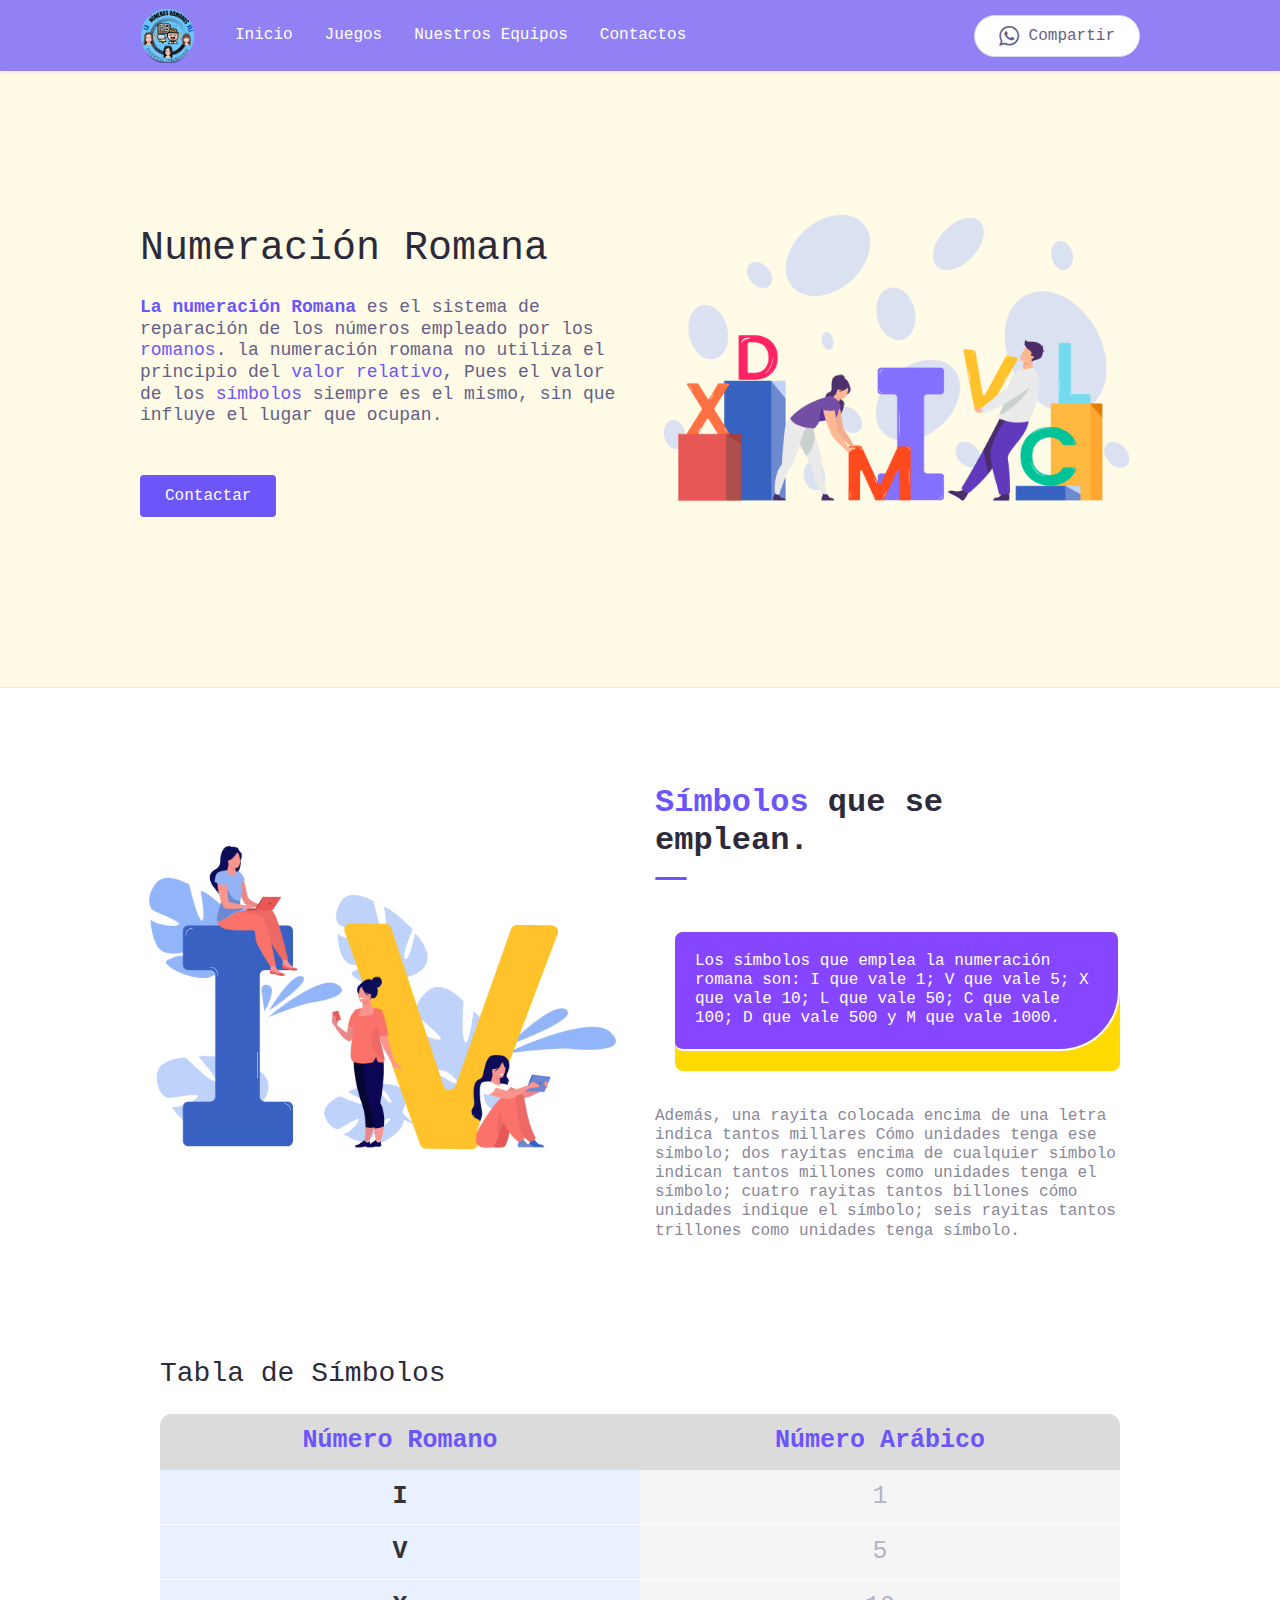
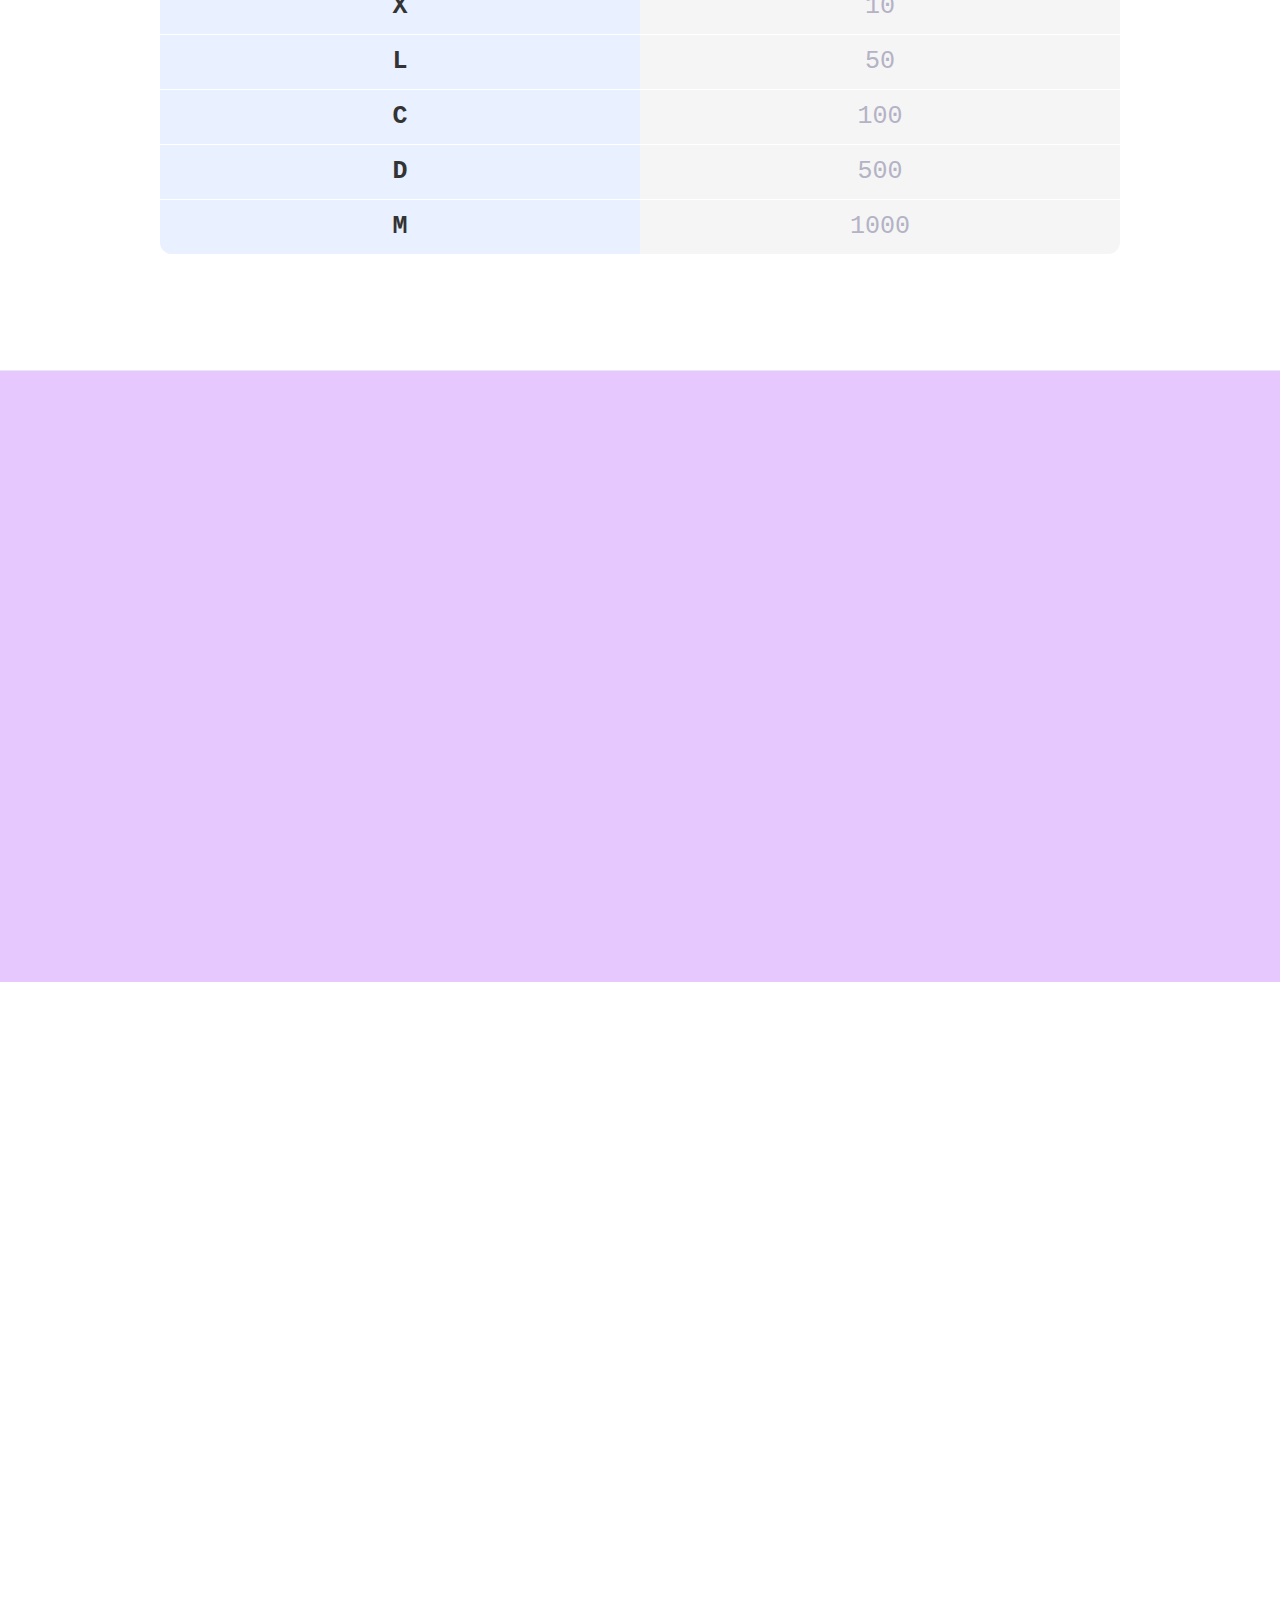
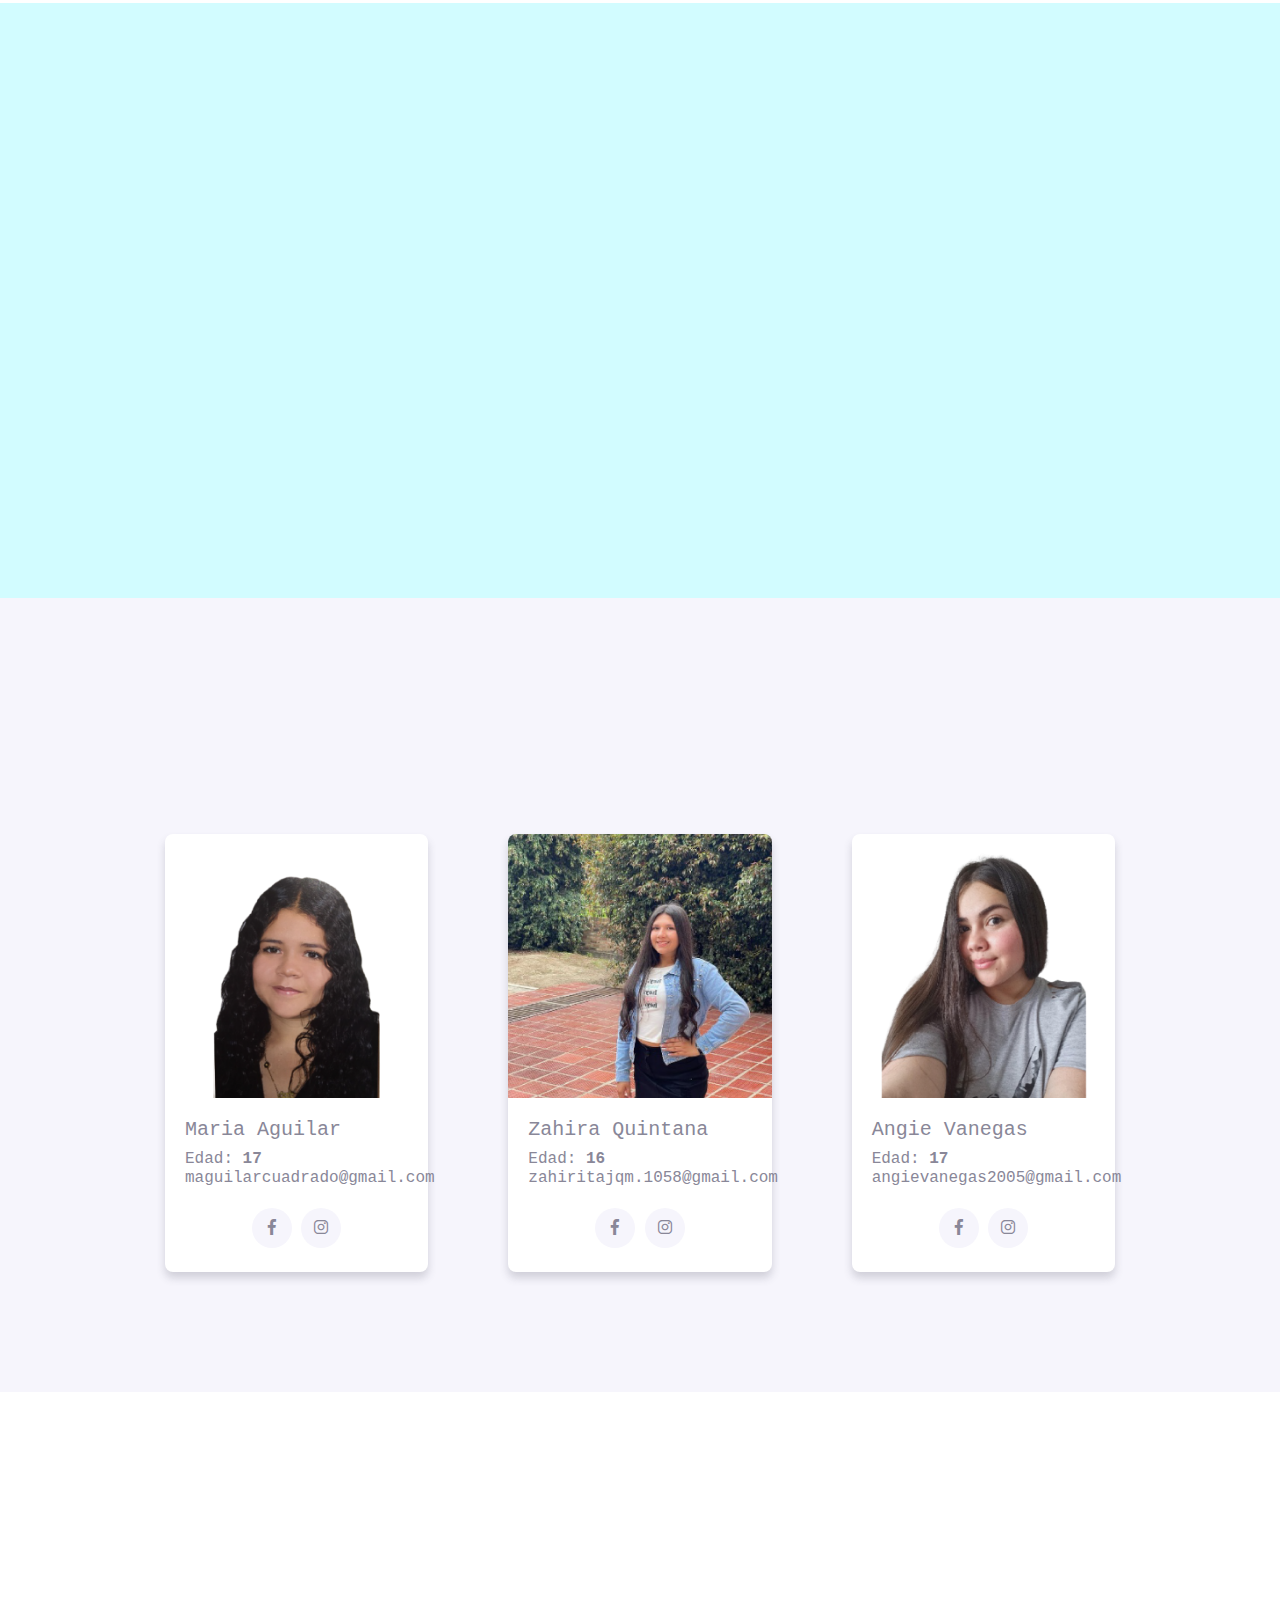
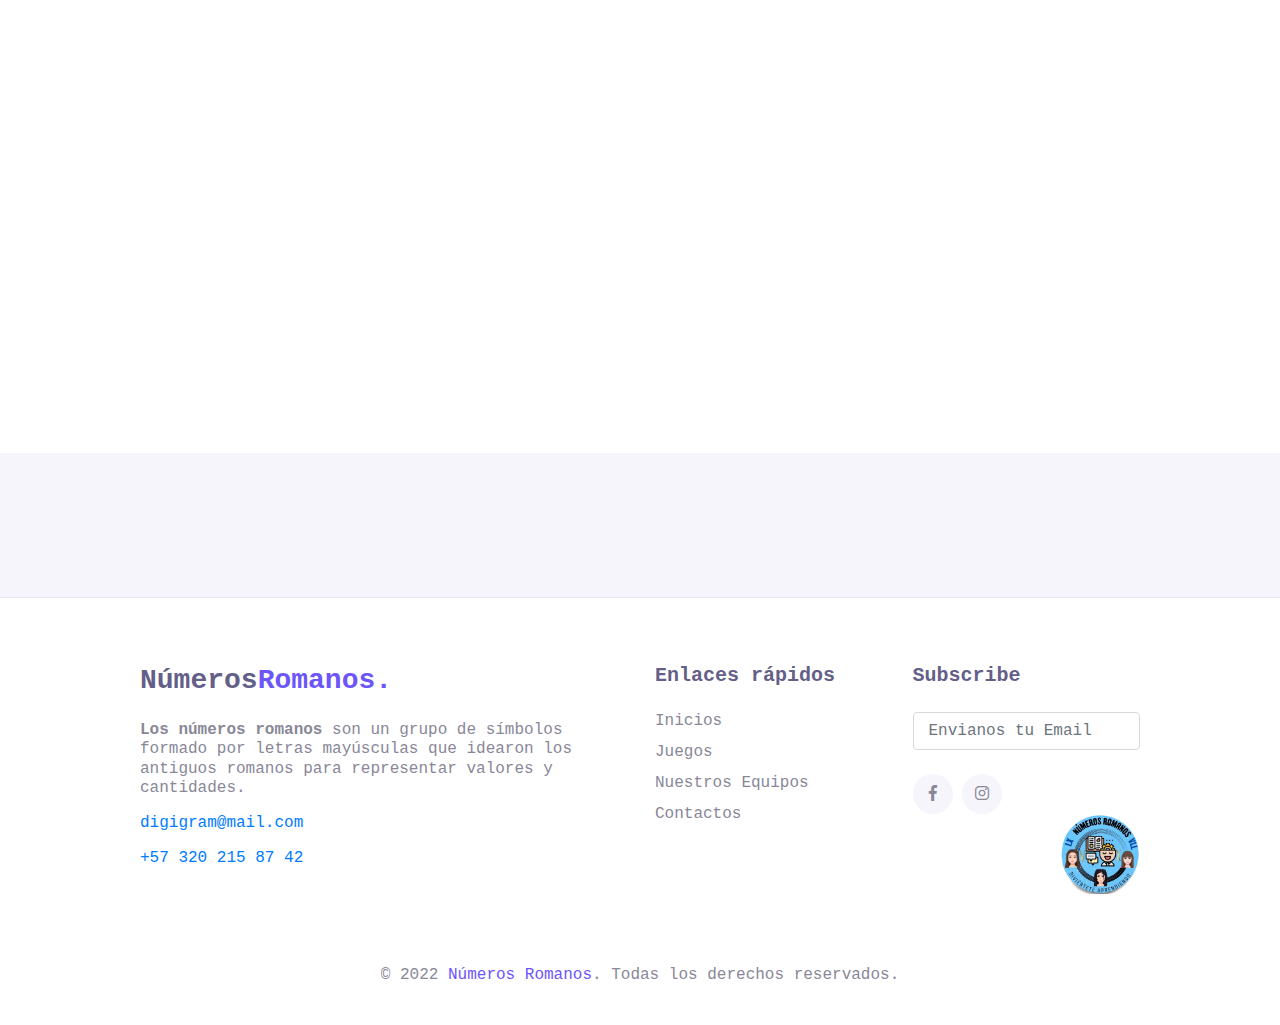
==== index.html @ 985fba4b "arreglos" ====
<!DOCTYPE html>
<html lang="en">

<head>
  <meta charset="UTF-8">
  <meta name="viewport" content="width=device-width, initial-scale=1.0">

  <meta http-equiv="X-UA-Compatible" content="IE=edge">

  <meta name="copyright" content="MACode ID, https://macodeid.com">

  <title>Números Romanos.</title>

  <link rel="stylesheet" href="assets/vendor/animate/animate.css">
  <link rel="stylesheet" href="assets/css/bootstrap.css">
  <link rel="stylesheet" href="css/main.css">
  <link rel="stylesheet" href="assets/css/maicons.css">
  <link rel="stylesheet" href="assets/vendor/owl-carousel/css/owl.carousel.css">
  <link rel="stylesheet" href="assets/css/theme.css">
  <link rel="stylesheet" href="icons/icofont/icofont.min.css">
  <link rel="shortcut icon" href="img/favicon.png" style="background-color: bisque;">
</head>

<body class="text-code" style="background-color: #fffbe7;">

  <!-- Back to top button -->
  <div class="back-to-top"></div>
  <header>
    <nav class="navbar navbar-expand-lg navbar-light shadow-sm">
      <div class="container">
        <!-- <a href="index.html" class="navbar-brand">Números <span class="text-white">Romanos.</span></a> -->
        <a href="index.html" class="img-log">
          <img src="img/logoWeb.png" alt="">
        </a>

        <button class="navbar-toggler" data-toggle="collapse" data-target="#navbarContent" aria-controls="navbarContent"
          aria-expanded="false" aria-label="Toggle navigation">
          <span class="navbar-toggler-icon"></span>
        </button>

        <div class="navbar-collapse collapse" id="navbarContent">
          <ul class="navbar-nav ml-lg-4 pt-3 pt-lg-0">
            <li class="nav-item">
              <a href="index.html" class="nav-link">Inicio</a>
            </li>
            <li class="nav-item">
              <a href="page-juegos.html" class="nav-link">Juegos</a>
            </li>
            <li class="nav-item">
              <a href="index.html#about" class="nav-link">Nuestros Equipos</a>
            </li>
            <li class="nav-item">
              <a href="index.html#contact" class="nav-link">Contactos</a>
            </li>
          </ul>
          <div class="ml-auto">
            <a href="#" class="btn btn-outline rounded-pill ruta" target="_blank"><i class="icofont-brand-whatsapp"
                style="font-size: 20px;"></i>&nbsp;Compartir</a>
          </div>
        </div>
      </div>
    </nav>
  </header>

  <div class="page-banner home-banner" style="background-color: #fffbe7;">
    <div class="container h-100">
      <div class="row align-items-center h-100">
        <div class="col-lg-6 py-3 wow fadeInUp">
          <h1 class="mb-4">Numeración Romana</h1>
          <p class="text-lg mb-5"><a href="#" class="b">La numeración Romana</a> es el sistema de reparación de los
            números empleado por los <a class="tooltip-bottom" data-toggle="tooltip" data-container=".tooltip-bottom" data-placement="bottom" href="https://www.caracteristicas.co/civilizacion-romana/#ixzz7amB4SBYA" title="La civilización romana surgió en el año 753 a.C. como una comunidad pequeña cerca del paso comercial del río Tíber (de la actual Italia). Roma se convirtió en una de las potencias imperiales más exitosas de la historia.

            El gobierno romano se caracterizó por un fuerte espíritu militar, lo que justifica su incesante actividad bélica. Sin embargo, logró convertirse en potencia por su capacidad estratégica para establecer alianzas.s">romanos</a>. la numeración romana no utiliza el principio del <a
              href="#">valor relativo</a>, Pues el valor de
            los <a href="https://es.wikipedia.org/wiki/S%C3%ADmbolo" class="tooltip-bottom" data-toggle="tooltip" data-container=".tooltip-bottom" data-placement="bottom" title="Un símbolo es la representación perceptible de una idea, con rasgos asociados por una convención socialmente aceptada. Es un signo sin semejanza ni contigüidad, que solamente posee un vínculo convencional entre su significante y su denotado, además de una clase intencional para su designado." target="_blank">símbolos</a> siempre es el mismo,
            sin que influye el lugar que ocupan.</p>

          <a href="https://api.whatsapp.com/send?phone=34695685920&text=hola,%0AEn que te podemos ayudar?"
            class="btn btn-primary">Contactar</a>

        </div>
        <div class="col-lg-6 py-3 wow zoomIn">
          <div class="img-place">
            <img src="img/numeros-romanos.png" alt="">
          </div>
        </div>
      </div>
    </div>
  </div>

  <style>
.tooltip-bottom .tooltip-inner {
   color: #333;
   background-color: #fff;
   border: 1px solid #ededed;
   opacity: 1;
   min-width: 300px;
   text-align: left;
   padding: 20px;
   border-radius: 8px;
}
.tooltip-bottom .tooltip.bs-tooltip-top .arrow:before {
   border-top-color: #333;
}
.tooltip-bottom .tooltip.bs-tooltip-right .arrow:before {
   border-right-color: #333;
}
.tooltip-bottom .tooltip.bs-tooltip-bottom .arrow:before {
   border-bottom-color: #333;
}
.tooltip-bottom .tooltip.bs-tooltip-left .arrow:before {
   border-left-color: #333;
}
  </style>

  <main>
    <div class="page-section" style="border-top: 1px solid #e9e8f5; border-bottom: 1px solid #e9e8f5;">
      <div class="container">
        <div class="row mb-6">
          <div class="col-lg-6 py-3 wow zoomIn">
            <div class="img-place text-center">
              <img src="img/numeros-romanos-2.png" alt="">
            </div>
          </div>
          <div class="col-lg-6 py-3 wow fadeInRight">
            <h2 class="title-section"><span class="marked">Símbolos</span> que se emplean.</h2>
            <div class="divider"></div>

            <div class=" mb-3" style="padding-top: 20px; padding: 20px;">
              <div
                style="background-color: rgb(255, 217, 0); padding-right: 0px; padding-bottom: 20px; border-radius: 8px;">
                <div
                  style="background-color: rgb(134, 70, 255); padding: 20px; border-bottom-right-radius: 60px; border-top-right-radius: 8px; border-top-left-radius: 8px; border-bottom-left-radius: 8px; color: #fff; border-bottom: 2px solid #fff; border-right: 2px solid #fff;">
                  Los símbolos que emplea la numeración romana son: I que vale 1; V que vale 5; X que vale 10; L que
                  vale 50; C que vale 100; D que vale 500 y M que vale 1000.
                </div>
              </div>
              <!--  <div class="" style="position: absolute; top: 0px; z-index: 1000; left: 0px;">
                d
              </div> -->
            </div>

            <p class="">Además, una rayita colocada encima de una letra indica tantos millares Cómo unidades tenga ese
              símbolo; dos rayitas encima de cualquier símbolo indican tantos millones como unidades tenga el símbolo;
              cuatro rayitas tantos billones cómo unidades indique el símbolo; seis rayitas tantos trillones como
              unidades tenga símbolo.</p>
            <!-- 
            <a href="#" class="btn btn-primary">More Details</a>
            <a href="#" class="btn btn-outline border ml-2">Success Stories</a> -->
          </div>
        </div>
        <div class="card-body">
          <div class="mb-4">
            <h3>Tabla de Símbolos</h3>
          </div>

          <table class="table text-center" id="table-index" style="border-radius: 12px; background-color: #f5f5f5;">
            <thead class="thead-dark">
              <tr>
                <th scope="col" style="width: 50%; border-top-left-radius: 12px;">Número Romano</th>
                <th scope="col" style="width: 50%; border-top-right-radius: 12px;">Número Arábico</th>

              </tr>
            </thead>
            <tbody class="tbody">
              <tr>
                <th scope="row">I</th>
                <td>1</td>
              </tr>
              <tr>
                <th scope="row">V</th>
                <td>5</td>
              </tr>
              <tr>
                <th scope="row">X</th>
                <td>10</td>
              </tr>
              <tr>
                <th scope="row">L</th>
                <td>50</td>
              </tr>
              <tr>
                <th scope="row">C</th>
                <td>100</td>
              </tr>
              <tr>
                <th scope="row">D</th>
                <td>500</td>
              </tr>
              <tr>
                <th scope="row" style="border-bottom-left-radius: 12px;">M</th>
                <td style="border-bottom-right-radius: 12px;">1000</td>
              </tr>
            </tbody>
          </table>
        </div>
      </div> <!-- .container -->
    </div> <!-- .page-section -->

    <div class="page-section" style="background-color: #e6c8ff;" id="Usos">
      <div class="container">
        <div class="row">
          <div class="col-lg-6 py-3 wow fadeInLeft">
            <h2 class="title-section">Uso de los <span class="marked">números Romanos</span> en la actualidad</h2>
            <div class="divider"></div>
            <p class="text-lg">La numeración romana fue desplazada completamente por la arábiga desde finales de la
              Edad Media. Los números romanos solo perviven hoy en los siguientes contextos de uso: </p>
            <p> a)* En monumentos o placas conmemorativas para indicar los años.</p>
            <p>b)* En algunas publicaciones periódicas, para señalar el año al que corresponde cada ejemplar desde que
              comenzó su edición. <a href="#Usos" onclick="vermas(mas)" id="mas">... [leer
                más]</a></p>
            <div id="desplegar" style="display: none;">
              <p> c) Para indicar los siglos; en este uso se posponen siempre al sustantivo: siglo XXI. No deben usarse
                con este fin los números arábigos.</p>
              <p>d)* Para indicar las dinastías en ciertas culturas: los faraones de la XVIII dinastía.</p>
              <p>
                e) En las series de papas, emperadores y reyes de igual nombre, y siempre pospuestos a este: Juan
                XXXIII,
                Napoleón III, Felipe IV.</p>
              <p> f)* En la denominación de congresos, campeonatos, certámenes, festivales, etc., y siempre antepuestos
                al
                nombre correspondiente: IV Congreso Iberoamericano de Bioética, XIII Muestra de Cine Independiente.</p>
              <p>
                g)* En la numeración de volúmenes, tomos, anexos, partes, libros, capítulos o cualquier otra división de
                una obra, así como en la numeración de actos, cuadros o escenas en las piezas teatrales: tomo III, libro
                II, capítulo IV, escena VIII.</p>
              <p>h) Para numerar las páginas de las secciones preliminares de una obra (prólogo, introducción, etc.),
                con
                el fin de distinguirlas del cuerpo central. No se deben usar los números romanos en su forma minúscula
                (es
                un arcaísmo ortográfico).</p>
              <p>
                i)* Para indicar el mes en la expresión abreviada de las fechas: 12-IX-1978. <a href="#Usos"
                   id="menos" onclick="vermenos(mas)">...
                  [leer menos]</a></p>
            </div>


            <style>
              #Usos .btn {
                padding: 0px;
              }
            </style>





            <script>
              function vermas(id) {
                document.getElementById("desplegar").style.display = "block";
                id.style.display = "none";

              }

              function vermenos(id) {
                document.getElementById("desplegar").style.display = "none";
                id.style.display = "inline";
              }
            </script>



            <!--  <a href="https://www.estandarte.com/noticias/idioma-espanol/numeros-romanos-normas-de-uso-y-reglas-basicas_4207.html"
              target="_blank" class="btn btn-primary">More Details</a> -->
          </div>
          <div class="col-lg-6 py-3 wow zoomIn">
            <div class="img-place text-center">
              <img src="img/numeros-romanos-3.png" alt="">
            </div>
          </div>
        </div>
      </div> <!-- .container -->
    </div> <!-- .page-section -->

    <div class="page-section">
      <div class="container">
        <div class="text-center wow fadeInUp">
          <div class="subhead">Sección Videos</div>
          <h2 class="title-section">Números <span class="marked">Romanos</span></h2>
          <div class="divider mx-auto"></div>
        </div>

        <div class="row mt-5 text-center">
          <div class="col-lg-6 py-3 wow fadeInUp">
            <div class=" mx-auto mt-4" id="guia-responsive">
              <div class="embed-responsive embed-responsive-16by9">
                <iframe width="560" height="315" src="https://www.youtube.com/embed/XZXtRqghAxI" frameborder="0"
                  allow="accelerometer; autoplay; clipboard-write; encrypted-media; gyroscope; picture-in-picture"
                  allowfullscreen></iframe>
              </div>
            </div>
          </div>
          <div class="col-lg-6 py-3 wow fadeInUp">
            <div class=" mx-auto mt-4" id="guia-responsive">
              <div class="embed-responsive embed-responsive-16by9">
                <iframe width="560" height="315" src="https://www.youtube.com/embed/_ihVnbX2Xzo" frameborder="0"
                  allow="accelerometer; autoplay; clipboard-write; encrypted-media; gyroscope; picture-in-picture"
                  allowfullscreen></iframe>
              </div>
            </div>
          </div>
        </div>
      </div> <!-- .container -->
    </div> <!-- .page-section -->

    <div class="page-section" style="background-color: #d2fcff;">
      <div class="container">
        <div class="row">
          <div class="col-lg-6 py-3 wow fadeInLeft">
            <h2 class="title-section">Diviértete <span class="marked">Jugando</span></h2>
            <div class="divider"></div>
            <p class="text-lg">En esta seccion te invitamos a jugar cuatro juegos sobre los numeros Romanos.</p>
            <p class="text-lg">"Jugar le da la oportunidad al niño de practicar lo que está aprendiendo".</p>
            <p>Fred Rogers.</p>
            <a href="page-juegos.html" class="btn btn-primary">Ir a Jugar</a>
          </div>
          <div class="col-lg-6 py-3 wow zoomIn">
            <div class="img-place text-center">
              <img src="img/juegos.png" alt="">
            </div>
          </div>
        </div>
      </div> <!-- .container -->
    </div> <!-- .page-section -->


    <div class="page-section bg-light" id="about">
      <div class="container">
        <div class="text-center wow fadeInUp">
          <div class="subhead">Nuestros Equipos</div>
          <h2 class="title-section">Equipo de <span class="marked">Trabajo</span></h2>
          <div class="divider mx-auto"></div>
        </div>
        <div class="row">
          <div class="col-md-4 card-body-about">
            <div class="card-about">
              <div class="img-about">
                <img src="img/integrante-1.png" alt="">
              </div>
              <div class="car-body-text">
                <h5>Maria Aguilar
                </h5>
                <span>Edad: <span class="b">17</span></span><br>
                <span>maguilarcuadrado@gmail.com</span>
              </div>

              <div class="icons-social">
                <div class="sosmed-button mb-4">
                  <a href="https://www.facebook.com/profile.php?id=100046054604835
                  "><span class="mai-logo-facebook-f"></span></a>
                  <a href="https://instagram.com/maguilar222_?igshid=YmMyMTA2M2Y=
                  "><span class="mai-logo-instagram"></span></a>
                </div>
              </div>
            </div>
          </div>
          <div class="col-md-4 card-body-about">
            <div class="card-about">
              <div class="img-about">
                <img src="img/integrante-2.png" alt="">
              </div>
              <div class="car-body-text">
                <h5>Zahira Quintana
                </h5>
                <span>Edad: <span class="b">16</span></span><br>
                <span>zahiritajqm.1058@gmail.com</span>
              </div>

              <div class="icons-social">
                <div class="sosmed-button mb-4">
                  <a href="https://www.facebook.com/zahirajohana.quintanamolano"><span
                      class="mai-logo-facebook-f"></span></a>
                  <a href="https://www.instagram.com/invites/contact/?i=10tyqsv61g78s&utm_content=1o0vdqd"><span
                      class="mai-logo-instagram"></span></a>
                </div>
              </div>
            </div>
          </div>
          <div class="col-md-4 card-body-about">
            <div class="card-about">
              <div class="img-about">
                <img src="img/integrante-3.png" alt="">
              </div>
              <div class="car-body-text">
                <h5>Angie Vanegas</h5>
                <span>Edad: <span class="b">17</span></span><br>
                <span>angievanegas2005@gmail.com</span>
              </div>

              <div class="icons-social">
                <div class="sosmed-button mb-4">
                  <a href="https://www.facebook.com/angie.lorena.3367
                  "><span class="mai-logo-facebook-f"></span></a>
                  <a href="https://www.instagram.com/invites/contact/?i=61l46j0h8n92&utm_content=i8kgbxu
                  "><span class="mai-logo-instagram"></span></a>
                </div>
              </div>
            </div>
          </div>
        </div>
      </div> <!-- .container -->
    </div> <!-- .page-section -->


    <div class="page-section contactos" id="contact">
      <div class="container">
        <div class="row align-items-center">
          <div class="col-lg-6 py-3 wow fadeInUp">
            <h2 class="title-section">Ponerse en Contacto</h2>
            <div class="divider"></div>
            <p>Para mayor información te invitamos a que te pongas en contacto con nosotros.</p>

            <ul class="contact-list">
              <li>
                <div class="icon"><span class="mai-mail"></span></div>
                <div class="content"><a href="#">maguilarcuadrado@gmail.com</a></div>
              </li>
              <li>
                <div class="icon"><span class="mai-phone-portrait"></span></div>
                <div class="content"><a href="#">+57 320 215 87 42</a></div>
              </li>
            </ul>
          </div>
          <div class="col-lg-6 py-3 wow fadeInUp">
            <div class="subhead">CONTÁCTENOS</div>
            <h2 class="title-section">Escríbanos</h2>
            <div class="divider"></div>

            <form action="#">
              <div class="py-2">
                <input type="text" class="form-control name1" placeholder="Nombre">
              </div>
              <div class="py-2">
                <input type="text" class="form-control movil" placeholder="Numero movil">
              </div>
              <div class="py-2">
                <textarea rows="6" class="form-control messaje" placeholder="Mensaje"></textarea>
              </div>
              <a href="#" target="_blank" class="btn btn-primary rounded-pill enviarMensaje mt-4">Enviar Mensaje</a>
            </form>
          </div>
        </div>
      </div> <!-- .container -->
    </div> <!-- .page-section -->

    <script>
      let enviarMensaje = document.querySelector(".enviarMensaje");
      let name1 = document.querySelector(".name1");
      let messaje = document.querySelector(".messaje");

      enviarMensaje.addEventListener("click", () => {
        console.log("ffcdssg");
        enviarMensaje.href = `https://api.whatsapp.com/send?phone=34695685920&text=hola ` + name1.value + `.%0A` + messaje.value + ``;
      });
    </script>

    <div class="page-section client-section">
    </div> <!-- .page-section -->
  </main>

  <footer class="page-footer">
    <div class="container">
      <div class="row justify-content-center mb-5">
        <div class="col-lg-6 py-3">
          <h3>Números<span class="text-primary">Romanos.</span></h3>
          <p><span class="b">Los números romanos</span> son un grupo de símbolos formado por letras mayúsculas que
            idearon los antiguos romanos para representar valores y cantidades.</p>

          <div>
            <p style="color: #007bff;">digigram@mail.com</p>
            <p style="color: #007bff;">+57 320 215 87 42</p>
          </div>
        </div>
        <div class="col-lg-3 py-3">
          <h5>Enlaces rápidos</h5>
          <ul class="footer-menu">
            <li><a href="index.html">Inicios</a></li>
            <li><a href="page-juegos.html">Juegos</a></li>
            <li><a href="index.html#about">Nuestros Equipos</a></li>
            <li><a href="index.html#contact">Contactos</a></li>
          </ul>
        </div>

        <div class="col-lg-3 py-3">
          <h5>Subscribe</h5>
          <form action="#">
            <input type="text" class="form-control" placeholder="Envianos tu Email">
          </form>

          <div class="sosmed-button mt-4">
            <a href="https://www.facebook.com/profile.php?id=100083688257696" target="_blank"><span class="mai-logo-facebook-f"></span></a>
            <a href="https://instagram.com/numerosromanos_6?igshid=YmMyMTA2M2Y=" target="_blank"><span class="mai-logo-instagram"></span></a>
          </div>
          <div class="text-right img-logo">
            <img src="img/logoWeb.png" alt="">
          </div>
        </div>
      </div>

      <div class="row">
        <div class="col-sm-12 text-center py-2">
          <p id="copyright">&copy; 2022 <span class="text-primary">Números Romanos</span>. Todas los derechos
            reservados.</p>
        </div>
      </div>
    </div> <!-- .container -->
  </footer> <!-- .page-footer -->


  <script src="assets/js/jquery-3.5.1.min.js"></script>

  <script src="assets/js/bootstrap.bundle.min.js"></script>

  <script src="assets/vendor/wow/wow.min.js"></script>

  <script src="assets/vendor/owl-carousel/js/owl.carousel.min.js"></script>

  <script src="assets/vendor/waypoints/jquery.waypoints.min.js"></script>

  <script src="assets/vendor/animateNumber/jquery.animateNumber.min.js"></script>

  <script src="assets/js/google-maps.js"></script>

  <script src="assets/js/theme.js"></script>


</body>

</html>
<script>
  let ruta = document.querySelector(".ruta");
  ruta.href = `http://web.whatsapp.com/send?text=${window.location.href}`
</script>


<style>
  .page-banner {
    border: 0px;
  }

  .page-section {
    padding-top: 80px;
  }

  @media (min-width: 1200px) {
    .container {
      max-width: 1030px;
    }
  }

  .card-body-about {
    padding: 40px;
  }

  .card-about {
    background-color: #fff;
    border-radius: 8px;
    color: #898798;
    transition: .8s;
    box-shadow: 0 6px 8px rgba(59, 61, 80, 0.2);

  }

  .card-about:hover {

    transform: scale(1.1);
    transition: .5s;

  }

  .img-about img {
    width: 100%;
    height: auto;
    border-top-left-radius: 8px;
    border-top-right-radius: 8px;
  }

  .car-body-text {
    padding: 20px;
  }

  .icons-social {
    display: flex;
    justify-content: center;
  }

  .sosmed-button {
    margin-top: 0px;
  }

  .table th {
    border-top: 0px;
  }

  #table-index th {
    font-size: 25px;
  }

  #table-index td {
    font-size: 25px;
    font-weight: 400;
    color: #B4B2C5;
  }

  .tbody th {
    border-top: 1px solid #fff;
    background-color: #e9f0ff;
    color: #333;
  }

  .tbody td {
    border-top: 1px solid #fff;
  }
</style>
---- css/main.css ----
/* Tamaño de la imagen logo */

.img-log img {
    width: 55px;
    height: auto;
}

/* tamaño de los textos p */

.p1 {
    font-size: 22px;
}

.p11 {
    font-size: 20px;
}

/* estilos para mayor y menor que */

/* tamaño del logo */

.img-logo img {
    width: 80px;
    transition: .8s;
}

.foto-page-juegos {
    background-color: #F6F5FC;
    /* padding-top: 50px;
    padding-bottom: 50px; */
}

.img-logo img:hover {
    transform: scale(1.2);
    transition: .5s;
}

/* end tamaño del logo */

.evento-mayor {
    cursor: pointer;
    transition: .05s;
}

.content-respuesta-padre-mayor {
    padding: 20px;
    border-radius: 8px;

}

.content-respuesta-padre-mayor:hover {
    opacity: .9;
}


.content-respuesta-text-mayor {
    display: flex;
    padding: 15px 20px;
    align-items: center;
    position: relative;
    color: #333333;
}

.evento-mayor :active {
    transform: scale(0.95);
    transition: .05s;
}

.simbolo-mayor {
    position: absolute;
    color: #6C55F9;
    border-radius: 50%;
    background-color: #fff;
    width: 56px;
    height: 56px;
    display: flex;
    justify-content: center;
    align-items: center;
    margin-bottom: 0px;
    font-size: 2rem;
}

.respuesta-mayor {
    width: 100%;
    justify-content: center;
    font-size: 3rem;
    font-weight: 700;
}

.textRespuesta {
    color: #333333;
    font-weight: 600;
}

.iconMayorCorrecta {
    font-size: 100px;
    color: #00940c;
}

.iconMayorIncorrecta {
    font-size: 100px;
    color: #cc0000;
}

/* end estilos para mayor y menor que */

/* estilos para Kahoot que */
#Kahoot .evento-kahoot {
    cursor: pointer;
    transition: .05s;
}

#Kahoot .content-respuesta-padre-kahoot {
    padding: 0px;
    border-radius: 8px;
    height: 88px;
    display: flex;
    align-items: center;

}

#Kahoot .content-respuesta-padre-kahoot:hover {
    opacity: .9;
}

#Kahoot .content-respuesta-text-kahoot {
    padding: 20px 10px;
    position: relative;
    color: #333333;
    display: flex;
    align-items: center;
}

#Kahoot .evento-kahoot :active {
    transform: scale(0.95);
    transition: .05s;
}

#Kahoot .simbolo-kahoot {
    position: absolute;
    color: #6C55F9;
    display: flex;
    justify-content: center;
    align-items: center;
    margin-bottom: 0px;
    font-size: 2rem;
}

#Kahoot .simbolo-kahoot img {
    width: 56px;
    height: auto;
}

#Kahoot .respuesta-kahoot {
    width: 100%;
    margin-left: 80px;
    font-size: 1.25rem;
    font-weight: 700;
}

#Kahoot .textRespuesta {
    color: #333333;
    font-weight: 600;
}

#Kahoot .iconMayorCorrecta {
    font-size: 100px;
    color: #00940c;
}

#Kahoot .iconMayorIncorrecta {
    font-size: 100px;
    color: #cc0000;
}


/* end estilos para mayor y menor que */


/* tamaño de las cajas del juego de cajas */
.content-caja {
    padding: 20px;
}


.img-caja img {
    max-width: 100%;
    height: auto;

}

.box-img-modal img {
    width: 240px;
    height: auto;
}

.img-caja {
    transition: 1s;
    cursor: pointer;
}

.img-caja:hover {
    color: #6C55F9;
    transform: scale(1.2);
    transition: .5s;
}

.img-caja .caja-black {
    display: block;
    transition: 1s;
}

.img-caja .caja {
    display: none;
    transition: 1s;
}

.img-caja:hover .caja-black {
    display: none;
    transition: .5s;
}

.img-caja:hover .caja {
    display: block;
    transition: .5s;
}

#juego .col-md-3 {
    padding-right: 0px;
    padding-left: 0px;
}

#juego .page-banner {
    height: auto;
}

.padding-caja {
    padding: 40px 160px 50px 160px;
}

@media(max-width: 768px) {
    .padding-caja {
        padding: 20px
    }
}


.numCaja {
    position: absolute;
    display: flex;
    justify-content: center;
    top: 50%;
    left: 50%;
    transform: translate(-50%, -50%);
    width: 100%;
    font-weight: 800;
}

.numCaja-open {
    position: absolute;
    display: flex;
    justify-content: center;
    top: 73%;
    left: 50%;
    transform: translate(-50%, -50%);
    width: 100%;
    font-weight: 800;
}

.numCaja-number {
    position: absolute;
    display: flex;
    justify-content: center;
    left: 50%;
    top: 40px;
    transform: translate(-50%, -50%);
    width: 100%;
    font-weight: 800;
    color: #333333;
    font-weight: 600;
}


.dropdown-menu .dropdown-item:hover {
    background-color: #e6e6e6;
}

.btn-line {
    color: #645F88;
}

input[type="color"] {
    width: 70px;
    height: 40px;
    border-radius: 0.25rem;
    overflow: hidden;
    border: 1px solid rgb(70, 70, 70, 00);
    padding: 5px;
    cursor: pointer;
    background-color: #fff;
}

input[type="color"]::-webkit-color-swatch {
    border: none;
    border-radius: 10%;
    padding: 0;
}

/*menu de opciones parte superior y de la parte inferior del contenedor del juego*/

.menu-options {
    background-color: #ededed;
    padding: 10px;
    border-top-left-radius: 12px;
    border-top-right-radius: 12px;
    z-index: 100;
    position: absolute;
    width: 100%;
}


.menu-footer {
    position: absolute;
    bottom: 0px;
    width: 100%;
    right: 0px;
    left: auto;
    padding: 10px;
    color: #333333;
}

.menu-footer i {
    color: #333333;
}


.btn-menu {
    border: 0px;
    background-color: transparent;
    padding: 0px;
    margin: 0px;
}


.btn-menu:focus,
.btn-menu.focus {
    outline: 0;
    box-shadow: 0 0 0 0rem transparent;
}

.option-dropdown-item:focus,
.option-dropdown-item.focus {
    outline: 0;
    box-shadow: 0 0 0 0rem transparent;
}

.btn-menu i:hover {
    border-bottom: 3px solid #6C55F9;
}

.btn-menu-desabled {
    cursor: none;
    pointer-events: none;
}

/* tamaño de los iconos del footer Juego*/
.iconsFooterGame {
    font-size: 30px;
    color: #645F88;
}


/*texto stylo code*/

.text-code {
    Font-family: Consolas, monaco, monospace;
    line-height: 1.2;

}


.inputUser.form-control {
    width: 200px;
    background-color: transparent;
    border: 1px solid #645F88;
    border-color: #645F88;
}

/*activacion de contenedores*/
.active {
    display: none;
}

/*style para la pantalla completa*/
/* .pantalla-completa {
    overflow-y: scroll;
    overflow-x: hidden;
  }

  .menus-fixed {
    position: fixed;
    width: 100%;
  } */


/* Error name */
.controlForm small {
    width: 100%;
    color: #cc0000;
    display: none;
    align-items: center;
    font-weight: 400;
    position: relative;
}

.controlForm.error small {
    display: block;
}

.controlForm small::before {
    font-family: IcoFont;
    content: "\ef1a";
    font-size: 18px;
    right: 8px;
    margin-top: -3px;
    margin-right: 5px;
}

.errorInput {
    border: 1px solid #cc0000;
}

/* fondo opaco */

.opaco {
    position: absolute;
    width: 100%;
    min-height: 100%;
    top: initial;
    background-color: rgba(0, 0, 0, 0.5);
    z-index: 80;
    transition: all 0.4s ease;
    border-top-left-radius: 20px;
    border-top-right-radius: 20px;
    border-bottom-left-radius: 12px;
    border-bottom-right-radius: 12px;
}

.modal-shoppingCart {
    position: fixed;
    top: 0;
    left: 0;
    right: 0;
    bottom: 0;
    display: flex;
    align-items: center;
    justify-content: center;
    padding: 1rem;
    /* 
    visibility: hidden;
    opacity: 0; */
    z-index: 100;
    transition: .2s ease-in-out;

}


.opacity-modal {
    position: absolute;
    width: 100%;
    min-height: 100%;
    top: initial;
    background-color: rgba(0, 0, 0, 0.5);
    z-index: 100;
    transition: all 0.4s ease;
    border-top-left-radius: 20px;
    border-top-right-radius: 20px;
    border-bottom-left-radius: 12px;
    border-bottom-right-radius: 12px;
    /* 
    visibility: hidden;
    opacity: 0; */
    transition: .3s ease-in-out;
    pointer-events: auto;
}

.modal-shoppingCart.is-visible,
.opacity-modal.is-visible {
    visibility: visible;
    opacity: 1;

}

.modal-dialog {
    z-index: 10000;
    overflow: auto;
    transform: scale(1);
    transition: .3s ease-in-out;
    min-width: 900px;
    min-height: 400px;
}

.modal-dialog.is-visible-dialog {
    transform: scale(1);
    transition: .3s ease-in-out;
}

/* stylos de respuestas de los modelos */
.option-modal-padre {
    width: 100%;
    /* height: 100%; */
    display: flex;
    justify-content: center;
    align-items: center;
}

.modal-shoppingCart.agrandar-modal {
    transform: scale(1.4);
}

.option-modal-hijo {
    width: 240px;
    height: 100px;
    background-color: #FFCD76;
    border-radius: 12px;
    display: flex;
    justify-content: center;
    align-items: center;
    border: 0px solid transparent;
}

.option-modal-letra {
    padding: 10px 20px;
    background-color: #fff;
    border-radius: 6px;
    color: #6C55F9;
    font-weight: 600;
    font-size: 25px;
}

.option-modal-respuesta {
    padding: 10px 40px;
    background-color: #fff;
    border-radius: 6px;
    color: #333333;
    font-weight: 500;
    font-size: 25px;
}

/* stylo para bloquear la caja ya seleccionada */

.img-caja.desabledd {
    cursor: none;
    pointer-events: none;
    filter: grayscale(1);
}

.icon-actualizar i {
    font-size: 60px;
}

.posicion-icono-juego {
    position: absolute;
    top: 0px;
    right: 0px;
    padding-top: 25px;
    padding-right: 25px;

}

.posicion-icono-juego.color-danger {
    color: #cc0000;
}

.posicion-icono-juego.color-success {
    color: #00940c;
}

.posicion-icono-juego i {
    font-size: 25px;
}
---- assets/css/maicons.css ----
@font-face {
  font-family: 'maicons';
  src:  url('../fonts/maicons.eot?c9nlkl');
  src:  url('../fonts/maicons.eot?c9nlkl#iefix') format('embedded-opentype'),
    url('../fonts/maicons.ttf?c9nlkl') format('truetype'),
    url('../fonts/maicons.woff?c9nlkl') format('woff'),
    url('../fonts/maicons.svg?c9nlkl#maicons') format('svg');
  font-weight: normal;
  font-style: normal;
  font-display: block;
}

[class^="mai-"], [class*=" mai-"] {
  /* use !important to prevent issues with browser extensions that change fonts */
  font-family: 'maicons' !important;
  speak: none;
  font-style: normal;
  font-weight: normal;
  font-variant: normal;
  text-transform: none;
  line-height: 1;

  /* Better Font Rendering =========== */
  -webkit-font-smoothing: antialiased;
  -moz-osx-font-smoothing: grayscale;
}

.mai-add:before {
  content: "\e900";
}
.mai-add-circle:before {
  content: "\e901";
}
.mai-add-circle-outline:before {
  content: "\e902";
}
.mai-airplane:before {
  content: "\e903";
}
.mai-airplane-outline:before {
  content: "\e904";
}
.mai-alarm:before {
  content: "\e905";
}
.mai-alarm-outline:before {
  content: "\e906";
}
.mai-albums:before {
  content: "\e907";
}
.mai-albums-outline:before {
  content: "\e908";
}
.mai-alert:before {
  content: "\e909";
}
.mai-alert-circle:before {
  content: "\e90a";
}
.mai-alert-circle-outline:before {
  content: "\e90b";
}
.mai-analytics:before {
  content: "\e90c";
}
.mai-analytics-outline:before {
  content: "\e90d";
}
.mai-aperture:before {
  content: "\e90e";
}
.mai-aperture-outline:before {
  content: "\e90f";
}
.mai-apps:before {
  content: "\e910";
}
.mai-apps-outline:before {
  content: "\e911";
}
.mai-archive:before {
  content: "\e912";
}
.mai-archive-outline:before {
  content: "\e913";
}
.mai-arrow-back:before {
  content: "\e914";
}
.mai-arrow-back-circle:before {
  content: "\e915";
}
.mai-arrow-back-circle-outline:before {
  content: "\e916";
}
.mai-arrow-down:before {
  content: "\e917";
}
.mai-arrow-down-circle:before {
  content: "\e918";
}
.mai-arrow-down-circle-outline:before {
  content: "\e919";
}
.mai-arrow-forward:before {
  content: "\e91a";
}
.mai-arrow-forward-circle:before {
  content: "\e91b";
}
.mai-arrow-forward-circle-outline:before {
  content: "\e91c";
}
.mai-arrow-redo:before {
  content: "\e91d";
}
.mai-arrow-redo-circle:before {
  content: "\e91e";
}
.mai-arrow-redo-circle-outline:before {
  content: "\e91f";
}
.mai-arrow-redo-outline:before {
  content: "\e920";
}
.mai-arrow-undo:before {
  content: "\e921";
}
.mai-arrow-undo-circle:before {
  content: "\e922";
}
.mai-arrow-undo-circle-outline:before {
  content: "\e923";
}
.mai-arrow-undo-outline:before {
  content: "\e924";
}
.mai-arrow-up:before {
  content: "\e925";
}
.mai-arrow-up-circle:before {
  content: "\e926";
}
.mai-arrow-up-circle-outline:before {
  content: "\e927";
}
.mai-at:before {
  content: "\e928";
}
.mai-at-circle:before {
  content: "\e929";
}
.mai-at-circle-outline:before {
  content: "\e92a";
}
.mai-attach:before {
  content: "\e92b";
}
.mai-attach-outline:before {
  content: "\e92c";
}
.mai-backspace:before {
  content: "\e92d";
}
.mai-backspace-outline:before {
  content: "\e92e";
}
.mai-bandage:before {
  content: "\e92f";
}
.mai-bandage-outline:before {
  content: "\e930";
}
.mai-bar-chart:before {
  content: "\e932";
}
.mai-bar-chart-outline:before {
  content: "\e933";
}
.mai-barbell:before {
  content: "\e931";
}
.mai-barcode:before {
  content: "\e934";
}
.mai-barcode-outline:before {
  content: "\e935";
}
.mai-baseball:before {
  content: "\e936";
}
.mai-baseball-outline:before {
  content: "\e937";
}
.mai-basket:before {
  content: "\e938";
}
.mai-basket-outline:before {
  content: "\e93b";
}
.mai-basketball:before {
  content: "\e939";
}
.mai-basketball-outline:before {
  content: "\e93a";
}
.mai-battery-charging:before {
  content: "\e93c";
}
.mai-battery-dead:before {
  content: "\e93d";
}
.mai-battery-full:before {
  content: "\e93e";
}
.mai-battery-half:before {
  content: "\e93f";
}
.mai-beaker:before {
  content: "\e940";
}
.mai-beaker-outline:before {
  content: "\e941";
}
.mai-bed:before {
  content: "\e942";
}
.mai-bed-outline:before {
  content: "\e943";
}
.mai-beer:before {
  content: "\e944";
}
.mai-beer-outline:before {
  content: "\e945";
}
.mai-bicycle:before {
  content: "\e946";
}
.mai-bluetooth:before {
  content: "\e947";
}
.mai-boat:before {
  content: "\e948";
}
.mai-boat-outline:before {
  content: "\e949";
}
.mai-body:before {
  content: "\e94a";
}
.mai-body-outline:before {
  content: "\e94b";
}
.mai-bonfire:before {
  content: "\e94c";
}
.mai-bonfire-outline:before {
  content: "\e94d";
}
.mai-book:before {
  content: "\e94e";
}
.mai-book-outline:before {
  content: "\e953";
}
.mai-bookmark:before {
  content: "\e94f";
}
.mai-bookmark-outline:before {
  content: "\e950";
}
.mai-bookmarks:before {
  content: "\e951";
}
.mai-bookmarks-outline:before {
  content: "\e952";
}
.mai-briefcase:before {
  content: "\e954";
}
.mai-briefcase-outline:before {
  content: "\e955";
}
.mai-browsers:before {
  content: "\e956";
}
.mai-browsers-outline:before {
  content: "\e957";
}
.mai-brush:before {
  content: "\e958";
}
.mai-brush-outline:before {
  content: "\e959";
}
.mai-bug:before {
  content: "\e95a";
}
.mai-bug-outline:before {
  content: "\e95b";
}
.mai-build:before {
  content: "\e95c";
}
.mai-build-outline:before {
  content: "\e95d";
}
.mai-bulb:before {
  content: "\e95e";
}
.mai-bulb-outline:before {
  content: "\e95f";
}
.mai-bus:before {
  content: "\e960";
}
.mai-bus-outline:before {
  content: "\e963";
}
.mai-business:before {
  content: "\e961";
}
.mai-business-outline:before {
  content: "\e962";
}
.mai-cafe:before {
  content: "\e964";
}
.mai-cafe-outline:before {
  content: "\e965";
}
.mai-calculator:before {
  content: "\e966";
}
.mai-calculator-outline:before {
  content: "\e967";
}
.mai-calendar:before {
  content: "\e968";
}
.mai-calendar-outline:before {
  content: "\e969";
}
.mai-call:before {
  content: "\e96a";
}
.mai-call-outline:before {
  content: "\e96b";
}
.mai-camera:before {
  content: "\e96c";
}
.mai-camera-outline:before {
  content: "\e96d";
}
.mai-camera-reverse:before {
  content: "\e96e";
}
.mai-camera-reverse-outline:before {
  content: "\e96f";
}
.mai-car:before {
  content: "\e970";
}
.mai-car-outline:before {
  content: "\e97f";
}
.mai-car-sport:before {
  content: "\e980";
}
.mai-car-sport-outline:before {
  content: "\e981";
}
.mai-card:before {
  content: "\e971";
}
.mai-card-outline:before {
  content: "\e972";
}
.mai-caret-back:before {
  content: "\e973";
}
.mai-caret-back-circle:before {
  content: "\e974";
}
.mai-caret-back-circle-outline:before {
  content: "\e975";
}
.mai-caret-down:before {
  content: "\e976";
}
.mai-caret-down-circle:before {
  content: "\e977";
}
.mai-caret-down-circle-outline:before {
  content: "\e978";
}
.mai-caret-forward:before {
  content: "\e979";
}
.mai-caret-forward-circle:before {
  content: "\e97a";
}
.mai-caret-forward-circle-outline:before {
  content: "\e97b";
}
.mai-caret-up:before {
  content: "\e97c";
}
.mai-caret-up-circle:before {
  content: "\e97d";
}
.mai-caret-up-circle-outline:before {
  content: "\e97e";
}
.mai-cart:before {
  content: "\e982";
}
.mai-cart-outline:before {
  content: "\e983";
}
.mai-cash:before {
  content: "\e984";
}
.mai-cash-outline:before {
  content: "\e985";
}
.mai-chatbox:before {
  content: "\e986";
}
.mai-chatbox-ellipses:before {
  content: "\e987";
}
.mai-chatbox-ellipses-outline:before {
  content: "\e988";
}
.mai-chatbox-outline:before {
  content: "\e989";
}
.mai-chatbubble:before {
  content: "\e98a";
}
.mai-chatbubble-ellipses:before {
  content: "\e98b";
}
.mai-chatbubble-ellipses-outline:before {
  content: "\e98c";
}
.mai-chatbubble-outline:before {
  content: "\e98d";
}
.mai-chatbubbles:before {
  content: "\e98e";
}
.mai-chatbubbles-outline:before {
  content: "\e98f";
}
.mai-checkbox:before {
  content: "\e990";
}
.mai-checkbox-outline:before {
  content: "\e991";
}
.mai-checkmark:before {
  content: "\e992";
}
.mai-checkmark-circle:before {
  content: "\e993";
}
.mai-checkmark-circle-outline:before {
  content: "\e994";
}
.mai-checkmark-done:before {
  content: "\e995";
}
.mai-checkmark-done-circle:before {
  content: "\e996";
}
.mai-checkmark-done-circle-outline:before {
  content: "\e997";
}
.mai-chevron-back:before {
  content: "\e998";
}
.mai-chevron-back-circle:before {
  content: "\e999";
}
.mai-chevron-back-circle-outline:before {
  content: "\e99a";
}
.mai-chevron-down:before {
  content: "\e99b";
}
.mai-chevron-down-circle:before {
  content: "\e99c";
}
.mai-chevron-down-circle-outline:before {
  content: "\e99d";
}
.mai-chevron-forward:before {
  content: "\e99e";
}
.mai-chevron-forward-circle:before {
  content: "\e99f";
}
.mai-chevron-forward-circle-outline:before {
  content: "\e9a0";
}
.mai-chevron-up:before {
  content: "\e9a1";
}
.mai-chevron-up-circle:before {
  content: "\e9a2";
}
.mai-chevron-up-circle-outline:before {
  content: "\e9a3";
}
.mai-clipboard:before {
  content: "\e9a4";
}
.mai-clipboard-outline:before {
  content: "\e9a5";
}
.mai-close:before {
  content: "\e9a6";
}
.mai-close-circle:before {
  content: "\e9a7";
}
.mai-close-circle-outline:before {
  content: "\e9a8";
}
.mai-cloud:before {
  content: "\e9a9";
}
.mai-cloud-circle:before {
  content: "\e9aa";
}
.mai-cloud-circle-outline:before {
  content: "\e9ab";
}
.mai-cloud-done:before {
  content: "\e9ac";
}
.mai-cloud-done-outline:before {
  content: "\e9ad";
}
.mai-cloud-download:before {
  content: "\e9ae";
}
.mai-cloud-download-outline:before {
  content: "\e9af";
}
.mai-cloud-offline:before {
  content: "\e9b0";
}
.mai-cloud-offline-outline:before {
  content: "\e9b1";
}
.mai-cloud-outline:before {
  content: "\e9b2";
}
.mai-cloud-upload:before {
  content: "\e9b3";
}
.mai-cloud-upload-outline:before {
  content: "\e9b4";
}
.mai-cloudy:before {
  content: "\e9b5";
}
.mai-cloudy-night:before {
  content: "\e9b6";
}
.mai-cloudy-night-outline:before {
  content: "\e9b7";
}
.mai-cloudy-outline:before {
  content: "\e9b8";
}
.mai-code:before {
  content: "\e9b9";
}
.mai-code-download:before {
  content: "\e9ba";
}
.mai-code-slash:before {
  content: "\e9bb";
}
.mai-code-working:before {
  content: "\e9bc";
}
.mai-cog:before {
  content: "\e9bd";
}
.mai-color-fill:before {
  content: "\e9be";
}
.mai-color-fill-outline:before {
  content: "\e9bf";
}
.mai-color-filter:before {
  content: "\e9c0";
}
.mai-color-filter-outline:before {
  content: "\e9c1";
}
.mai-color-palette:before {
  content: "\e9c2";
}
.mai-color-palette-outline:before {
  content: "\e9c3";
}
.mai-color-wand:before {
  content: "\e9c4";
}
.mai-color-wand-outline:before {
  content: "\e9c5";
}
.mai-compass:before {
  content: "\e9c6";
}
.mai-compass-outline:before {
  content: "\e9c7";
}
.mai-construct:before {
  content: "\e9c8";
}
.mai-construct-outline:before {
  content: "\e9c9";
}
.mai-contract:before {
  content: "\e9ca";
}
.mai-contrast:before {
  content: "\e9cb";
}
.mai-copy:before {
  content: "\e9cc";
}
.mai-copy-outline:before {
  content: "\e9cd";
}
.mai-create:before {
  content: "\e9ce";
}
.mai-create-outline:before {
  content: "\e9cf";
}
.mai-crop:before {
  content: "\e9d0";
}
.mai-cube:before {
  content: "\e9d1";
}
.mai-cube-outline:before {
  content: "\e9d2";
}
.mai-cut:before {
  content: "\e9d3";
}
.mai-desktop:before {
  content: "\e9d4";
}
.mai-desktop-outline:before {
  content: "\e9d5";
}
.mai-disc:before {
  content: "\e9d6";
}
.mai-disc-outline:before {
  content: "\e9d7";
}
.mai-document:before {
  content: "\e9d8";
}
.mai-document-outline:before {
  content: "\e9d9";
}
.mai-document-text:before {
  content: "\e9dc";
}
.mai-document-text-outline:before {
  content: "\e9dd";
}
.mai-documents:before {
  content: "\e9da";
}
.mai-documents-outline:before {
  content: "\e9db";
}
.mai-download:before {
  content: "\e9de";
}
.mai-download-outline:before {
  content: "\e9df";
}
.mai-duplicate:before {
  content: "\e9e0";
}
.mai-duplicate-outline:before {
  content: "\e9e1";
}
.mai-ear:before {
  content: "\e9e2";
}
.mai-ear-outline:before {
  content: "\e9e3";
}
.mai-earth:before {
  content: "\e9e4";
}
.mai-earth-outline:before {
  content: "\e9e5";
}
.mai-easel:before {
  content: "\e9e6";
}
.mai-easel-outline:before {
  content: "\e9e7";
}
.mai-egg:before {
  content: "\e9e8";
}
.mai-egg-outline:before {
  content: "\e9e9";
}
.mai-ellipse:before {
  content: "\e9ea";
}
.mai-ellipse-outline:before {
  content: "\e9eb";
}
.mai-ellipsis-horizontal:before {
  content: "\e9ec";
}
.mai-ellipsis-horizontal-circle:before {
  content: "\e9ed";
}
.mai-ellipsis-vertical:before {
  content: "\e9ee";
}
.mai-ellipsis-vertical-circle:before {
  content: "\e9ef";
}
.mai-enter:before {
  content: "\e9f0";
}
.mai-enter-outline:before {
  content: "\e9f1";
}
.mai-exit:before {
  content: "\e9f2";
}
.mai-exit-outline:before {
  content: "\e9f3";
}
.mai-expand:before {
  content: "\e9f4";
}
.mai-eye:before {
  content: "\e9f5";
}
.mai-eye-off:before {
  content: "\e9f8";
}
.mai-eye-off-outline:before {
  content: "\e9f9";
}
.mai-eye-outline:before {
  content: "\e9fa";
}
.mai-eyedrop:before {
  content: "\e9f6";
}
.mai-eyedrop-outline:before {
  content: "\e9f7";
}
.mai-fast-food:before {
  content: "\e9fb";
}
.mai-fast-food-outline:before {
  content: "\e9fc";
}
.mai-female:before {
  content: "\e9fd";
}
.mai-file-tray:before {
  content: "\e9fe";
}
.mai-file-tray-full:before {
  content: "\e9ff";
}
.mai-file-tray-full-outline:before {
  content: "\ea00";
}
.mai-file-tray-outline:before {
  content: "\ea01";
}
.mai-film:before {
  content: "\ea02";
}
.mai-film-outline:before {
  content: "\ea03";
}
.mai-filter:before {
  content: "\ea04";
}
.mai-finger-print:before {
  content: "\ea05";
}
.mai-fitness:before {
  content: "\ea06";
}
.mai-fitness-outline:before {
  content: "\ea07";
}
.mai-flag:before {
  content: "\ea08";
}
.mai-flag-outline:before {
  content: "\ea09";
}
.mai-flame:before {
  content: "\ea0a";
}
.mai-flame-outline:before {
  content: "\ea0b";
}
.mai-flash:before {
  content: "\ea0c";
}
.mai-flash-off:before {
  content: "\ea0f";
}
.mai-flash-off-outline:before {
  content: "\ea10";
}
.mai-flash-outline:before {
  content: "\ea11";
}
.mai-flashlight:before {
  content: "\ea0d";
}
.mai-flashlight-outline:before {
  content: "\ea0e";
}
.mai-flask:before {
  content: "\ea12";
}
.mai-flask-outline:before {
  content: "\ea13";
}
.mai-flower:before {
  content: "\ea14";
}
.mai-flower-outline:before {
  content: "\ea15";
}
.mai-folder:before {
  content: "\ea16";
}
.mai-folder-open:before {
  content: "\ea17";
}
.mai-folder-open-outline:before {
  content: "\ea18";
}
.mai-folder-outline:before {
  content: "\ea19";
}
.mai-football:before {
  content: "\ea1a";
}
.mai-football-outline:before {
  content: "\ea1b";
}
.mai-funnel:before {
  content: "\ea1c";
}
.mai-funnel-outline:before {
  content: "\ea1d";
}
.mai-game-controller:before {
  content: "\ea1e";
}
.mai-game-controller-outline:before {
  content: "\ea1f";
}
.mai-gift:before {
  content: "\ea20";
}
.mai-gift-outline:before {
  content: "\ea21";
}
.mai-git-branch:before {
  content: "\ea22";
}
.mai-git-commit:before {
  content: "\ea23";
}
.mai-git-compare:before {
  content: "\ea24";
}
.mai-git-merge:before {
  content: "\ea25";
}
.mai-git-network:before {
  content: "\ea26";
}
.mai-git-pull-request:before {
  content: "\ea27";
}
.mai-glasses:before {
  content: "\ea28";
}
.mai-glasses-outline:before {
  content: "\ea29";
}
.mai-globe:before {
  content: "\ea2a";
}
.mai-globe-outline:before {
  content: "\ea2b";
}
.mai-golf:before {
  content: "\ea2c";
}
.mai-golf-outline:before {
  content: "\ea2d";
}
.mai-grid:before {
  content: "\ea2e";
}
.mai-grid-outline:before {
  content: "\ea2f";
}
.mai-hammer:before {
  content: "\ea30";
}
.mai-hammer-outline:before {
  content: "\ea31";
}
.mai-hand-left:before {
  content: "\ea32";
}
.mai-hand-left-outline:before {
  content: "\ea33";
}
.mai-hand-right:before {
  content: "\ea34";
}
.mai-hand-right-outline:before {
  content: "\ea35";
}
.mai-happy:before {
  content: "\ea36";
}
.mai-happy-outline:before {
  content: "\ea37";
}
.mai-hardware-chip:before {
  content: "\ea38";
}
.mai-hardware-chip-outline:before {
  content: "\ea39";
}
.mai-headset:before {
  content: "\ea3a";
}
.mai-headset-outline:before {
  content: "\ea3b";
}
.mai-heart:before {
  content: "\ea3c";
}
.mai-heart-circle:before {
  content: "\ea3d";
}
.mai-heart-circle-outline:before {
  content: "\ea3e";
}
.mai-heart-dislike:before {
  content: "\ea3f";
}
.mai-heart-dislike-circle:before {
  content: "\ea40";
}
.mai-heart-dislike-circle-outline:before {
  content: "\ea41";
}
.mai-heart-dislike-outline:before {
  content: "\ea42";
}
.mai-heart-half:before {
  content: "\ea43";
}
.mai-heart-half-outline:before {
  content: "\ea44";
}
.mai-heart-outline:before {
  content: "\ea45";
}
.mai-help:before {
  content: "\ea46";
}
.mai-help-buoy:before {
  content: "\ea47";
}
.mai-help-buoy-outline:before {
  content: "\ea48";
}
.mai-help-circle:before {
  content: "\ea49";
}
.mai-help-circle-outline:before {
  content: "\ea4a";
}
.mai-home:before {
  content: "\ea4b";
}
.mai-home-outline:before {
  content: "\ea4c";
}
.mai-hourglass:before {
  content: "\ea4d";
}
.mai-hourglass-outline:before {
  content: "\ea4e";
}
.mai-ice-cream:before {
  content: "\ea4f";
}
.mai-ice-cream-outline:before {
  content: "\ea50";
}
.mai-image:before {
  content: "\ea51";
}
.mai-image-outline:before {
  content: "\ea52";
}
.mai-images:before {
  content: "\ea53";
}
.mai-images-outline:before {
  content: "\ea54";
}
.mai-infinite:before {
  content: "\ea55";
}
.mai-information:before {
  content: "\ea56";
}
.mai-information-circle:before {
  content: "\ea57";
}
.mai-information-circle-outline:before {
  content: "\ea58";
}
.mai-journal:before {
  content: "\ea59";
}
.mai-journal-outline:before {
  content: "\ea5a";
}
.mai-key:before {
  content: "\ea5b";
}
.mai-key-outline:before {
  content: "\ea5c";
}
.mai-keypad:before {
  content: "\ea5d";
}
.mai-keypad-outline:before {
  content: "\ea5e";
}
.mai-language:before {
  content: "\ea5f";
}
.mai-laptop:before {
  content: "\ea60";
}
.mai-laptop-outline:before {
  content: "\ea61";
}
.mai-layers:before {
  content: "\ea62";
}
.mai-layers-outline:before {
  content: "\ea63";
}
.mai-leaf:before {
  content: "\ea64";
}
.mai-leaf-outline:before {
  content: "\ea65";
}
.mai-library:before {
  content: "\ea66";
}
.mai-library-outline:before {
  content: "\ea67";
}
.mai-link:before {
  content: "\ea68";
}
.mai-list:before {
  content: "\ea69";
}
.mai-list-circle:before {
  content: "\ea6a";
}
.mai-list-circle-outline:before {
  content: "\ea6b";
}
.mai-locate:before {
  content: "\ea6c";
}
.mai-location:before {
  content: "\ea6d";
}
.mai-location-outline:before {
  content: "\ea6e";
}
.mai-lock-closed:before {
  content: "\ea6f";
}
.mai-lock-closed-outline:before {
  content: "\ea70";
}
.mai-lock-open:before {
  content: "\ea71";
}
.mai-lock-open-outline:before {
  content: "\ea72";
}
.mai-log-in:before {
  content: "\ea73";
}
.mai-log-in-outline:before {
  content: "\ea74";
}
.mai-log-out:before {
  content: "\ea75";
}
.mai-log-out-outline:before {
  content: "\ea76";
}
.mai-logo-500px:before {
  content: "\ea8e";
}
.mai-logo-accessible-icon:before {
  content: "\eaef";
}
.mai-logo-accusoft:before {
  content: "\eba2";
}
.mai-logo-algolia:before {
  content: "\eba3";
}
.mai-logo-alipay:before {
  content: "\eba4";
}
.mai-logo-amazon:before {
  content: "\eba5";
}
.mai-logo-amplify:before {
  content: "\eba6";
}
.mai-logo-android:before {
  content: "\eba7";
}
.mai-logo-angular:before {
  content: "\eba8";
}
.mai-logo-apple:before {
  content: "\eba9";
}
.mai-logo-apple-appstore:before {
  content: "\ebaa";
}
.mai-logo-aws:before {
  content: "\ebab";
}
.mai-logo-behance:before {
  content: "\ebac";
}
.mai-logo-bitbucket:before {
  content: "\ebad";
}
.mai-logo-bitcoin:before {
  content: "\ebae";
}
.mai-logo-blackberry:before {
  content: "\ebaf";
}
.mai-logo-blogger:before {
  content: "\ebb0";
}
.mai-logo-buffer:before {
  content: "\ebb1";
}
.mai-logo-buysellads:before {
  content: "\ebb2";
}
.mai-logo-capacitor:before {
  content: "\ebb3";
}
.mai-logo-cc-amazon-pay:before {
  content: "\ebb4";
}
.mai-logo-cc-amex:before {
  content: "\ebb5";
}
.mai-logo-cc-apple-pay:before {
  content: "\ebb6";
}
.mai-logo-cc-diners-club:before {
  content: "\ebb7";
}
.mai-logo-cc-discover:before {
  content: "\ebb8";
}
.mai-logo-cc-jcb:before {
  content: "\ebb9";
}
.mai-logo-cc-mastercard:before {
  content: "\ebba";
}
.mai-logo-cc-paypal:before {
  content: "\ebbb";
}
.mai-logo-cc-stripe:before {
  content: "\ebbc";
}
.mai-logo-cc-visa:before {
  content: "\ebbd";
}
.mai-logo-chrome:before {
  content: "\ebbe";
}
.mai-logo-closed-captioning:before {
  content: "\ebbf";
}
.mai-logo-codepen:before {
  content: "\ebc0";
}
.mai-logo-cpanel:before {
  content: "\ebc1";
}
.mai-logo-creative-commons:before {
  content: "\ebc2";
}
.mai-logo-css3:before {
  content: "\ebc3";
}
.mai-logo-cuttlefish:before {
  content: "\ebc4";
}
.mai-logo-d-and-d:before {
  content: "\ebc5";
}
.mai-logo-dashcube:before {
  content: "\ebc6";
}
.mai-logo-designernews:before {
  content: "\ebc7";
}
.mai-logo-deviantart:before {
  content: "\ebc8";
}
.mai-logo-digg:before {
  content: "\ebc9";
}
.mai-logo-digital-ocean:before {
  content: "\ebca";
}
.mai-logo-discord:before {
  content: "\ebcb";
}
.mai-logo-discourse:before {
  content: "\ebcc";
}
.mai-logo-dochub:before {
  content: "\ebcd";
}
.mai-logo-docker:before {
  content: "\ebce";
}
.mai-logo-dribbble:before {
  content: "\ebcf";
}
.mai-logo-dropbox:before {
  content: "\ebd0";
}
.mai-logo-drupal:before {
  content: "\ebd1";
}
.mai-logo-dyalog:before {
  content: "\ebd2";
}
.mai-logo-earlybirds:before {
  content: "\ebd3";
}
.mai-logo-ebay:before {
  content: "\ebd4";
}
.mai-logo-edge:before {
  content: "\ebd5";
}
.mai-logo-electron:before {
  content: "\ebd6";
}
.mai-logo-elementor:before {
  content: "\ebd7";
}
.mai-logo-ello:before {
  content: "\ebd8";
}
.mai-logo-ember:before {
  content: "\ebd9";
}
.mai-logo-empire:before {
  content: "\ebda";
}
.mai-logo-envira:before {
  content: "\ebdb";
}
.mai-logo-erlang:before {
  content: "\ebdc";
}
.mai-logo-etsy:before {
  content: "\ebdd";
}
.mai-logo-euro:before {
  content: "\ebde";
}
.mai-logo-expeditedssl:before {
  content: "\ebdf";
}
.mai-logo-facebook:before {
  content: "\ebe0";
}
.mai-logo-facebook-f:before {
  content: "\ebe1";
}
.mai-logo-facebook-messenger:before {
  content: "\ebe2";
}
.mai-logo-firebase:before {
  content: "\ebe3";
}
.mai-logo-firefox:before {
  content: "\ebe4";
}
.mai-logo-flickr:before {
  content: "\ebe5";
}
.mai-logo-flipboard:before {
  content: "\ebe6";
}
.mai-logo-fly:before {
  content: "\ebe7";
}
.mai-logo-foursquare:before {
  content: "\ebe8";
}
.mai-logo-freebsd:before {
  content: "\ebe9";
}
.mai-logo-gg:before {
  content: "\ebea";
}
.mai-logo-git:before {
  content: "\ebeb";
}
.mai-logo-github:before {
  content: "\ebec";
}
.mai-logo-github-alt:before {
  content: "\ebed";
}
.mai-logo-gitlab:before {
  content: "\ebee";
}
.mai-logo-gitter:before {
  content: "\ebef";
}
.mai-logo-glide:before {
  content: "\ebf0";
}
.mai-logo-glide-g:before {
  content: "\ebf1";
}
.mai-logo-google:before {
  content: "\ebf2";
}
.mai-logo-google-drive:before {
  content: "\ebf3";
}
.mai-logo-google-play:before {
  content: "\ebf4";
}
.mai-logo-google-playstore:before {
  content: "\ebf5";
}
.mai-logo-google-plus:before {
  content: "\ebf6";
}
.mai-logo-google-plus-g:before {
  content: "\ebf7";
}
.mai-logo-google-wallet:before {
  content: "\ebf8";
}
.mai-logo-grunt:before {
  content: "\ebf9";
}
.mai-logo-gulp:before {
  content: "\ebfa";
}
.mai-logo-hackernews:before {
  content: "\ebfb";
}
.mai-logo-hotjar:before {
  content: "\ebfc";
}
.mai-logo-html5:before {
  content: "\ebfd";
}
.mai-logo-hubspot:before {
  content: "\ebfe";
}
.mai-logo-imdb:before {
  content: "\ebff";
}
.mai-logo-instagram:before {
  content: "\ec00";
}
.mai-logo-internet-explorer:before {
  content: "\ec01";
}
.mai-logo-ionic:before {
  content: "\ec02";
}
.mai-logo-ionitron:before {
  content: "\ec03";
}
.mai-logo-itunes:before {
  content: "\ec04";
}
.mai-logo-java:before {
  content: "\ec05";
}
.mai-logo-javascript:before {
  content: "\ec06";
}
.mai-logo-joomla:before {
  content: "\ec07";
}
.mai-logo-jsfiddle:before {
  content: "\ec08";
}
.mai-logo-keycdn:before {
  content: "\ec09";
}
.mai-logo-laravel:before {
  content: "\ec0a";
}
.mai-logo-lastfm:before {
  content: "\ec0b";
}
.mai-logo-leanpub:before {
  content: "\ec0c";
}
.mai-logo-less:before {
  content: "\ec0d";
}
.mai-logo-line:before {
  content: "\ec0e";
}
.mai-logo-linkedin:before {
  content: "\ec0f";
}
.mai-logo-linux:before {
  content: "\ec10";
}
.mai-logo-magento:before {
  content: "\ec11";
}
.mai-logo-mailchimp:before {
  content: "\ec12";
}
.mai-logo-markdown:before {
  content: "\ec13";
}
.mai-logo-maxcdn:before {
  content: "\ec14";
}
.mai-logo-medium:before {
  content: "\ec15";
}
.mai-logo-medium-m:before {
  content: "\ec16";
}
.mai-logo-meetup:before {
  content: "\ec17";
}
.mai-logo-microsoft:before {
  content: "\ec18";
}
.mai-logo-mix:before {
  content: "\ec19";
}
.mai-logo-mixcloud:before {
  content: "\ec1a";
}
.mai-logo-nodejs:before {
  content: "\ec1b";
}
.mai-logo-npm:before {
  content: "\ec1c";
}
.mai-logo-octocat:before {
  content: "\ec1d";
}
.mai-logo-opencart:before {
  content: "\ec1e";
}
.mai-logo-openid:before {
  content: "\ec1f";
}
.mai-logo-opera:before {
  content: "\ec20";
}
.mai-logo-patreon:before {
  content: "\ec21";
}
.mai-logo-paypal:before {
  content: "\ec22";
}
.mai-logo-php:before {
  content: "\ec23";
}
.mai-logo-pinterest:before {
  content: "\ec24";
}
.mai-logo-pinterest-p:before {
  content: "\ec25";
}
.mai-logo-playstation:before {
  content: "\ec26";
}
.mai-logo-product-hunt:before {
  content: "\ec27";
}
.mai-logo-pwa:before {
  content: "\ec28";
}
.mai-logo-python:before {
  content: "\ec29";
}
.mai-logo-qq:before {
  content: "\ec2a";
}
.mai-logo-quora:before {
  content: "\ec2b";
}
.mai-logo-react:before {
  content: "\ec2c";
}
.mai-logo-readme:before {
  content: "\ec2d";
}
.mai-logo-reddit:before {
  content: "\ec2e";
}
.mai-logo-researchgate:before {
  content: "\ec2f";
}
.mai-logo-rocketchat:before {
  content: "\ec30";
}
.mai-logo-rss:before {
  content: "\ec31";
}
.mai-logo-safari:before {
  content: "\ec32";
}
.mai-logo-sass:before {
  content: "\ec33";
}
.mai-logo-scribd:before {
  content: "\ec34";
}
.mai-logo-searchengin:before {
  content: "\ec35";
}
.mai-logo-sellcast:before {
  content: "\ec36";
}
.mai-logo-sellsy:before {
  content: "\ec37";
}
.mai-logo-skype:before {
  content: "\ec38";
}
.mai-logo-slack:before {
  content: "\ec39";
}
.mai-logo-slideshare:before {
  content: "\ec3a";
}
.mai-logo-snapchat:before {
  content: "\ec3b";
}
.mai-logo-soundcloud:before {
  content: "\ec3c";
}
.mai-logo-spotify:before {
  content: "\ec3d";
}
.mai-logo-squarespace:before {
  content: "\ec3e";
}
.mai-logo-stack-exchange:before {
  content: "\ec3f";
}
.mai-logo-stackoverflow:before {
  content: "\ec40";
}
.mai-logo-staylinked:before {
  content: "\ec41";
}
.mai-logo-steam:before {
  content: "\ec42";
}
.mai-logo-stencil:before {
  content: "\ec43";
}
.mai-logo-stripe:before {
  content: "\ec44";
}
.mai-logo-stripe-s:before {
  content: "\ec45";
}
.mai-logo-teamspeak:before {
  content: "\ec46";
}
.mai-logo-telegram:before {
  content: "\ec47";
}
.mai-logo-trello:before {
  content: "\ec48";
}
.mai-logo-tripadvisor:before {
  content: "\ec49";
}
.mai-logo-tumblr:before {
  content: "\ec4a";
}
.mai-logo-tux:before {
  content: "\ec4b";
}
.mai-logo-twitch:before {
  content: "\ec4c";
}
.mai-logo-twitter:before {
  content: "\ec4d";
}
.mai-logo-uber:before {
  content: "\ec4e";
}
.mai-logo-uikit:before {
  content: "\ec4f";
}
.mai-logo-usd:before {
  content: "\ec50";
}
.mai-logo-viacoin:before {
  content: "\ec51";
}
.mai-logo-viadeo:before {
  content: "\ec52";
}
.mai-logo-viber:before {
  content: "\ec53";
}
.mai-logo-vimeo:before {
  content: "\ec54";
}
.mai-logo-vk:before {
  content: "\ec55";
}
.mai-logo-vue:before {
  content: "\ec56";
}
.mai-logo-web-component:before {
  content: "\ec57";
}
.mai-logo-weebly:before {
  content: "\ec58";
}
.mai-logo-weibo:before {
  content: "\ec59";
}
.mai-logo-whatsapp:before {
  content: "\ec5a";
}
.mai-logo-whmcs:before {
  content: "\ec5b";
}
.mai-logo-wikipedia-w:before {
  content: "\ec5c";
}
.mai-logo-windows:before {
  content: "\ec5d";
}
.mai-logo-wix:before {
  content: "\ec5e";
}
.mai-logo-wordpress:before {
  content: "\ec5f";
}
.mai-logo-xbox:before {
  content: "\ec60";
}
.mai-logo-xing:before {
  content: "\ec61";
}
.mai-logo-yahoo:before {
  content: "\ec62";
}
.mai-logo-yen:before {
  content: "\ec63";
}
.mai-logo-youtube:before {
  content: "\ec64";
}
.mai-magnet:before {
  content: "\ea77";
}
.mai-magnet-outline:before {
  content: "\ea78";
}
.mai-mail:before {
  content: "\ea79";
}
.mai-mail-open:before {
  content: "\ea7a";
}
.mai-mail-open-outline:before {
  content: "\ea7b";
}
.mai-mail-outline:before {
  content: "\ea7c";
}
.mai-mail-unread:before {
  content: "\ea7d";
}
.mai-mail-unread-outline:before {
  content: "\ea7e";
}
.mai-male:before {
  content: "\ea7f";
}
.mai-male-female:before {
  content: "\ea80";
}
.mai-man:before {
  content: "\ea81";
}
.mai-man-outline:before {
  content: "\ea82";
}
.mai-map:before {
  content: "\ea83";
}
.mai-map-outline:before {
  content: "\ea84";
}
.mai-medal:before {
  content: "\ea85";
}
.mai-medal-outline:before {
  content: "\ea86";
}
.mai-medical:before {
  content: "\ea87";
}
.mai-medical-outline:before {
  content: "\ea88";
}
.mai-medkit:before {
  content: "\ea89";
}
.mai-medkit-outline:before {
  content: "\ea8a";
}
.mai-megaphone:before {
  content: "\ea8b";
}
.mai-megaphone-outline:before {
  content: "\ea8c";
}
.mai-menu:before {
  content: "\ea8d";
}
.mai-mic:before {
  content: "\ea8f";
}
.mai-mic-circle:before {
  content: "\ea90";
}
.mai-mic-circle-outline:before {
  content: "\ea91";
}
.mai-mic-off:before {
  content: "\ea92";
}
.mai-mic-off-circle:before {
  content: "\ea93";
}
.mai-mic-off-circle-outline:before {
  content: "\ea94";
}
.mai-mic-off-outline:before {
  content: "\ea95";
}
.mai-mic-outline:before {
  content: "\ea96";
}
.mai-moon:before {
  content: "\ea97";
}
.mai-moon-outline:before {
  content: "\ea98";
}
.mai-move:before {
  content: "\ea99";
}
.mai-musical-note:before {
  content: "\ea9a";
}
.mai-musical-note-outline:before {
  content: "\ea9b";
}
.mai-musical-notes:before {
  content: "\ea9c";
}
.mai-musical-notes-outline:before {
  content: "\ea9d";
}
.mai-navigate:before {
  content: "\ea9e";
}
.mai-navigate-circle:before {
  content: "\ea9f";
}
.mai-navigate-circle-outline:before {
  content: "\eaa0";
}
.mai-navigate-outline:before {
  content: "\eaa1";
}
.mai-newspaper:before {
  content: "\eaa2";
}
.mai-newspaper-outline:before {
  content: "\eaa3";
}
.mai-notifications:before {
  content: "\eaa4";
}
.mai-notifications-circle:before {
  content: "\eaa5";
}
.mai-notifications-circle-outline:before {
  content: "\eaa6";
}
.mai-notifications-off:before {
  content: "\eaa7";
}
.mai-notifications-off-circle:before {
  content: "\eaa8";
}
.mai-notifications-off-circle-outline:before {
  content: "\eaa9";
}
.mai-notifications-off-outline:before {
  content: "\eaaa";
}
.mai-notifications-outline:before {
  content: "\eaab";
}
.mai-nuclear:before {
  content: "\eaac";
}
.mai-nuclear-outline:before {
  content: "\eaad";
}
.mai-nutrition:before {
  content: "\eaae";
}
.mai-nutrition-outline:before {
  content: "\eaaf";
}
.mai-open:before {
  content: "\eab0";
}
.mai-open-outline:before {
  content: "\eab1";
}
.mai-options:before {
  content: "\eab2";
}
.mai-options-outline:before {
  content: "\eab3";
}
.mai-paper-plane:before {
  content: "\eab4";
}
.mai-paper-plane-outline:before {
  content: "\eab5";
}
.mai-partly-sunny:before {
  content: "\eab6";
}
.mai-partly-sunny-outline:before {
  content: "\eab7";
}
.mai-pause:before {
  content: "\eab8";
}
.mai-pause-circle:before {
  content: "\eab9";
}
.mai-pause-circle-outline:before {
  content: "\eaba";
}
.mai-paw:before {
  content: "\eabb";
}
.mai-paw-outline:before {
  content: "\eabc";
}
.mai-pencil:before {
  content: "\eabd";
}
.mai-people:before {
  content: "\eabe";
}
.mai-people-circle:before {
  content: "\eabf";
}
.mai-people-circle-outline:before {
  content: "\eac0";
}
.mai-people-outline:before {
  content: "\eac1";
}
.mai-person:before {
  content: "\eac2";
}
.mai-person-add:before {
  content: "\eac3";
}
.mai-person-add-outline:before {
  content: "\eac4";
}
.mai-person-circle:before {
  content: "\eac5";
}
.mai-person-circle-outline:before {
  content: "\eac6";
}
.mai-person-outline:before {
  content: "\eac7";
}
.mai-person-remove:before {
  content: "\eac8";
}
.mai-person-remove-outline:before {
  content: "\eac9";
}
.mai-phone-landscape:before {
  content: "\eaca";
}
.mai-phone-landscape-outline:before {
  content: "\eacb";
}
.mai-phone-portrait:before {
  content: "\eacc";
}
.mai-phone-portrait-outline:before {
  content: "\eacd";
}
.mai-pie-chart:before {
  content: "\eace";
}
.mai-pie-chart-outline:before {
  content: "\eacf";
}
.mai-pin:before {
  content: "\ead0";
}
.mai-pin-outline:before {
  content: "\ead1";
}
.mai-pint:before {
  content: "\ead2";
}
.mai-pint-outline:before {
  content: "\ead3";
}
.mai-pizza:before {
  content: "\ead4";
}
.mai-pizza-outline:before {
  content: "\ead5";
}
.mai-planet:before {
  content: "\ead6";
}
.mai-planet-outline:before {
  content: "\ead7";
}
.mai-play:before {
  content: "\ead8";
}
.mai-play-back:before {
  content: "\ead9";
}
.mai-play-back-circle:before {
  content: "\eada";
}
.mai-play-back-circle-outline:before {
  content: "\eadb";
}
.mai-play-back-outline:before {
  content: "\eadc";
}
.mai-play-circle:before {
  content: "\eadd";
}
.mai-play-circle-outline:before {
  content: "\eade";
}
.mai-play-forward:before {
  content: "\eadf";
}
.mai-play-forward-circle:before {
  content: "\eae0";
}
.mai-play-forward-circle-outline:before {
  content: "\eae1";
}
.mai-play-forward-outline:before {
  content: "\eae2";
}
.mai-play-outline:before {
  content: "\eae3";
}
.mai-play-skip-back:before {
  content: "\eae4";
}
.mai-play-skip-back-circle:before {
  content: "\eae5";
}
.mai-play-skip-back-circle-outline:before {
  content: "\eae6";
}
.mai-play-skip-back-outline:before {
  content: "\eae7";
}
.mai-play-skip-forward:before {
  content: "\eae8";
}
.mai-play-skip-forward-circle:before {
  content: "\eae9";
}
.mai-play-skip-forward-circle-outline:before {
  content: "\eaea";
}
.mai-play-skip-forward-outline:before {
  content: "\eaeb";
}
.mai-podium:before {
  content: "\eaec";
}
.mai-podium-outline:before {
  content: "\eaed";
}
.mai-power:before {
  content: "\eaee";
}
.mai-pricetag:before {
  content: "\eaf0";
}
.mai-pricetag-outline:before {
  content: "\eaf1";
}
.mai-pricetags:before {
  content: "\eaf2";
}
.mai-pricetags-outline:before {
  content: "\eaf3";
}
.mai-print:before {
  content: "\eaf4";
}
.mai-print-outline:before {
  content: "\eaf5";
}
.mai-pulse:before {
  content: "\eaf6";
}
.mai-pulse-outline:before {
  content: "\eaf7";
}
.mai-push:before {
  content: "\eaf8";
}
.mai-push-outline:before {
  content: "\eaf9";
}
.mai-qr-code:before {
  content: "\eafa";
}
.mai-qr-code-outline:before {
  content: "\eafb";
}
.mai-radio:before {
  content: "\eafc";
}
.mai-radio-button-off:before {
  content: "\eafd";
}
.mai-radio-button-on:before {
  content: "\eafe";
}
.mai-rainy:before {
  content: "\eaff";
}
.mai-rainy-outline:before {
  content: "\eb00";
}
.mai-reader:before {
  content: "\eb01";
}
.mai-reader-outline:before {
  content: "\eb02";
}
.mai-receipt:before {
  content: "\eb03";
}
.mai-receipt-outline:before {
  content: "\eb04";
}
.mai-recording:before {
  content: "\eb05";
}
.mai-recording-outline:before {
  content: "\eb06";
}
.mai-refresh:before {
  content: "\eb07";
}
.mai-refresh-circle:before {
  content: "\eb08";
}
.mai-refresh-circle-outline:before {
  content: "\eb09";
}
.mai-reload:before {
  content: "\eb0a";
}
.mai-reload-circle:before {
  content: "\eb0b";
}
.mai-reload-circle-outline:before {
  content: "\eb0c";
}
.mai-remove:before {
  content: "\eb0d";
}
.mai-remove-circle:before {
  content: "\eb0e";
}
.mai-remove-circle-outline:before {
  content: "\eb0f";
}
.mai-reorder-four:before {
  content: "\eb10";
}
.mai-reorder-three:before {
  content: "\eb11";
}
.mai-reorder-two:before {
  content: "\eb12";
}
.mai-repeat:before {
  content: "\eb13";
}
.mai-resize:before {
  content: "\eb14";
}
.mai-restaurant:before {
  content: "\eb15";
}
.mai-restaurant-outline:before {
  content: "\eb16";
}
.mai-return-down-back:before {
  content: "\eb17";
}
.mai-return-down-forward:before {
  content: "\eb18";
}
.mai-return-up-back:before {
  content: "\eb19";
}
.mai-return-up-forward:before {
  content: "\eb1a";
}
.mai-ribbon:before {
  content: "\eb1b";
}
.mai-ribbon-outline:before {
  content: "\eb1c";
}
.mai-rocket:before {
  content: "\eb1d";
}
.mai-rocket-outline:before {
  content: "\eb1e";
}
.mai-rose:before {
  content: "\eb1f";
}
.mai-rose-outline:before {
  content: "\eb20";
}
.mai-sad:before {
  content: "\eb21";
}
.mai-sad-outline:before {
  content: "\eb22";
}
.mai-save:before {
  content: "\eb23";
}
.mai-save-outline:before {
  content: "\eb24";
}
.mai-scan:before {
  content: "\eb25";
}
.mai-scan-circle:before {
  content: "\eb26";
}
.mai-scan-circle-outline:before {
  content: "\eb27";
}
.mai-school:before {
  content: "\eb28";
}
.mai-school-outline:before {
  content: "\eb29";
}
.mai-search:before {
  content: "\eb2a";
}
.mai-search-circle:before {
  content: "\eb2b";
}
.mai-search-circle-outline:before {
  content: "\eb2c";
}
.mai-send:before {
  content: "\eb2d";
}
.mai-send-outline:before {
  content: "\eb2e";
}
.mai-server:before {
  content: "\eb2f";
}
.mai-server-outline:before {
  content: "\eb30";
}
.mai-settings:before {
  content: "\eb31";
}
.mai-settings-outline:before {
  content: "\eb32";
}
.mai-shapes:before {
  content: "\eb33";
}
.mai-shapes-outline:before {
  content: "\eb34";
}
.mai-share:before {
  content: "\eb35";
}
.mai-share-outline:before {
  content: "\eb36";
}
.mai-share-social:before {
  content: "\eb37";
}
.mai-share-social-outline:before {
  content: "\eb38";
}
.mai-shield:before {
  content: "\eb39";
}
.mai-shield-checkmark:before {
  content: "\eb3a";
}
.mai-shield-checkmark-outline:before {
  content: "\eb3b";
}
.mai-shield-outline:before {
  content: "\eb3c";
}
.mai-shirt:before {
  content: "\eb3d";
}
.mai-shirt-outline:before {
  content: "\eb3e";
}
.mai-shuffle:before {
  content: "\eb3f";
}
.mai-skull:before {
  content: "\eb40";
}
.mai-skull-outline:before {
  content: "\eb41";
}
.mai-snow:before {
  content: "\eb42";
}
.mai-speedometer:before {
  content: "\eb43";
}
.mai-speedometer-outline:before {
  content: "\eb44";
}
.mai-square:before {
  content: "\eb45";
}
.mai-square-outline:before {
  content: "\eb46";
}
.mai-star:before {
  content: "\eb47";
}
.mai-star-half:before {
  content: "\eb48";
}
.mai-star-outline:before {
  content: "\eb49";
}
.mai-stats-chart:before {
  content: "\eb4a";
}
.mai-stats-chart-outline:before {
  content: "\eb4b";
}
.mai-stop:before {
  content: "\eb4c";
}
.mai-stop-circle:before {
  content: "\eb4d";
}
.mai-stop-circle-outline:before {
  content: "\eb4e";
}
.mai-stop-outline:before {
  content: "\eb4f";
}
.mai-stopwatch:before {
  content: "\eb50";
}
.mai-stopwatch-outline:before {
  content: "\eb51";
}
.mai-subway:before {
  content: "\eb52";
}
.mai-subway-outline:before {
  content: "\eb53";
}
.mai-sunny:before {
  content: "\eb54";
}
.mai-sunny-outline:before {
  content: "\eb55";
}
.mai-swap-horizontal:before {
  content: "\eb56";
}
.mai-swap-vertical:before {
  content: "\eb57";
}
.mai-sync:before {
  content: "\eb58";
}
.mai-sync-circle:before {
  content: "\eb59";
}
.mai-sync-circle-outline:before {
  content: "\eb5a";
}
.mai-tablet-landscape:before {
  content: "\eb5b";
}
.mai-tablet-landscape-outline:before {
  content: "\eb5c";
}
.mai-tablet-portrait:before {
  content: "\eb5d";
}
.mai-tablet-portrait-outline:before {
  content: "\eb5e";
}
.mai-tennisball:before {
  content: "\eb5f";
}
.mai-tennisball-outline:before {
  content: "\eb60";
}
.mai-terminal:before {
  content: "\eb61";
}
.mai-terminal-outline:before {
  content: "\eb62";
}
.mai-text:before {
  content: "\eb63";
}
.mai-thermometer:before {
  content: "\eb64";
}
.mai-thermometer-outline:before {
  content: "\eb65";
}
.mai-thumbs-down:before {
  content: "\eb66";
}
.mai-thumbs-down-outline:before {
  content: "\eb67";
}
.mai-thumbs-up:before {
  content: "\eb68";
}
.mai-thumbs-up-outline:before {
  content: "\eb69";
}
.mai-thunderstorm:before {
  content: "\eb6a";
}
.mai-thunderstorm-outline:before {
  content: "\eb6b";
}
.mai-time:before {
  content: "\eb6c";
}
.mai-time-outline:before {
  content: "\eb6d";
}
.mai-timer:before {
  content: "\eb6e";
}
.mai-timer-outline:before {
  content: "\eb6f";
}
.mai-today:before {
  content: "\eb70";
}
.mai-today-outline:before {
  content: "\eb71";
}
.mai-toggle:before {
  content: "\eb72";
}
.mai-toggle-outline:before {
  content: "\eb73";
}
.mai-trail-sign:before {
  content: "\eb74";
}
.mai-trail-sign-outline:before {
  content: "\eb75";
}
.mai-train:before {
  content: "\eb76";
}
.mai-train-outline:before {
  content: "\eb77";
}
.mai-transgender:before {
  content: "\eb78";
}
.mai-trash:before {
  content: "\eb79";
}
.mai-trash-bin:before {
  content: "\eb7a";
}
.mai-trash-bin-outline:before {
  content: "\eb7b";
}
.mai-trash-outline:before {
  content: "\eb7c";
}
.mai-trending-down:before {
  content: "\eb7d";
}
.mai-trending-up:before {
  content: "\eb7e";
}
.mai-triangle:before {
  content: "\eb7f";
}
.mai-triangle-outline:before {
  content: "\eb80";
}
.mai-trophy:before {
  content: "\eb81";
}
.mai-trophy-outline:before {
  content: "\eb82";
}
.mai-tv:before {
  content: "\eb83";
}
.mai-tv-outline:before {
  content: "\eb84";
}
.mai-umbrella:before {
  content: "\eb85";
}
.mai-umbrella-outline:before {
  content: "\eb86";
}
.mai-videocam:before {
  content: "\eb87";
}
.mai-videocam-outline:before {
  content: "\eb88";
}
.mai-volume-high:before {
  content: "\eb89";
}
.mai-volume-high-outline:before {
  content: "\eb8a";
}
.mai-volume-low:before {
  content: "\eb8b";
}
.mai-volume-low-outline:before {
  content: "\eb8c";
}
.mai-volume-medium:before {
  content: "\eb8d";
}
.mai-volume-medium-outline:before {
  content: "\eb8e";
}
.mai-volume-mute:before {
  content: "\eb8f";
}
.mai-volume-mute-outline:before {
  content: "\eb90";
}
.mai-volume-off:before {
  content: "\eb91";
}
.mai-volume-off-outline:before {
  content: "\eb92";
}
.mai-walk:before {
  content: "\eb93";
}
.mai-walk-outline:before {
  content: "\eb94";
}
.mai-wallet:before {
  content: "\eb95";
}
.mai-wallet-outline:before {
  content: "\eb96";
}
.mai-warning:before {
  content: "\eb97";
}
.mai-warning-outline:before {
  content: "\eb98";
}
.mai-watch:before {
  content: "\eb99";
}
.mai-watch-outline:before {
  content: "\eb9a";
}
.mai-water:before {
  content: "\eb9b";
}
.mai-water-outline:before {
  content: "\eb9c";
}
.mai-wifi:before {
  content: "\eb9d";
}
.mai-wine:before {
  content: "\eb9e";
}
.mai-wine-outline:before {
  content: "\eb9f";
}
.mai-woman:before {
  content: "\eba0";
}
.mai-woman-outline:before {
  content: "\eba1";
}
---- assets/css/theme.css ----
/*
  Template Name: One-health
  Template URI: https://macodeid.com/projects/one-health
  Copyright: MACode ID, https://macodeid.com/
  License: Creative Commons 4.0
  License URI: https://creativecommons.org/licenses/by/4.0/
  Version: 1.0
 */

:root {
  --primary: #6C55F9;
  --accent: #FF3D85;
  --secondary: #645F88;
  --success: #35bb78;
  --info: #05B4E1;
  --warning: #FAC14D;
  --danger: #FF4943;
  --grey: #B4B2C5;
  --dark: #2D2B3A;
  --light: #F6F5FC;
}

@import url("https://fonts.googleapis.com/css2?family=Work+Sans:wght@300;400;500;600;700&display=swap");

body {
  font-family: "Work Sans", sans-serif;
  line-height: 1.5;
  color: #2D2B3A;
}

a {
  color: #6C55F9;
  text-decoration: none;
  background-color: transparent;
}

a:hover {
  color: #5641df;
  text-decoration: underline;
}


.text-xs {
  font-size: 12px !important;
}

.text-sm {
  font-size: 14px !important;
}

.text-md {
  font-size: 1rem !important;
}

.text-lg {
  font-size: 18px !important;
}

.text-xl {
  font-size: 20px !important;
}

/* Color systems */
.bg-primary {
  background-color: #6C55F9 !important;
}

a.bg-primary:hover, a.bg-primary:focus {
  background-color: #5d47eb !important;
}

.bg-accent {
  background-color: #FF3D85 !important;
}

a.bg-accent:hover, a.bg-accent:focus {
  background-color: #e93577 !important;
}

.bg-secondary {
  background-color: #645F88 !important;
}

a.bg-secondary:hover, a.bg-secondary:focus {
  background-color: #59547c !important;
}

.bg-success {
  background-color: #35bb78 !important;
}

a.bg-success:hover, a.bg-success:focus {
  background-color: #28a868 !important;
}

.bg-info {
  background-color: #05B4E1 !important;
}

a.bg-info:hover, a.bg-info:focus {
  background-color: #07a2c8 !important;
}

.bg-warning {
  background-color: #FAC14D !important;
}

a.bg-warning:hover, a.bg-warning:focus {
  background-color: #ebb039 !important;
}

.bg-danger {
  background-color: #FF4943 !important;
}

a.bg-danger:hover, a.bg-danger:focus {
  background-color: #e73832 !important;
}

.bg-grey {
  background-color: #8e8aad !important;
}

a.bg-grey:hover, a.bg-grey:focus {
  background-color: #7d7a99 !important;
}

.bg-light {
  background-color: #F6F5FC !important;
}

a.bg-light:hover, a.bg-light:focus {
  background-color: #EDECF5 !important;
}

.bg-dark {
  background-color: #2D2B3A !important;
}

a.bg-dark:hover, a.bg-dark:focus {
  background-color: #1d1b25 !important;
}

.text-primary {
  color: #6C55F9 !important;
}

a.text-primary:hover, a.text-primary:focus {
  color: #5d47eb !important;
}

.text-accent {
  color: #FF3D85 !important;
}

a.text-accent:hover, a.text-accent:focus {
  color: #e93577 !important;
}

.text-secondary {
  color: #645F88 !important;
}

a.text-secondary:hover, a.text-secondary:focus {
  color: #59547c !important;
}

.text-success {
  color: #35bb78 !important;
}

a.text-success:hover, a.text-success:focus {
  color: #28a868 !important;
}

.text-info {
  color: #05B4E1 !important;
}

a.text-info:hover, a.text-info:focus {
  color: #07a2c8 !important;
}

.text-warning {
  color: #FAC14D !important;
}

a.text-warning:hover, a.text-warning:focus {
  color: #ebb039 !important;
}

.text-danger {
  color: #FF4943 !important;
}

a.text-danger:hover, a.text-danger:focus {
  color: #e73832 !important;
}

.text-grey {
  color: #8e8aad !important;
}

a.text-grey:hover, a.text-grey:focus {
  color: #7d7a99 !important;
}

.text-light {
  color: #F6F5FC !important;
}

a.text-light:hover, a.text-light:focus {
  color: #EDECF5 !important;
}

.text-dark {
  color: #2D2B3A !important;
}

a.text-dark:hover, a.text-dark:focus {
  color: #1d1b25 !important;
}

.text-body {
  color: #3f3d4d !important;
}


.border {
  border-color: #e9e8f5 !important;
}

.border-top {
  border-top-color: #e9e8f5 !important;
}

.border-right {
  border-right-color: #e9e8f5 !important;
}

.border-bottom {
  border-bottom-color: #e9e8f5 !important;
}

.border-left {
  border-left-color: #e9e8f5 !important;
}

.border-primary {
  border-color: #6C55F9 !important;
}

.border-accent {
  border-color: #FF3D85 !important;
}

.border-secondary {
  border-color: #645F88 !important;
}

.border-success {
  border-color: #35bb78 !important;
}

.border-info {
  border-color: #05B4E1 !important;
}

.border-warning {
  border-color: #FAC14D !important;
}

.border-danger {
  border-color: #FF4943 !important;
}

.border-grey {
  border-color: #B4B2C5 !important;
}

.border-light {
  border-color: #F6F5FC !important;
}

.border-dark {
  border-color: #2D2B3A !important;
}

/* Social Color */
.bg-facebook,
.bg-hover-facebook:hover,
.bg-focus-facebook:focus {
  background-color: #3B5999 !important;
}

.bg-twitter,
.bg-hover-twitter:hover,
.bg-focus-twitter:focus {
  background-color: #1DA1F2 !important;
}

.bg-google-plus,
.bg-hover-google-plus:hover,
.bg-focus-google-plus:focus {
  background-color: #DB4437 !important;
}

.bg-youtube,
.bg-hover-youtube:hover,
.bg-focus-youtube:focus {
  background-color: #CD201F !important;
}

.bg-dribbble,
.bg-hover-dribbble:hover,
.bg-focus-dribbble:focus {
  background-color: #EA4C89 !important;
}

.bg-pinterest,
.bg-hover-pinterest:hover,
.bg-focus-pinterest:focus {
  background-color: #BD081C !important;
}

.bg-slack,
.bg-hover-slack:hover,
.bg-focus-slack:focus {
  background-color: #3AAF85 !important;
}

.bg-linkedin,
.bg-hover-linkedin:hover,
.bg-focus-linkedin:focus {
  background-color: #0077B5 !important;
}

.fg-facebook,
.fg-hover-facebook:hover,
.fg-focus-facebook:focus {
  color: #3B5999 !important;
}

.fg-twitter,
.fg-hover-twitter:hover,
.fg-focus-twitter:focus {
  color: #1DA1F2 !important;
}

.fg-google-plus,
.fg-hover-google-plus:hover,
.fg-focus-google-plus:focus {
  color: #DB4437 !important;
}

.fg-youtube,
.fg-hover-youtube:hover,
.fg-focus-youtube:focus {
  color: #CD201F !important;
}

.fg-dribbble,
.fg-hover-dribbble:hover,
.fg-focus-dribbble:focus {
  color: #EA4C89 !important;
}

.fg-pinterest,
.fg-hover-pinterest:hover,
.fg-focus-pinterest:focus {
  color: #BD081C !important;
}

.fg-slack,
.fg-hover-slack:hover,
.fg-focus-slack:focus {
  color: #3AAF85 !important;
}

.fg-linkedin,
.fg-hover-linkedin:hover,
.fg-focus-linkedin:focus {
  color: #0077B5 !important;
}

.btn.social-facebook {
  background-color: #3B5999;
  color: #fff;
}

.btn.social-facebook:hover,
.btn.social-facebook:focus {
  background-color: #314e8f;
  color: #fff;
}

.btn.social-twitter {
  background-color: #1DA1F2;
  color: #fff;
}

.btn.social-twitter:hover,
.btn.social-twitter:focus {
  background-color: #0d92e4;
  color: #fff;
}

.btn.social-linkedin {
  background-color: #0077B5;
  color: #fff;
}

.btn.social-linkedin:hover,
.btn.social-linkedin:focus {
  background-color: #02659b;
  color: #fff;
}

.btn.google-plus {
  background-color: #DB4437;
  color: #fff;
}

.btn.google-plus:hover,
.btn.google-plus:focus {
  background-color: #ca3224;
  color: #fff;
}


/* Buttons */
.btn {
  transition: all .2s ease;
}

.btn:focus {
  box-shadow: none !important;
}

.btn-primary {
  color: #fff;
  background-color: #6C55F9;
  border-color: transparent;
}

.btn-primary.disabled, .btn-primary:disabled {
  color: #fff;
  background-color: #a1a1a1;
  border-color: transparent;
}

.btn-primary:not(:disabled):not(.disabled):active, .btn-primary:not(:disabled):not(.disabled).active,
.show > .btn-primary.dropdown-toggle {
  color: #fff;
  background-color: #6C55F9;
  border-color: #5d47eb;
}

.btn-primary:not(:disabled):not(.disabled):active:focus, .btn-primary:not(:disabled):not(.disabled).active:focus,
.show > .btn-primary.dropdown-toggle:focus {
  box-shadow: none;
}

.btn-accent {
  color: #fff;
  background-color: #FF3D85;
  border-color: transparent;
}

.btn-accent.disabled, .btn-accent:disabled {
  color: #fff;
  background-color: #e93577;
  border-color: transparent;
}

.btn-accent:not(:disabled):not(.disabled):active, .btn-accent:not(:disabled):not(.disabled).active,
.show > .btn-accent.dropdown-toggle {
  color: #fff;
  background-color: #FF3D85;
  border-color: #e93577;
}

.btn-accent:not(:disabled):not(.disabled):active:focus, .btn-accent:not(:disabled):not(.disabled).active:focus,
.show > .btn-accent.dropdown-toggle:focus {
  box-shadow: none;
}

.btn-secondary {
  color: #fff;
  background-color: #645F88;
  border-color: transparent;
}

.btn-secondary.disabled, .btn-secondary:disabled {
  color: #fff;
  background-color: #59547c;
  border-color: transparent;
}

.btn-secondary:not(:disabled):not(.disabled):active, .btn-secondary:not(:disabled):not(.disabled).active,
.show > .btn-secondary.dropdown-toggle {
  color: #fff;
  background-color: #645F88;
  border-color: #59547c;
}

.btn-secondary:not(:disabled):not(.disabled):active:focus, .btn-secondary:not(:disabled):not(.disabled).active:focus,
.show > .btn-secondary.dropdown-toggle:focus {
  box-shadow: none;
}

.btn-success {
  color: #fff;
  background-color: #35bb78;
  border-color: transparent;
}

.btn-success.disabled, .btn-success:disabled {
  color: #fff;
  background-color: #28a868;
  border-color: transparent;
}

.btn-success:not(:disabled):not(.disabled):active, .btn-success:not(:disabled):not(.disabled).active,
.show > .btn-success.dropdown-toggle {
  color: #fff;
  background-color: #35bb78;
  border-color: #28a868;
}

.btn-success:not(:disabled):not(.disabled):active:focus, .btn-success:not(:disabled):not(.disabled).active:focus,
.show > .btn-success.dropdown-toggle:focus {
  box-shadow: none;
}

.btn-info {
  color: #fff;
  background-color: #05B4E1;
  border-color: transparent;
}

.btn-info.disabled, .btn-info:disabled {
  color: #fff;
  background-color: #07a2c8;
  border-color: transparent;
}

.btn-info:not(:disabled):not(.disabled):active, .btn-info:not(:disabled):not(.disabled).active,
.show > .btn-info.dropdown-toggle {
  color: #fff;
  background-color: #05B4E1;
  border-color: #07a2c8;
}

.btn-info:not(:disabled):not(.disabled):active:focus, .btn-info:not(:disabled):not(.disabled).active:focus,
.show > .btn-info.dropdown-toggle:focus {
  box-shadow: none;
}

.btn-warning {
  color: #343531;
  background-color: #FAC14D;
  border-color: transparent;
}

.btn-warning.disabled, .btn-warning:disabled {
  color: #343531;
  background-color: #ebb039;
  border-color: transparent;
}

.btn-warning:not(:disabled):not(.disabled):active, .btn-warning:not(:disabled):not(.disabled).active,
.show > .btn-warning.dropdown-toggle {
  color: #343531;
  background-color: #FAC14D;
  border-color: #ebb039;
}

.btn-warning:not(:disabled):not(.disabled):active:focus, .btn-warning:not(:disabled):not(.disabled).active:focus,
.show > .btn-warning.dropdown-toggle:focus {
  box-shadow: none;
}

.btn-danger {
  color: #fff;
  background-color: #FF4943;
  border-color: transparent;
}

.btn-danger.disabled, .btn-danger:disabled {
  color: #fff;
  background-color: #e73832;
  border-color: transparent;
}

.btn-danger:not(:disabled):not(.disabled):active, .btn-danger:not(:disabled):not(.disabled).active,
.show > .btn-danger.dropdown-toggle {
  color: #fff;
  background-color: #FF4943;
  border-color: #e73832;
}

.btn-danger:not(:disabled):not(.disabled):active:focus, .btn-danger:not(:disabled):not(.disabled).active:focus,
.show > .btn-danger.dropdown-toggle:focus {
  box-shadow: none;
}

.btn-light {
  color: #8e8aad;
  background-color: #F5F9F6;
  border-color: transparent;
}

.btn-light:hover {
  color: #8e8aad;
  background-color: #F6F5FC;
  border-color: transparent;
}

.btn-light:focus, .btn-light.focus {
  color: #8e8aad;
  background-color: #d5dfdc;
  border-color: transparent;
  box-shadow: none;
}

.btn-light.disabled, .btn-light:disabled {
  color: #8e8aad;
  background-color: #d0ddd9;
  border-color: transparent;
}

.btn-light:not(:disabled):not(.disabled):active, .btn-light:not(:disabled):not(.disabled).active,
.show > .btn-light.dropdown-toggle {
  color: #8e8aad;
  background-color: #F5F9F6;
  border-color: #d0ddd9;
}

.btn-light:not(:disabled):not(.disabled):active:focus, .btn-light:not(:disabled):not(.disabled).active:focus,
.show > .btn-light.dropdown-toggle:focus {
  box-shadow: none;
}

.btn-dark {
  color: #fff;
  background-color: #2D2B3A;
  border-color: transparent;
}

.btn-dark.disabled, .btn-dark:disabled {
  color: #fff;
  background-color: #1d1b25;
  border-color: transparent;
}

.btn-dark:not(:disabled):not(.disabled):active, .btn-dark:not(:disabled):not(.disabled).active,
.show > .btn-dark.dropdown-toggle {
  color: #fff;
  background-color: #2D2B3A;
  border-color: #1d1b25;
}

.btn-dark:not(:disabled):not(.disabled):active:focus, .btn-dark:not(:disabled):not(.disabled).active:focus,
.show > .btn-dark.dropdown-toggle:focus {
  box-shadow: none;
}

.btn-primary:hover,
.btn-accent:hover,
.btn-secondary:hover,
.btn-success:hover,
.btn-info:hover,
.btn-warning:hover,
.btn-danger:hover,
.btn-dark:hover {
  color: #fff;
  background-color: #645F88;
  border-color: transparent;
}

.btn-primary:focus, .btn-primary.focus,
.btn-accent:focus, .btn-accent.focus,
.btn-secondary:focus, .btn-secondary.focus,
.btn-success:focus, .btn-success.focus,
.btn-info:focus, .btn-info.focus,
.btn-warning:focus, .btn-warning.focus,
.btn-danger:focus, .btn-danger.focus,
.btn-dark:focus, .btn-dark.focus {
  color: #fff;
  background-color: #8e8aad;
  border-color: transparent;
  box-shadow: none;
}

.btn-outline {
  border-color: #D7D5E9;
  color: #645F88;
  background-color: #fff;
  height: 100%;
  align-items: center;
  display: flex;
  justify-content: center;
}

.btn-outline:hover {
  background-color: #f5f5f5;
}

.btn-outline-primary {
  color: #6C55F9;
  border-color: #6C55F9;
}

.btn-outline-primary:hover {
  color: #fff;
  background-color: #6C55F9;
  border-color: #6C55F9;
}

.btn-outline-primary:focus, .btn-outline-primary.focus {
  box-shadow: none;
}

.btn-outline-primary.disabled, .btn-outline-primary:disabled {
  color: #6C55F9;
  background-color: transparent;
}

.btn-outline-primary:not(:disabled):not(.disabled):active, .btn-outline-primary:not(:disabled):not(.disabled).active,
.show > .btn-outline-primary.dropdown-toggle {
  color: #fff;
  background-color: #6C55F9;
  border-color: #6C55F9;
}

.btn-outline-primary:not(:disabled):not(.disabled):active:focus, .btn-outline-primary:not(:disabled):not(.disabled).active:focus,
.show > .btn-outline-primary.dropdown-toggle:focus {
  box-shadow: none;
}

.btn-outline-accent {
  color: #FF3D85;
  border-color: #FF3D85;
}

.btn-outline-accent:hover {
  color: #fff;
  background-color: #FF3D85;
  border-color: #FF3D85;
}

.btn-outline-accent:focus, .btn-outline-accent.focus {
  box-shadow: none;
}

.btn-outline-accent.disabled, .btn-outline-accent:disabled {
  color: #FF3D85;
  background-color: transparent;
}

.btn-outline-accent:not(:disabled):not(.disabled):active, .btn-outline-accent:not(:disabled):not(.disabled).active,
.show > .btn-outline-accent.dropdown-toggle {
  color: #fff;
  background-color: #FF3D85;
  border-color: #FF3D85;
}

.btn-outline-accent:not(:disabled):not(.disabled):active:focus, .btn-outline-accent:not(:disabled):not(.disabled).active:focus,
.show > .btn-outline-accent.dropdown-toggle:focus {
  box-shadow: none;
}

.btn-outline-secondary {
  color: #645F88;
  border-color: #645F88;
}

.btn-outline-secondary:hover {
  color: #fff;
  background-color: #645F88;
  border-color: #645F88;
}

.btn-outline-secondary:focus, .btn-outline-secondary.focus {
  box-shadow: none;
}

.btn-outline-secondary.disabled, .btn-outline-secondary:disabled {
  color: #645F88;
  background-color: transparent;
}

.btn-outline-secondary:not(:disabled):not(.disabled):active, .btn-outline-secondary:not(:disabled):not(.disabled).active,
.show > .btn-outline-secondary.dropdown-toggle {
  color: #fff;
  background-color: #645F88;
  border-color: #645F88;
}

.btn-outline-secondary:not(:disabled):not(.disabled):active:focus, .btn-outline-secondary:not(:disabled):not(.disabled).active:focus,
.show > .btn-outline-secondary.dropdown-toggle:focus {
  box-shadow: none;
}

.btn-outline-success {
  color: #35bb78;
  border-color: #35bb78;
}

.btn-outline-success:hover {
  color: #fff;
  background-color: #35bb78;
  border-color: #35bb78;
}

.btn-outline-success:focus, .btn-outline-success.focus {
  box-shadow: none;
}

.btn-outline-success.disabled, .btn-outline-success:disabled {
  color: #35bb78;
  background-color: transparent;
}

.btn-outline-success:not(:disabled):not(.disabled):active, .btn-outline-success:not(:disabled):not(.disabled).active,
.show > .btn-outline-success.dropdown-toggle {
  color: #fff;
  background-color: #35bb78;
  border-color: #35bb78;
}

.btn-outline-success:not(:disabled):not(.disabled):active:focus, .btn-outline-success:not(:disabled):not(.disabled).active:focus,
.show > .btn-outline-success.dropdown-toggle:focus {
  box-shadow: none;
}

.btn-outline-info {
  color: #05B4E1;
  border-color: #05B4E1;
}

.btn-outline-info:hover {
  color: #fff;
  background-color: #05B4E1;
  border-color: #05B4E1;
}

.btn-outline-info:focus, .btn-outline-info.focus {
  box-shadow: none;
}

.btn-outline-info.disabled, .btn-outline-info:disabled {
  color: #05B4E1;
  background-color: transparent;
}

.btn-outline-info:not(:disabled):not(.disabled):active, .btn-outline-info:not(:disabled):not(.disabled).active,
.show > .btn-outline-info.dropdown-toggle {
  color: #fff;
  background-color: #05B4E1;
  border-color: #05B4E1;
}

.btn-outline-info:not(:disabled):not(.disabled):active:focus, .btn-outline-info:not(:disabled):not(.disabled).active:focus,
.show > .btn-outline-info.dropdown-toggle:focus {
  box-shadow: none;
}

.btn-outline-warning {
  color: #FAC14D;
  border-color: #FAC14D;
}

.btn-outline-warning:hover {
  color: #212529;
  background-color: #FAC14D;
  border-color: #FAC14D;
}

.btn-outline-warning:focus, .btn-outline-warning.focus {
  box-shadow: none;
}

.btn-outline-warning.disabled, .btn-outline-warning:disabled {
  color: #FAC14D;
  background-color: transparent;
}

.btn-outline-warning:not(:disabled):not(.disabled):active, .btn-outline-warning:not(:disabled):not(.disabled).active,
.show > .btn-outline-warning.dropdown-toggle {
  color: #212529;
  background-color: #FAC14D;
  border-color: #FAC14D;
}

.btn-outline-warning:not(:disabled):not(.disabled):active:focus, .btn-outline-warning:not(:disabled):not(.disabled).active:focus,
.show > .btn-outline-warning.dropdown-toggle:focus {
  box-shadow: none;
}

.btn-outline-danger {
  color: #FF4943;
  border-color: #FF4943;
}

.btn-outline-danger:hover {
  color: #fff;
  background-color: #FF4943;
  border-color: #FF4943;
}

.btn-outline-danger:focus, .btn-outline-danger.focus {
  box-shadow: none;
}

.btn-outline-danger.disabled, .btn-outline-danger:disabled {
  color: #FF4943;
  background-color: transparent;
}

.btn-outline-danger:not(:disabled):not(.disabled):active, .btn-outline-danger:not(:disabled):not(.disabled).active,
.show > .btn-outline-danger.dropdown-toggle {
  color: #fff;
  background-color: #FF4943;
  border-color: #FF4943;
}

.btn-outline-danger:not(:disabled):not(.disabled):active:focus, .btn-outline-danger:not(:disabled):not(.disabled).active:focus,
.show > .btn-outline-danger.dropdown-toggle:focus {
  box-shadow: none;
}

.btn-outline-light {
  color: #F6F5FC;
  border-color: #F6F5FC;
}

.btn-outline-light:hover {
  color: #343531;
  background-color: #F6F5FC;
  border-color: #F6F5FC;
}

.btn-outline-light:focus, .btn-outline-light.focus {
  box-shadow: none;
}

.btn-outline-light.disabled, .btn-outline-light:disabled {
  color: #F6F5FC;
  background-color: transparent;
}

.btn-outline-light:not(:disabled):not(.disabled):active, .btn-outline-light:not(:disabled):not(.disabled).active,
.show > .btn-outline-light.dropdown-toggle {
  color: #343531;
  background-color: #F6F5FC;
  border-color: #F6F5FC;
}

.btn-outline-light:not(:disabled):not(.disabled):active:focus, .btn-outline-light:not(:disabled):not(.disabled).active:focus,
.show > .btn-outline-light.dropdown-toggle:focus {
  box-shadow: none;
}

.btn-outline-dark {
  color: #2D2B3A;
  border-color: #2D2B3A;
}

.btn-outline-dark:hover {
  color: #fff;
  background-color: #2D2B3A;
  border-color: #2D2B3A;
}

.btn-outline-dark:focus, .btn-outline-dark.focus {
  box-shadow: none;
}

.btn-outline-dark.disabled, .btn-outline-dark:disabled {
  color: #2D2B3A;
  background-color: transparent;
}

.btn-outline-dark:not(:disabled):not(.disabled):active, .btn-outline-dark:not(:disabled):not(.disabled).active,
.show > .btn-outline-dark.dropdown-toggle {
  color: #fff;
  background-color: #2D2B3A;
  border-color: #2D2B3A;
}

.btn-outline-dark:not(:disabled):not(.disabled):active:focus, .btn-outline-dark:not(:disabled):not(.disabled).active:focus,
.show > .btn-outline-dark.dropdown-toggle:focus {
  box-shadow: none;
}

.btn-link {
  font-weight: 400;
  color: #5d47eb;
  text-decoration: none;
}

.btn-link:hover {
  color: #5641df;
  text-decoration: underline;
}

.btn-link:focus, .btn-link.focus {
  text-decoration: underline;
}

.btn-link:disabled, .btn-link.disabled {
  color: #645F88;
  pointer-events: none;
}


.btn {
  padding: 8px 24px;
}

.breadcrumb {
  font-weight: 500;
  background-color: #f8f9fa;
}

.breadcrumb .breadcrumb-item.active {
  color: #8e8aad;
}

.breadcrumb .breadcrumb-item + .breadcrumb-item::before {
  color: #8e8aad;
}

.breadcrumb-dark .breadcrumb-item a {
  color: #6C55F9;
}

.breadcrumb-dark .breadcrumb-item a:hover {
  color: #6C55F9;
  text-decoration: none;
}

.breadcrumb-dark .breadcrumb-item + .breadcrumb-item::before {
  display: inline-block;
  padding-right: 0.5rem;
  color: rgba(255, 255, 255, 0.8);
  content: "/";
}

.breadcrumb-dark .breadcrumb-item.active {
  color: rgba(255, 255, 255, 0.8);
}


.navbar {
  min-height: 70px;
  z-index: 1000;
  background-color: #6b55f9bb;
}

.navbar-float {
  position: fixed;
  top: 0px;
  left: 0;
  width: 100%;
  color: #fff;
  background-color: #6C55F9;
  box-shadow: 0 2px 6px rgba(100, 95, 136, 0.15);
  z-index: 1070;
}

.navbar.sticky {
  z-index: 1080;
}

.navbar.sticky.fixed ~ * {
  margin-top: 70px;
}

.navbar.sticky.fixed {
  position: fixed;
  top: 0;
  left: 0;
  width: 100%;
  animation: navTransition .5s ease;
  background-color: #6C55F9;
  box-shadow: 0 2px 6px rgba(100, 95, 136, 0.15);
  z-index: 1080;
}

@keyframes navTransition {
  from {
    top: -100%;
  }
  to {
    top: 0;
  }
}

.navbar-brand {
  font-weight: 600;
  padding-top: 10px;
  padding-bottom: 10px;
}

.navbar-nav {
  margin-top: 10px;
  border-top: 1px solid #e4e7ee;
  flex-shrink: 0;
}

.navbar-nav .nav-link {
  transition: all .2s ease;
}

.navbar-nav .btn {
  font-size: 14px;
}

.navbar-light .navbar-nav .nav-link {
  color: #fff;
}

.navbar-light .navbar-nav .nav-link:hover, .navbar-light .navbar-nav .nav-link:focus {
  color: #333333;
}

.navbar-light .navbar-nav .show > .nav-link,
.navbar-light .navbar-nav .active > .nav-link,
.navbar-light .navbar-nav .nav-link.show,
.navbar-light .navbar-nav .nav-link.active {
  font-weight: 600;
  color: #333333;
}


@media (min-width: 576px) {
  .navbar-expand-sm .navbar-nav {
    margin-top: 0;
    border-top: none;
  }
  .navbar-expand-sm .navbar-nav .nav-link {
    padding-right: 16px;
    padding-left: 16px;
  }
  .navbar-expand-sm .navbar-nav {
    align-items: center;
  }
}

@media (min-width: 768px) {
  .navbar-expand-md .navbar-nav {
    margin-top: 0;
    border-top: none;
  }
  .navbar-expand-md .navbar-nav .nav-link {
    padding-right: 16px;
    padding-left: 16px;
  }
  .navbar-expand-md .navbar-nav {
    align-items: center;
  }
}

@media (min-width: 992px) {
  .navbar-expand-lg .navbar-nav {
    margin-top: 0;
    border-top: none;
  }
  .navbar-expand-lg .navbar-nav .nav-link {
    padding-right: 16px;
    padding-left: 16px;
  }
  .navbar-expand-lg .navbar-nav {
    align-items: center;
  }
}

@media (min-width: 1200px) {
  .navbar-expand-xl .navbar-nav {
    margin-top: 0;
    border-top: none;
  }
  .navbar-expand-xl .navbar-nav .nav-link {
    padding-right: 16px;
    padding-left: 16px;
  }
  .navbar-expand-xl .navbar-nav {
    align-items: center;
  }
}

.form-control {
  padding: 8px 15px;
  /* height: calc(1.5em + 1.375rem + 2px); */
  border-color: #d6dbd9;
}

.custom-select {
  height: calc(1.5em + 1.375rem + 2px);
}

.page-link {
  margin-left: 5px;
  min-width: 40px;
  color: #B4B2C5;
  border: 1px solid #dee1e6;
  text-align: center;
  border-radius: 4px;
}

.page-link:hover {
  color: #645F88;
  background-color: #F6F5FC;
  border-color: #dee1e6;
}

.page-link:focus {
  box-shadow: none;
}

.page-item.active .page-link {
  z-index: 3;
  color: #fff;
  background-color: #6C55F9;
  border-color: #4330c2;
}

.page-item.disabled .page-link {
  color: #645F88;
  pointer-events: none;
  cursor: auto;
  background-color: #fff;
  border-color: #dee2e6;
}

.pagination-lg .page-link {
  padding: 0.75rem 1.5rem;
  font-size: 1.25rem;
  line-height: 1.5;
}

.pagination-lg .page-item:first-child .page-link {
  border-top-left-radius: 0.3rem;
  border-bottom-left-radius: 0.3rem;
}

.pagination-lg .page-item:last-child .page-link {
  border-top-right-radius: 0.3rem;
  border-bottom-right-radius: 0.3rem;
}

.pagination-sm .page-link {
  padding: 0.25rem 0.5rem;
  font-size: 0.875rem;
  line-height: 1.5;
}

.pagination-sm .page-item:first-child .page-link {
  border-top-left-radius: 0.2rem;
  border-bottom-left-radius: 0.2rem;
}

.pagination-sm .page-item:last-child .page-link {
  border-top-right-radius: 0.2rem;
  border-bottom-right-radius: 0.2rem;
}


.img-place {
  position: relative;
  display: block;
  margin: 0 auto;
  width: 100%;
  height: 100%;
  text-align: center;
  overflow: hidden;
}

.img-place img {
  width: auto;
  max-width: 100%;
  height: auto;
}

.bg-image {
  position: relative;
  background-position: center center;
  background-size: cover;
  background-repeat: no-repeat;
}

.bg-image > * {
  position: relative;
  z-index: 10;
}

.bg-image-parallax {
  background-attachment: fixed;
}

.bg-image-overlay-dark {
  position: relative;
}

.bg-image-overlay-dark::before {
  content: '';
  position: absolute;
  top: 0;
  left: 0;
  width: 100%;
  height: 100%;
  opacity: 0.6;
  background-color: #343531;
}

.bg-size-50 {
  background-size: 50% 50%;
}

.bg-size-75 {
  background-size: 75% 75%;
}

.bg-size-100 {
  background-size: 100% 100%;
}

.avatar {
  display: inline-flex;
  flex-direction: row;
  align-items: center;
}

.avatar-img {
  margin-right: 6px;
  width: 32px;
  height: 32px;
  border-radius: 50%;
  overflow: hidden;
}

.avatar-img img {
  width: 100%;
  height: 100%;
}

.back-to-top {
  position: fixed;
  bottom: 20px;
  right: 25px;
  width: 50px;
  height: 50px;
  border-radius: 50%;
  background: rgba(224, 223, 233, 0.7);
  visibility: hidden;
  cursor: pointer;
  transition: all .2s ease;
  z-index: 1100;
}

.back-to-top::after {
  content: "";
  position: absolute;
  top: 50%;
  left: 0;
  right: 0;
  margin: -4px auto;
  width: 12px;
  height: 12px;
  border-top: 2px solid #555;
  border-right: 2px solid #555;
  -webkit-transform: rotate(-45deg);
     -moz-transform: rotate(-45deg);
          transform: rotate(-45deg);
}

.back-to-top:hover {
  background: #6C55F9;
}

.back-to-top:hover::after {
  border-color: #fff;
}


.page-section {
  position: relative;
  /* padding-top: 80px; */
  padding-bottom: 80px;
  background-color: #fff;
  overflow: hidden;
}

.page-section p {
  color: #898798;
}


.page-banner {
  position: relative;
  /* margin-top: 16px; */
  margin-bottom: 16px;
  min-height: 555px;
 /*  height: 320px; */
  color: #645F88;
  border-radius: 12px;
  border: 1px solid #c0c0c0;
}

.page-banner.home-banner {
  margin-top: 100px;
  height: auto;
  background-color: #fff;
  border-radius: 0;
}

.page-banner.home-banner h1 {
  color: #2D2B3A;
}

.page-banner.home-banner .img-place {
  width: 100%;
  margin: 0 auto;
}

.page-banner.home-banner .btn-scroll {
  position: absolute;
  bottom: -14px;
  left: 0;
  right: 0;
  margin: auto;
  width: 26px;
  height: 40px;
  line-height: 44px;
  background-color: #fff;
  color: #645F88;
  text-align: center;
  border-radius: 40px;
  box-shadow: 0 2px 6px rgba(100, 95, 136, 0.24);
  transition: all .2s ease;
}

.page-banner.home-banner .btn-scroll:hover {
  text-decoration: none;
  background-color: #6C55F9;
  color: #fff;
}

@media (min-width: 768px) {
  .page-banner.home-banner {
    height: 600px;
  }
}

@media (min-width: 992px) {
  .page-banner.home-banner {
    margin-top: 0;
  }
}

.page-hero.overlay-dark::before,
.page-banner.overlay-dark::before {
  content: "";
  position: absolute;
  top: 0;
  left: 0;
  width: 100%;
  height: 100%;
  background: rgba(52, 53, 49, 0.7);
  z-index: 1;
}

.page-banner .breadcrumb-item,
.page-banner .breadcrumb-item a {
  font-size: 14px;
}

/* .home-banner .row > *:first-child {
  padding-left: 8%;
}
 */
.subhead {
  display: block;
  text-transform: uppercase;
  letter-spacing: 3px;
  color: #898798;
  font-weight: 500;
  margin-bottom: 8px;
}

.title-section {
  max-width: 450px;
  color: #2D2B3A;
  font-weight: 600;
}

.title-section .marked {
  position: relative;
  color: #6C55F9;
}

.title-section .marked::before {
  content: '';
  position: absolute;
  bottom: 4px;
  left: 0;
  width: 100%;
  height: 8px;
  background-color: #d3ccff;
  z-index: -1;
}

.text-center .title-section {
  margin-left: auto;
  margin-right: auto;
}

.divider {
  display: block;
  margin-top: 16px;
  margin-bottom: 32px;
  width: 32px;
  height: 3px;
  border-radius: 40px;
  background-color: #6C55F9;
}



.btn-split {
  display: inline-flex;
  align-items: center;
  border-radius: 40px;
  padding-top: 6px;
  padding-bottom: 6px;
  padding-right: 6px;
}

.btn-split .fab {
  display: inline-block;
  margin-left: 12px;
  width: 30px;
  height: 30px;
  border-radius: 50%;
  line-height: 32px;
  text-align: center;
  background-color: #fff;
  color: #6C55F9;
}


.card-service {
  display: block;
  margin: 16px auto;
  padding: 32px 20px;
  max-width: 300px;
  text-align: center;
  color: #898798;
  border-radius: 8px;
  box-shadow: 0 3px 12px rgba(95, 92, 120, 0.12);
}

.card-service .header {
  margin-bottom: 24px;
}

.img-stack-element {
  position: relative;
  text-align: center;
}

.img-stack-element svg {
  display: inline-block;
  max-width: 460px;
}

@media (min-width: 992px) {
  .img-stack-element {
    transform: translateX(50px);
  }
}


.features {
  padding-top: 50px;
  padding-bottom: 50px;
  border-top: 1px solid #e9e8f5;
  border-bottom: 1px solid #e9e8f5;
}

.features .container {
  max-width: 980px;
}

.features h5 {
  color: #2D2B3A;
}

.features p {
  font-size: 13px;
  color: #898798;
}


.counter-section .row > *:first-child {
  border-radius: 6px 0 0 6px;
}

.counter-section .row > *:last-child {
  border-radius: 0 6px 6px 0;
}

.counter-section .row > * {
  padding-top: 64px;
  padding-bottom: 64px;
  border: 1px solid #e9e8f5;
  margin-left: -1px;
}

.counter-section p {
  margin-bottom: 6px;
  color: #B4B2C5;
}


.card-pricing {
  position: relative;
  display: block;
  margin: 0 auto;
  padding: 32px 20px;
  max-width: 300px;
  border: 1px solid #e9e8f5;
  border-radius: 6px;
  text-align: center;
  overflow: hidden;
}

.card-pricing .price-labled {
  position: absolute;
  top: 16px;
  right: -30px;
  width: 120px;
  height: 26px;
  line-height: 26px;
  background-color: #0ac7f6;
  color: #fff;
  transform: rotate(45deg);
}

.card-pricing .header {
  color: #B4B2C5;
}

.card-pricing .price-icon {
  font-size: 75px;
  line-height: 1;
}

.card-pricing .price-title {
  text-transform: uppercase;
  letter-spacing: 3px;
  font-size: 20px;
}

.card-pricing .price-tag .currency {
  display: inline-block;
  transform: translateY(-30px);
}

.card-pricing .price-tag .currency,
.card-pricing .price-tag .period {
  font-weight: 600;
  font-size: 14px;
}

.card-pricing .price-tag h2 {
  display: inline-block;
}

.card-pricing.active {
  background-color: #6C55F9;
  border-color: #5d47eb;
}

.card-pricing.active .header {
  color: rgba(255, 255, 255, 0.5);
}

.card-pricing.active .price-title {
  color: #FAC14D;
}

.card-pricing.active .price-tag {
  color: #fff;
}

.card-pricing.active .price-info p {
  color: rgba(255, 255, 255, 0.75);
}

.card-pricing.active .btn-outline {
  color: #fff;
}

.card-pricing.active .btn-outline:hover {
  color: #6C55F9;
}



.card-blog {
  position: relative;
  display: block;
  margin: 0 auto;
  /* max-width: 260px; */
  min-height: 350px;
  border-radius: 6px;
  border: 1px solid #c0c0c0;
}


.card-blog:hover {
  
  box-shadow: 0 10px 12px rgba(0, 0, 0, 0.4);
  border: 1px solid #645F88;
}

.card-blog .header {
  margin-bottom: 16px;
}

.card-blog .fluid-text {
  padding: 5px 15px 100px 15px;
}

.img-card-game img{
  width: 100%;
  height: auto;
  border-top-left-radius: 8px;
  border-top-right-radius: 8px;
}
.b{
  font-weight: 700;
}




.card-blog .avatar {
  position: relative;
  display: inline-block;
  margin-right: 6px;
  width: 44px;
  height: 44px;
  border-radius: 50%;
  background-color: #d3d0e4;
  overflow: hidden;
}

.card-blog .avatar img {
  width: 100%;
  height: 100%;
}

.card-blog .entry-footer {
  display: inline-block;
  vertical-align: top;
}

.card-blog .post-author {
  font-weight: 500;
  color: #645F88;
}

.card-blog .post-date {
  font-size: 13px;
  color: #B4B2C5;
}

.card-blog .post-title {
  margin-bottom: 8px;
  font-size: 18px;
}

.card-blog .post-title a {
  font-weight: 500;
  color: #2D2B3A;
}

.card-blog .post-excerpt {
  font-size: 14px;
  color: #898798;
}

.card-blog .footer {
  position: absolute;
  width: 100%;
  bottom: 20px;
  display: flex;
  justify-content: center;
  left: 0px;
}

.card-blog:hover .btn-primary {
  color: #fff;
  background-color: #645F88;
  border-color: #645F88;
}

.card-blog-row *:first-child .card-blog {
  background-color: #6C55F9;
}

.card-blog-row *:first-child .card-blog .post-author,
.card-blog-row *:first-child .card-blog .post-title a,
.card-blog-row *:first-child .card-blog .footer a {
  color: #fff;
}

.card-blog-row *:first-child .card-blog .post-date {
  color: rgba(255, 255, 255, 0.6);
}

.form-search-blog .custom-select {
  border-top-right-radius: 0;
  border-bottom-right-radius: 0;
}

.testi-image {
  position: relative;
  display: block;
  margin: 0 auto;
  width: 300px;
  height: 280px;
  background-color: #645F88;
  border-radius: 8px;
  overflow: hidden;
}

.testi-image img {
  width: 100%;
  height: auto;
}

.testi-content {
  font-size: 20px;
}

.testi-content .entry-footer {
  margin-top: 24px;
  font-size: 15px;
}

.client-section {
  padding: 64px 0;
  background-color: #F6F5FC;
}

.client-section .item {
  padding: 16px 0;
  text-align: center;
}

.contact-list {
  position: relative;
  padding-left: 0;
  list-style: none;
}

.contact-list li {
  margin-bottom: 12px;
}

.contact-list .icon {
  display: inline-block;
  margin-right: 6px;
  width: 40px;
  height: 40px;
  line-height: 40px;
  border-radius: 50%;
  text-align: center;
  border: 1px solid #D7D5E9;
  color: #6C55F9;
}

.contact-list .content {
  display: inline-block;
  color: #8e8aad;
}

.contact-list .content a {
  color: #8e8aad;
}


.page-footer {
  position: relative;
  display: block;
  padding-top: 50px;
  padding-bottom: 16px;
  background-color: #fff;
  border-top: 1px solid #e9e8f5;
}

.page-footer p a {
  transition: color .2s ease;
}

.page-footer h3,
.page-footer h4,
.page-footer h5 {
  color: #645F88;
  margin-bottom: 24px;
  font-weight: 600;
}

.page-footer p {
  color: #898798;
}

.footer-menu {
  position: relative;
  padding-left: 0;
  list-style: none;
}

.footer-menu li {
  margin-bottom: 12px;
}

.footer-link {
  display: inline-block;
  padding: 6px 0;
}

.footer-menu a,
.footer-link {
  color: #898798;
}

.footer-menu a:hover,
.footer-link:hover {
  color: #6C55F9;
  text-decoration: none;
}

.sosmed-button a {
  display: inline-block;
  width: 40px;
  height: 40px;
  line-height: 44px;
  text-align: center;
  border-radius: 50%;
  background-color: #F6F5FC;
  color: #898798;
  transition: all .2s linear;
}

.sosmed-button a:hover {
  background-color: #6C55F9;
  color: #fff;
  text-decoration: none;
  transform: rotate(360deg);
}


.blog-single-wrap {
  display: block;
  padding: 50px 0;
}

.blog-single-wrap .header {
  margin-bottom: 32px;
  background-color: #fff;
  border-radius: 6px;
  box-shadow: 0 2px 12px rgba(100, 95, 136, 0.2);
  overflow: hidden;
}

.blog-single-wrap .header .post-thumb {
  width: 100%;
  height: 250px;
  background-color: #F6F5FC;
  overflow: hidden;
}

.blog-single-wrap .header .post-thumb img {
  width: 100%;
}

.blog-single-wrap .header .meta-header {
  display: flex;
  flex-direction: row;
  align-items: baseline;
  justify-content: space-between;
  padding-left: 32px;
  padding-right: 32px;
  height: 50px;
  transform: translateY(-48px);
}

.blog-single-wrap .header .post-author .avatar {
  width: 80px;
  height: 80px;
  border-radius: 50%;
  border: 4px solid #fff;
  background-color: #fff;
  overflow: hidden;
  box-shadow: 0 2px 6px rgba(137, 135, 152, 0.4);
  transform: translateY(10px);
}

.blog-single-wrap .header .post-author .avatar img {
  width: 100%;
  height: 100%;
}

.blog-single-wrap .header .post-sharer a  {
 padding: 5px 10px;
 line-height: 1;
 box-shadow: none !important;
}

.blog-single-wrap .header .post-sharer a[class='btn'] {
  background-color: #ec9d1e;
  color: #fff;
}

.blog-single-wrap .header .post-sharer a[class='btn']:hover {
  background-color: #d88d14;
  color: #fff;
}

.blog-single-wrap .post-title {
  font-weight: 500;
  color: #212529;
}

.blog-single-wrap .post-meta {
  display: block;
  margin-bottom: 24px;
}

.blog-single-wrap .post-meta .icon {
  display: inline-block;
  width: 24px;
  height: 24px;
  line-height: 24px;
  border-radius: 50%;
  font-size: 12px;
  text-align: center;
  background-color: #645F88;
  color: #fff;
}

.blog-single-wrap .post-meta .post-date,
.blog-single-wrap .post-meta .post-comment-count {
  display: inline-block;
}

.blog-single-wrap .post-meta .post-date a,
.blog-single-wrap .post-meta .post-comment-count a {
  color: #645F88;
}

.blog-single-wrap .post-content .quote {
  display: block;
  padding: 16px 20px;
  background-color: #6C55F9;
  color: #fff;
  font-size: 18px;
  border-radius: 8px;
}

.blog-single-wrap .post-content .quote .author {
  display: block;
  margin-top: 16px;
  font-size: 14px;
  color: rgba(255, 255, 255, 0.8);
}


.widget-box {
  display: block;
  padding: 20px;
  margin-bottom: 32px;
  border-radius: 6px;
  border: 1px solid #EDECF5;
  box-shadow: 0 3px 9px rgba(100, 95, 136, 0.15);
}

.widget-title {
  color: #6C55F9;
}

.search-widget .form-control {
  margin-bottom: 8px;
  background-color: #F6F5FC;
  border-color: transparent;
  box-shadow: none !important;
}

.search-widget .form-control:focus {
  border-color: #dee1e6;
}

.search-widget .btn {
  text-transform: uppercase;
}

.categories {
  position: relative;
  list-style: none;
  padding-left: 0;
}

.categories li a {
  display: block;
  padding: 6px;
  color: #a4a1c8;
  transition: all .2s ease;
}

.categories li a:hover {
  color: #6C55F9;
  text-decoration: none;
  font-weight: 500;
  text-shadow: 0 2px 4px rgba(107, 85, 249, 0.5);
}

.blog-item {
  position: relative;
  display: flex;
  flex-direction: row;
  padding-bottom: 12px;
  margin-bottom: 20px;
  border-bottom: 1px solid #e4e7ee;
}

.blog-item .post-thumb {
  flex-shrink: 0;
  position: relative;
  display: inline-block;
  margin-right: 15px;
  width: 100px;
  height: 80px;
  background-color: #F6F5FC;
  overflow: hidden;
}

.blog-item .post-thumb img {
  width: auto;
  height: 100%;
}

.blog-item .post-title a {
  color: #8e8aad;
  transition: all .2s ease;
}

.blog-item .post-title a:hover {
  color: #6C55F9;
  text-decoration: none;
}

.blog-item .meta a {
  margin-right: 6px;
  font-size: 12px;
  color: #645F88;
}

.blog-item .meta a:hover {
  text-decoration: none;
}

.tag-cloud-link {
  display: inline-block;
  margin-bottom: 6px;
  padding: 4px 10px;
  font-size: 13px;
  background-color: #EDECF5;
  color: #645F88;
  border-radius: 3px;
  transition: all .2s ease;
}

.tag-cloud-link:hover {
  background-color: #645F88;
  color: #fff;
  text-decoration: none;
}


.maps-container {
  position: relative;
  display: block;
  width: 100%;
  height: 100%;
  background-color: #F6F5FC;
  overflow: hidden;
}

#google-maps {
  width: 100%;
  height: 100%;
}

.custom-img-1 {
  width: auto;
  max-width: 390px;
}

.custom-index {
  z-index: 11;
}


/* Custom Plugin */
.owl-nav {
  display: block;
  margin: 15px auto;
  text-align: center;
}

.owl-carousel .owl-nav button.owl-next,
.owl-carousel .owl-nav button.owl-prev {
  display: inline-block;
  padding: 6px 0 !important;
  background-color: #6C55F9;
  color: #fff;
}

.owl-carousel .owl-nav button.owl-next {
  padding-right: 14px !important;
  padding-left: 7px !important;
  border-radius: 0 40px 40px 0;
}

.owl-carousel .owl-nav button.owl-prev {
  padding-right: 7px !important;
  padding-left: 14px !important;
  border-radius: 40px 0 0 40px;
}

.owl-carousel .owl-dots {
  display: block;
  margin: 16px auto;
  text-align: center;
}

.owl-carousel button.owl-dot {
  display: inline-block;
  margin: 3px;
  width: 8px;
  height: 8px;
  border-radius: 50%;
  background-color: #aba7c2;
  transition: all .2s ease;
}

.owl-carousel button.owl-dot:focus {
  outline: none;
}

.owl-carousel button.owl-dot.active {
  background-color: #6C55F9;
}
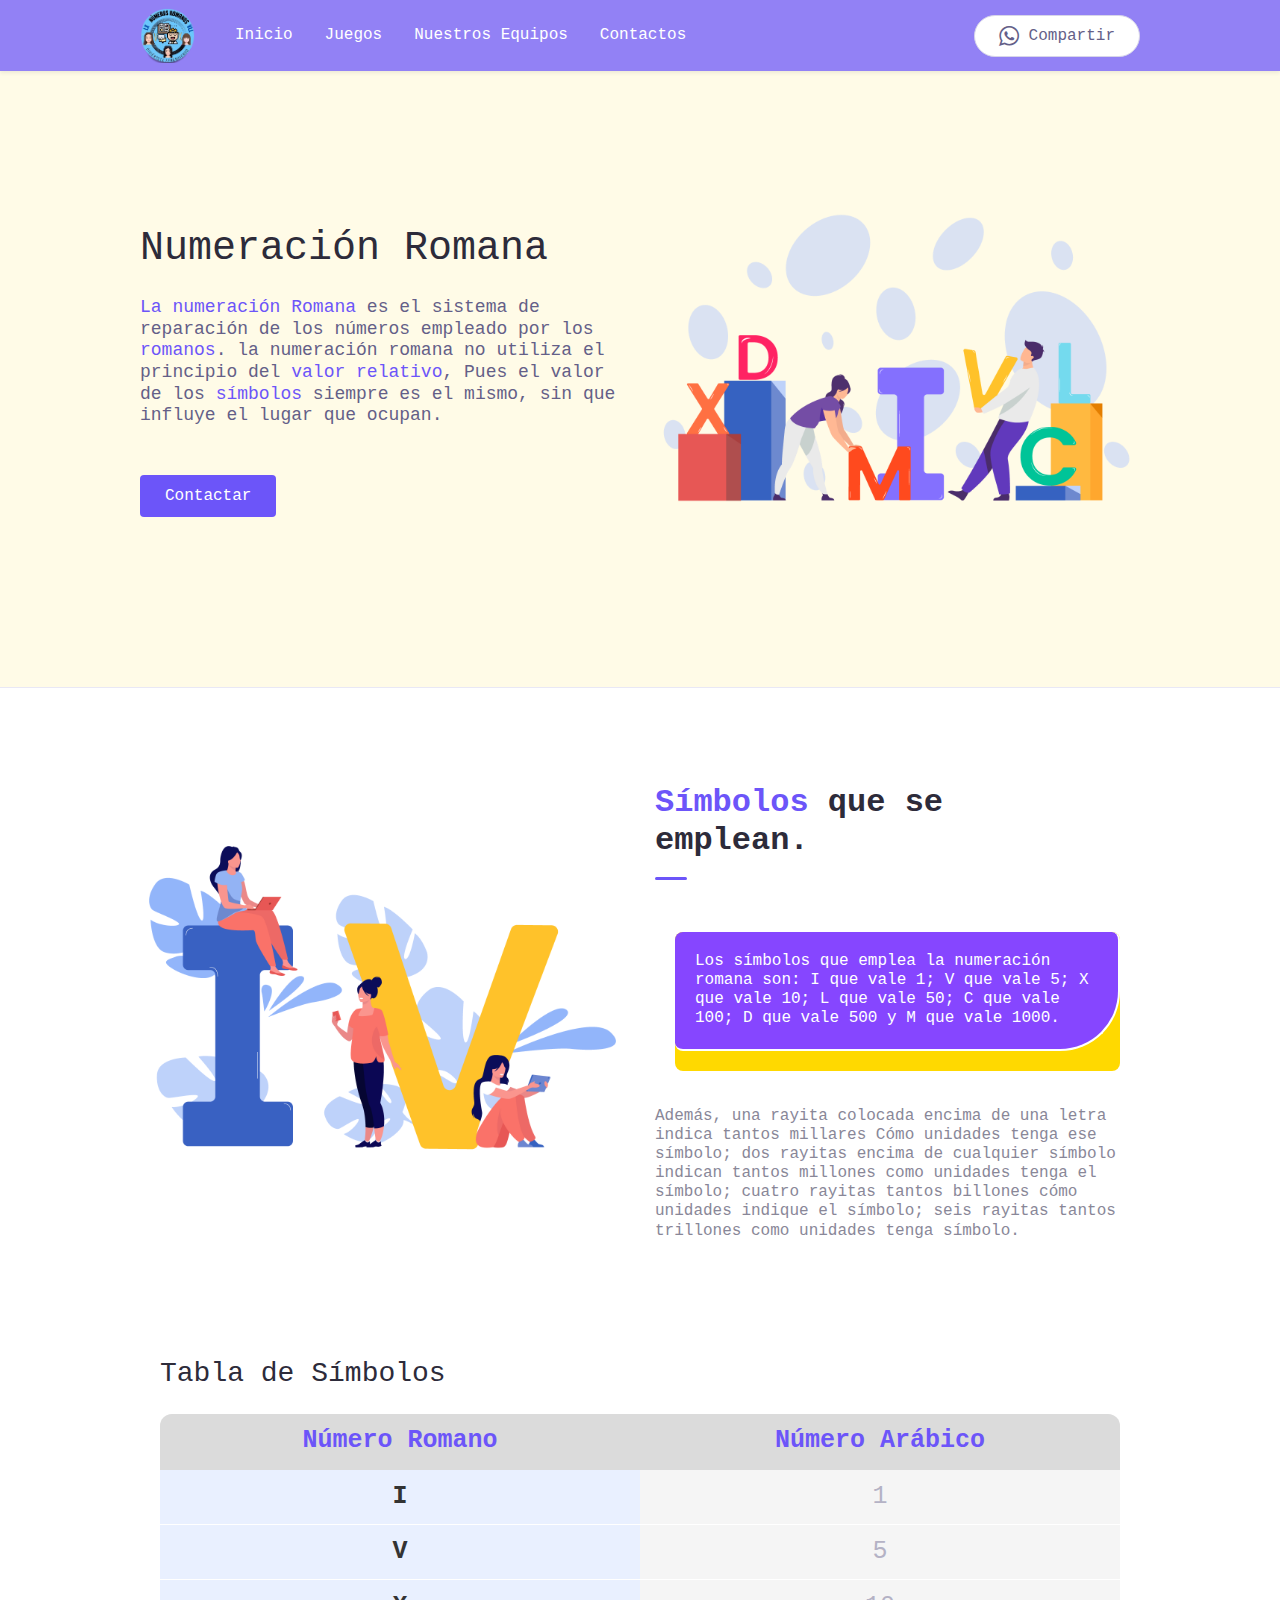
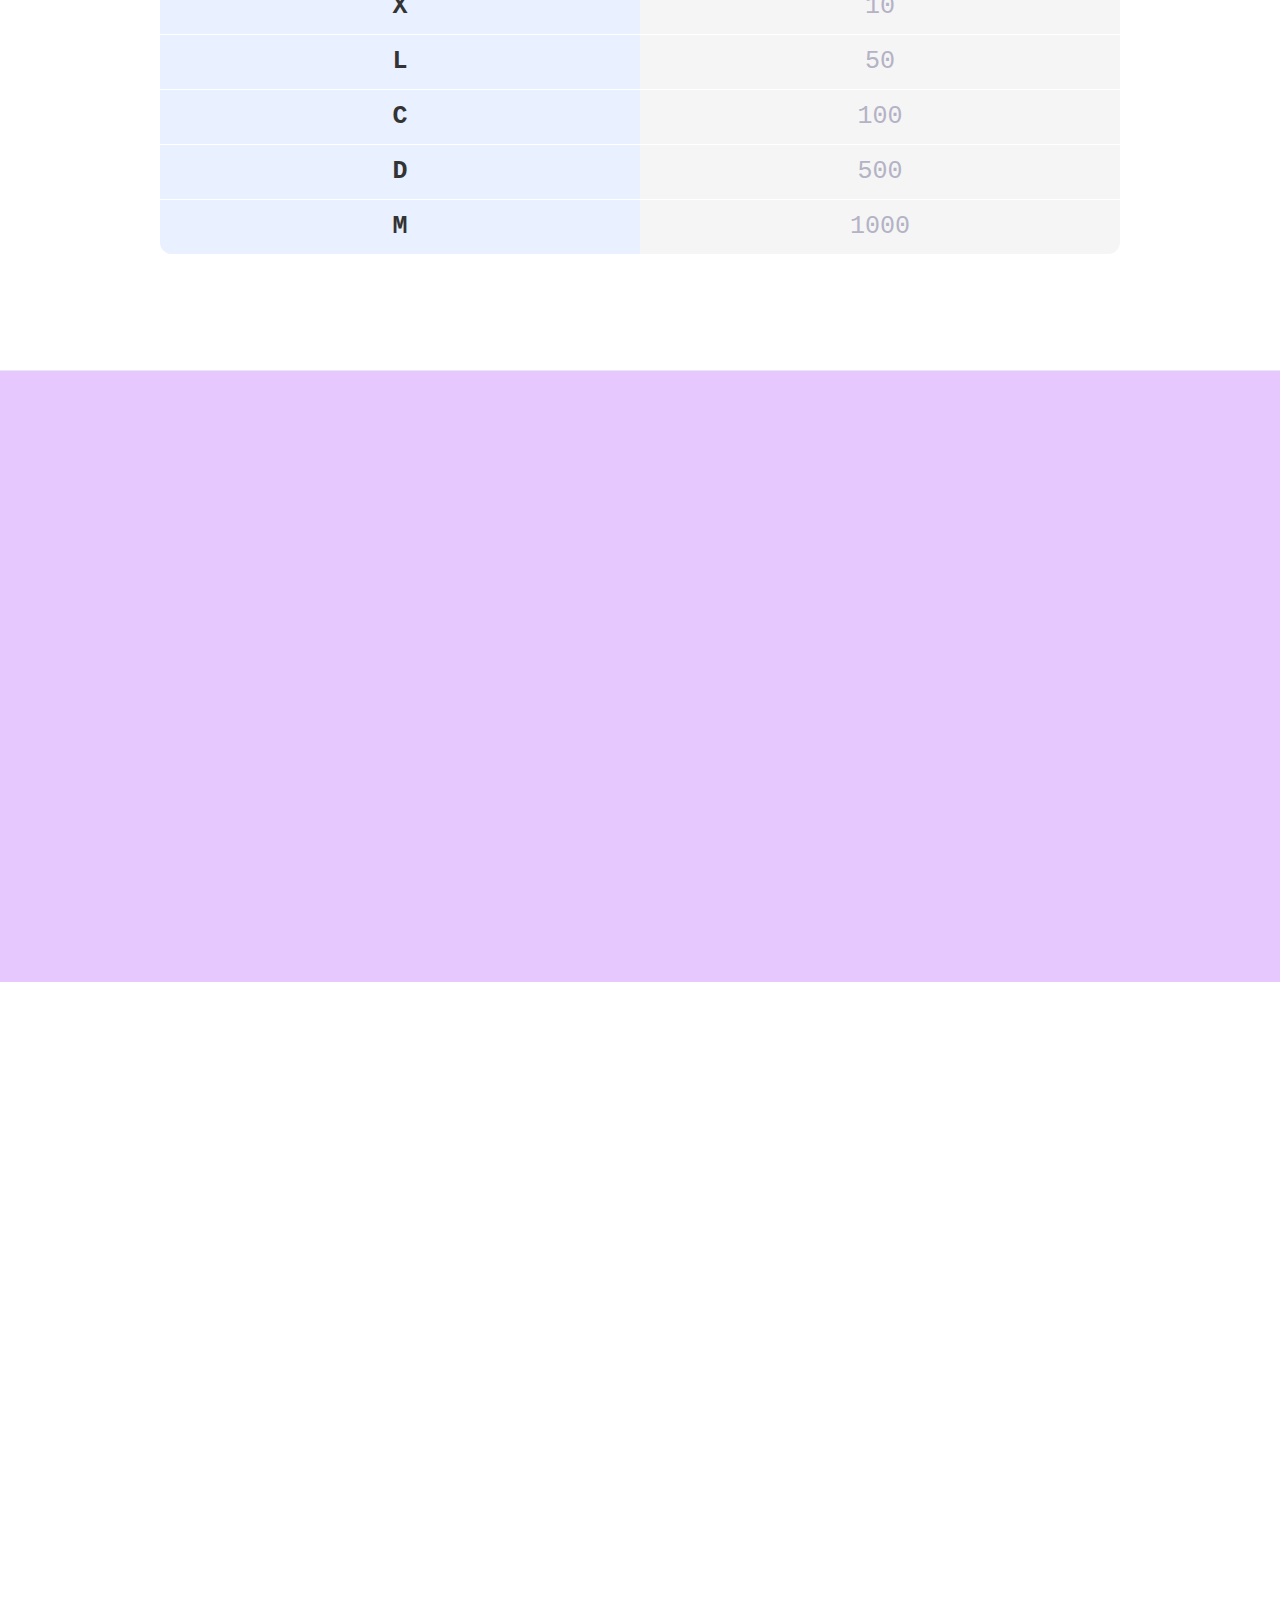
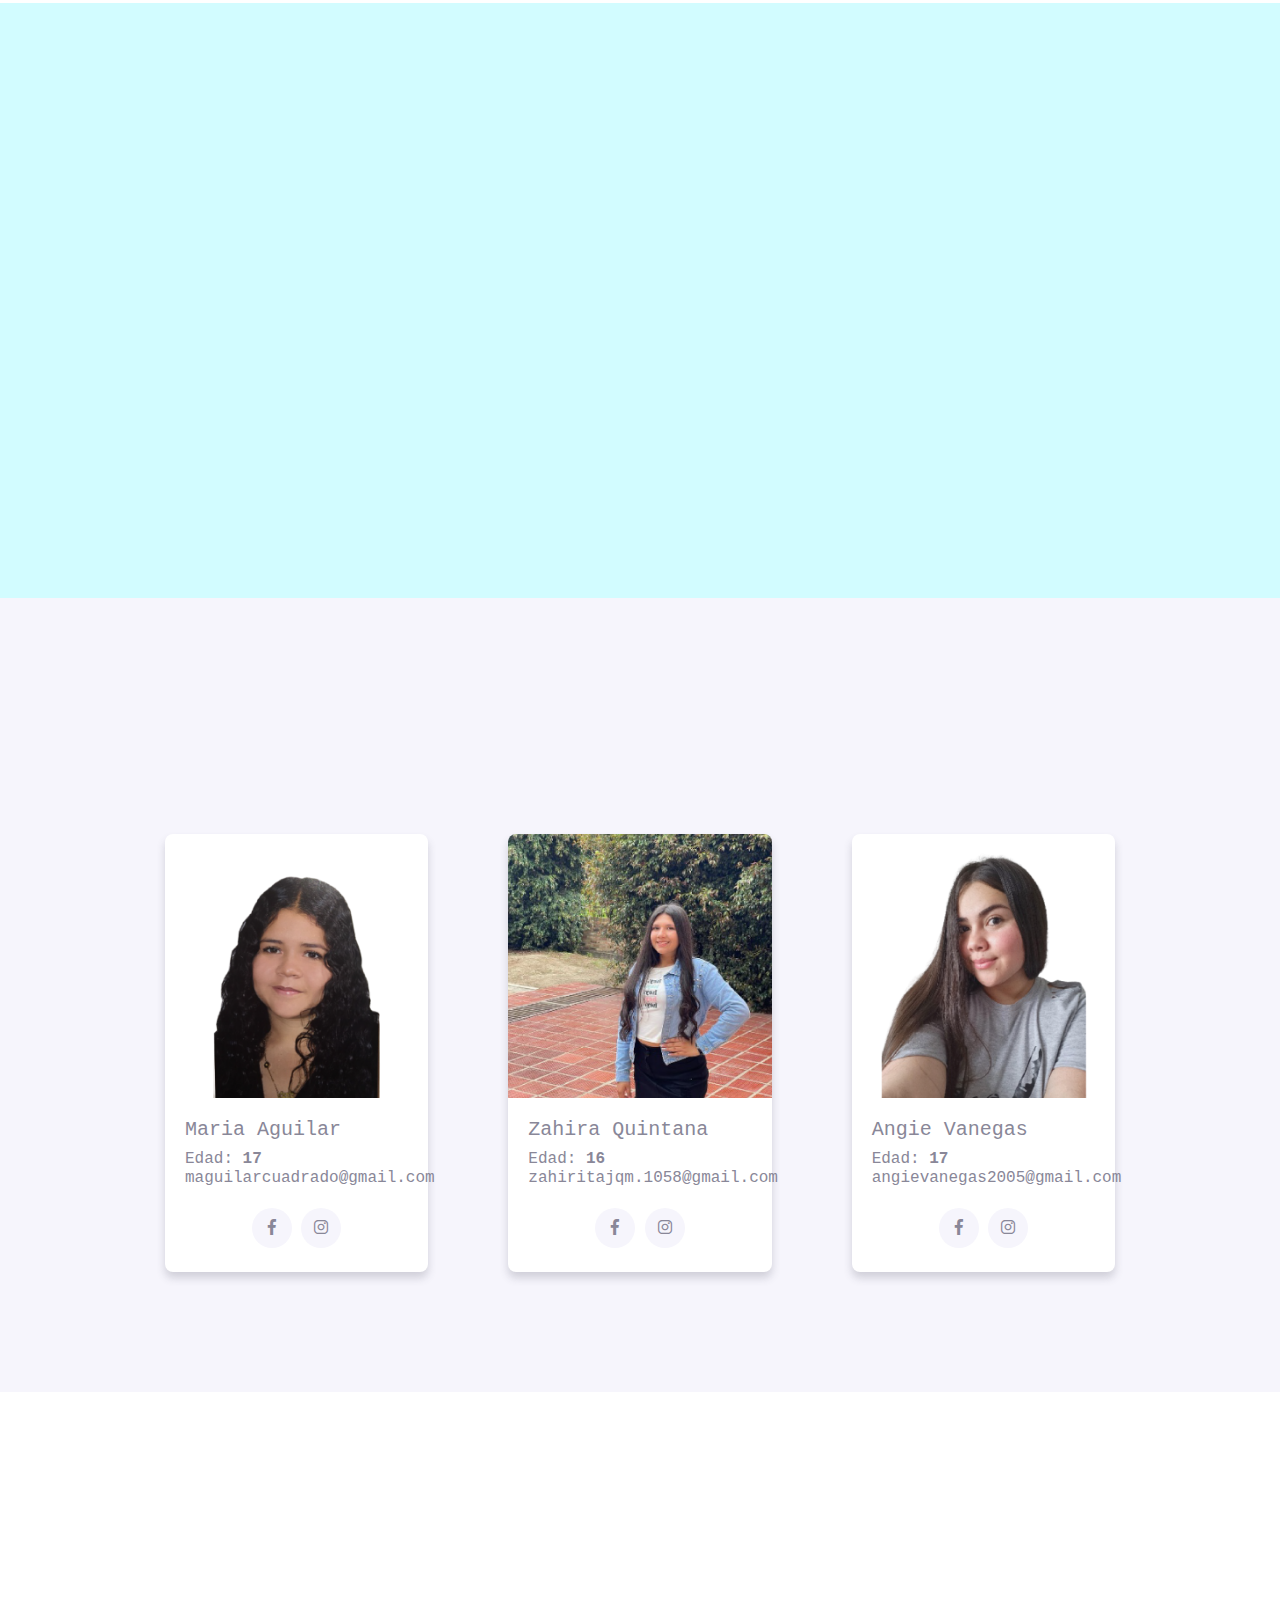
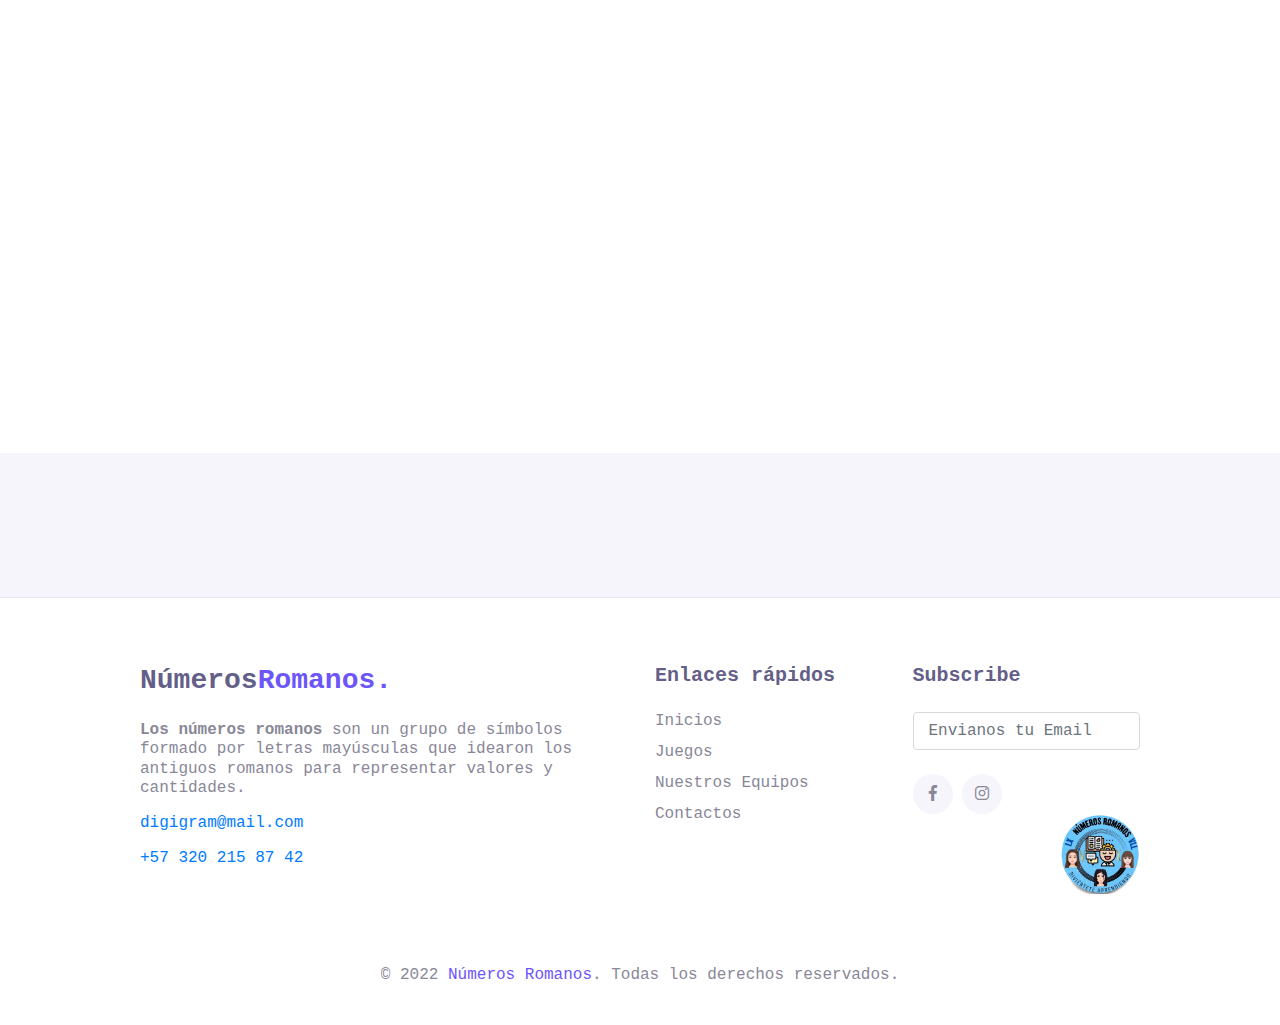
==== commit 931c7d9d: "arreglos index" ====
--- a/index.html
+++ b/index.html
@@ -67,12 +67,22 @@
       <div class="row align-items-center h-100">
         <div class="col-lg-6 py-3 wow fadeInUp">
           <h1 class="mb-4">Numeración Romana</h1>
-          <p class="text-lg mb-5"><a href="#" class="b">La numeración Romana</a> es el sistema de reparación de los
-            números empleado por los <a class="tooltip-bottom" data-toggle="tooltip" data-container=".tooltip-bottom" data-placement="bottom" href="https://www.caracteristicas.co/civilizacion-romana/#ixzz7amB4SBYA" title="La civilización romana surgió en el año 753 a.C. como una comunidad pequeña cerca del paso comercial del río Tíber (de la actual Italia). Roma se convirtió en una de las potencias imperiales más exitosas de la historia.
-
-            El gobierno romano se caracterizó por un fuerte espíritu militar, lo que justifica su incesante actividad bélica. Sin embargo, logró convertirse en potencia por su capacidad estratégica para establecer alianzas.s">romanos</a>. la numeración romana no utiliza el principio del <a
-              href="#">valor relativo</a>, Pues el valor de
-            los <a href="https://es.wikipedia.org/wiki/S%C3%ADmbolo" class="tooltip-bottom" data-toggle="tooltip" data-container=".tooltip-bottom" data-placement="bottom" title="Un símbolo es la representación perceptible de una idea, con rasgos asociados por una convención socialmente aceptada. Es un signo sin semejanza ni contigüidad, que solamente posee un vínculo convencional entre su significante y su denotado, además de una clase intencional para su designado." target="_blank">símbolos</a> siempre es el mismo,
+          <p class="text-lg mb-5"><a href="https://www.superprof.es/diccionario/matematicas/aritmetica/numeros-romanos.html#:~:text=La%20numeraci%C3%B3n%20romana%20es%20el,%3D%20500%20y%20M%20%3D%201.000." class="tooltip-bottom1" data-toggle="tooltip" data-container=".tooltip-bottom1"
+            data-placement="bottom"
+              title="La numeración romana es el sistema que usaban los romanos, actualmente se emplea en fechas, capítulos, etc.
+            El sistema de numeración romana expresa los números por medio de siete letras del alfabeto latino, que son: I = 1, V = 5, X = 10, L = 50, C = 100, D = 500 y M = 1.000."
+              class="b" target="_blank">La numeración Romana</a> es el sistema de reparación de los
+            números empleado por los <a class="tooltip-bottom2" data-toggle="tooltip" data-container=".tooltip-bottom2"
+              data-placement="bottom" href="https://www.caracteristicas.co/civilizacion-romana/#ixzz7amB4SBYA"
+              title="La civilización romana surgió en el año 753 a.C. como una comunidad pequeña cerca del paso comercial del río Tíber (de la actual Italia). Roma se convirtió en una de las potencias imperiales más exitosas de la historia.
+
+            El gobierno romano se caracterizó por un fuerte espíritu militar, lo que justifica su incesante actividad bélica. Sin embargo, logró convertirse en potencia por su capacidad estratégica para establecer alianzas.s" target="_blank">romanos</a>.
+            la numeración romana no utiliza el principio del <a href="https://www.significados.com/valores-relativos/#:~:text=Los%20valores%20relativos%20son%20aquellos,una%20estructura%20fija%20e%20invariable." class="tooltip-bottomr" data-toggle="tooltip" data-container=".tooltip-bottomr"
+            data-placement="bottom" title="Los valores relativos son aquellos cuyos sentidos varían a partir de diferentes circunstancias y contextos en los que se desenvuelve un individuo. Son valores que no están condicionados a una estructura fija e invariable." target="_blank">valor relativo</a>, Pues el valor de
+            los <a href="https://es.wikipedia.org/wiki/S%C3%ADmbolo" class="tooltip-bottom" data-toggle="tooltip"
+              data-container=".tooltip-bottom" data-placement="bottom"
+              title="Un símbolo es la representación perceptible de una idea, con rasgos asociados por una convención socialmente aceptada. Es un signo sin semejanza ni contigüidad, que solamente posee un vínculo convencional entre su significante y su denotado, además de una clase intencional para su designado."
+              target="_blank">símbolos</a> siempre es el mismo,
             sin que influye el lugar que ocupan.</p>
 
           <a href="https://api.whatsapp.com/send?phone=34695685920&text=hola,%0AEn que te podemos ayudar?"
@@ -88,30 +98,6 @@
     </div>
   </div>
 
-  <style>
-.tooltip-bottom .tooltip-inner {
-   color: #333;
-   background-color: #fff;
-   border: 1px solid #ededed;
-   opacity: 1;
-   min-width: 300px;
-   text-align: left;
-   padding: 20px;
-   border-radius: 8px;
-}
-.tooltip-bottom .tooltip.bs-tooltip-top .arrow:before {
-   border-top-color: #333;
-}
-.tooltip-bottom .tooltip.bs-tooltip-right .arrow:before {
-   border-right-color: #333;
-}
-.tooltip-bottom .tooltip.bs-tooltip-bottom .arrow:before {
-   border-bottom-color: #333;
-}
-.tooltip-bottom .tooltip.bs-tooltip-left .arrow:before {
-   border-left-color: #333;
-}
-  </style>
 
   <main>
     <div class="page-section" style="border-top: 1px solid #e9e8f5; border-bottom: 1px solid #e9e8f5;">
@@ -230,34 +216,13 @@
                 (es
                 un arcaísmo ortográfico).</p>
               <p>
-                i)* Para indicar el mes en la expresión abreviada de las fechas: 12-IX-1978. <a href="#Usos"
-                   id="menos" onclick="vermenos(mas)">...
+                i)* Para indicar el mes en la expresión abreviada de las fechas: 12-IX-1978. <a href="#Usos" id="menos"
+                  onclick="vermenos(mas)">...
                   [leer menos]</a></p>
             </div>
 
 
-            <style>
-              #Usos .btn {
-                padding: 0px;
-              }
-            </style>
-
-
-
-
-
-            <script>
-              function vermas(id) {
-                document.getElementById("desplegar").style.display = "block";
-                id.style.display = "none";
-
-              }
-
-              function vermenos(id) {
-                document.getElementById("desplegar").style.display = "none";
-                id.style.display = "inline";
-              }
-            </script>
+            
 
 
 
@@ -489,8 +454,10 @@
           </form>
 
           <div class="sosmed-button mt-4">
-            <a href="https://www.facebook.com/profile.php?id=100083688257696" target="_blank"><span class="mai-logo-facebook-f"></span></a>
-            <a href="https://instagram.com/numerosromanos_6?igshid=YmMyMTA2M2Y=" target="_blank"><span class="mai-logo-instagram"></span></a>
+            <a href="https://www.facebook.com/profile.php?id=100083688257696" target="_blank"><span
+                class="mai-logo-facebook-f"></span></a>
+            <a href="https://instagram.com/numerosromanos_6?igshid=YmMyMTA2M2Y=" target="_blank"><span
+                class="mai-logo-instagram"></span></a>
           </div>
           <div class="text-right img-logo">
             <img src="img/logoWeb.png" alt="">
@@ -612,4 +579,138 @@
   .tbody td {
     border-top: 1px solid #fff;
   }
-</style>+
+  .tooltip-bottom1 .tooltip-inner {
+      color: #333;
+      background-color: #ffff;
+      border: 1px solid #8a41ff;
+      opacity: 1;
+      min-width: 300px;
+      text-align: left;
+      padding: 20px;
+      border-radius: 8px;
+      font-size: 17px;
+      font-weight: 500;
+    }
+
+    .tooltip-bottom1 .tooltip.bs-tooltip-top .arrow:before {
+      border-top-color: #333;
+    }
+
+    .tooltip-bottom1 .tooltip.bs-tooltip-right .arrow:before {
+      border-right-color: #333;
+    }
+
+    .tooltip-bottom1 .tooltip.bs-tooltip-bottom .arrow:before {
+      border-bottom-color: #333;
+    }
+
+    .tooltip-bottom1 .tooltip.bs-tooltip-left .arrow:before {
+      border-left-color: #333;
+    }
+
+    .tooltip-bottom2 .tooltip-inner {
+      color: #333;
+      background-color: #fff;
+      border: 1px solid #8a41ff;
+      opacity: 1;
+      min-width: 300px;
+      text-align: left;
+      padding: 20px;
+      border-radius: 8px;
+      font-size: 17px;
+      font-weight: 500;
+    }
+
+    .tooltip-bottom2 .tooltip.bs-tooltip-top .arrow:before {
+      border-top-color: #333;
+    }
+
+    .tooltip-bottom2 .tooltip.bs-tooltip-right .arrow:before {
+      border-right-color: #333;
+    }
+
+    .tooltip-bottom2 .tooltip.bs-tooltip-bottom .arrow:before {
+      border-bottom-color: #333;
+    }
+
+    .tooltip-bottom2 .tooltip.bs-tooltip-left .arrow:before {
+      border-left-color: #333;
+    }
+
+
+    .tooltip-bottom .tooltip-inner {
+      color: #333;
+      background-color: #fff;
+      border: 1px solid #8a41ff;
+      opacity: 1;
+      min-width: 300px;
+      text-align: left;
+      padding: 20px;
+      border-radius: 8px;
+      font-size: 17px;
+      font-weight: 500;
+    }
+
+    .tooltip-bottom .tooltip.bs-tooltip-top .arrow:before {
+      border-top-color: #333;
+    }
+
+    .tooltip-bottom .tooltip.bs-tooltip-right .arrow:before {
+      border-right-color: #333;
+    }
+
+    .tooltip-bottom .tooltip.bs-tooltip-bottom .arrow:before {
+      border-bottom-color: #333;
+    }
+
+    .tooltip-bottom .tooltip.bs-tooltip-left .arrow:before {
+      border-left-color: #333;
+    }
+
+    .tooltip-bottomr .tooltip-inner {
+      color: #333;
+      background-color: #fff;
+      border: 1px solid #8a41ff;
+      opacity: 1;
+      min-width: 300px;
+      text-align: left;
+      padding: 20px;
+      border-radius: 8px;
+      font-size: 17px;
+      font-weight: 500;
+    }
+
+    .tooltip-bottomr .tooltip.bs-tooltip-top .arrow:before {
+      border-top-color: #333;
+    }
+
+    .tooltip-bottomr .tooltip.bs-tooltip-right .arrow:before {
+      border-right-color: #333;
+    }
+
+    .tooltip-bottomr .tooltip.bs-tooltip-bottom .arrow:before {
+      border-bottom-color: #333;
+    }
+
+    .tooltip-bottomr .tooltip.bs-tooltip-left .arrow:before {
+      border-left-color: #333;
+    }
+    #Usos .btn {
+    padding: 0px;
+  }
+</style>
+
+
+<script>
+  function vermas(id) {
+    document.getElementById("desplegar").style.display = "block";
+    id.style.display = "none";
+
+  }
+
+  function vermenos(id) {
+    document.getElementById("desplegar").style.display = "none";
+    id.style.display = "inline";
+  }
+</script>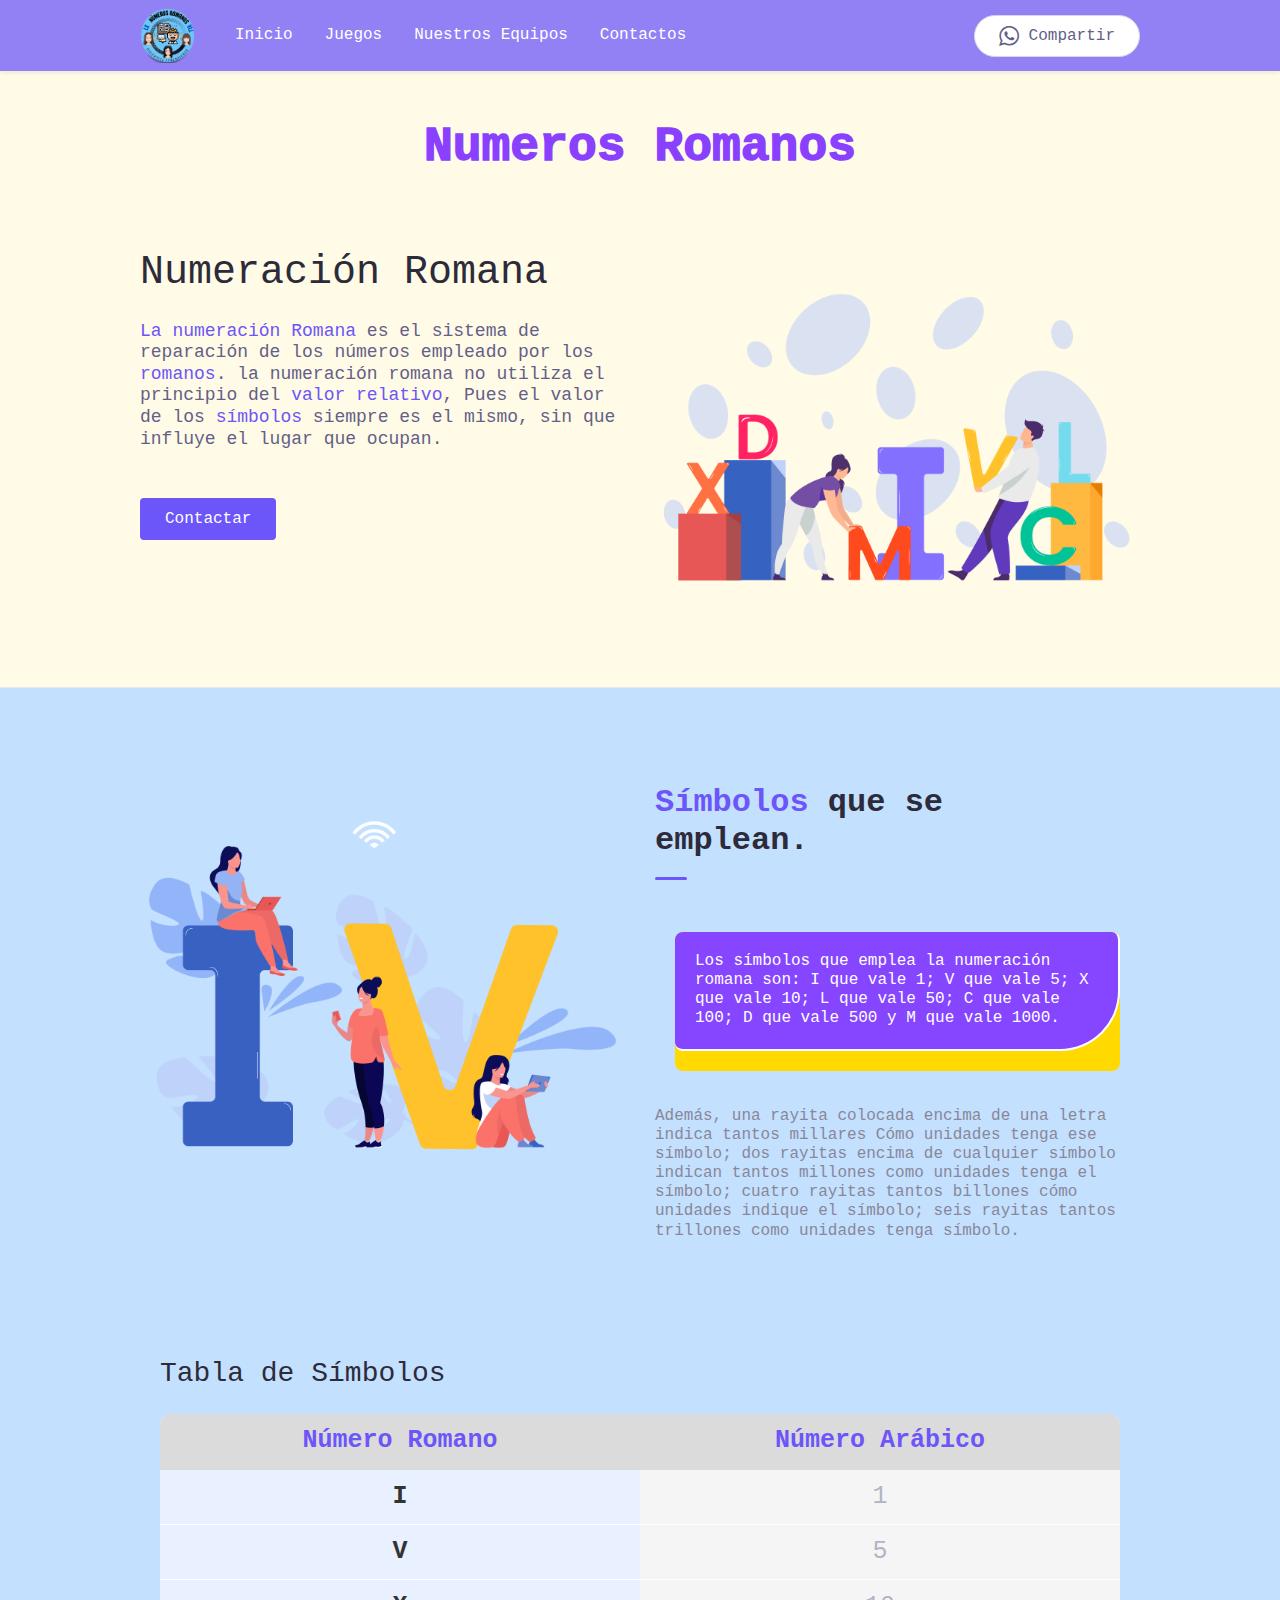
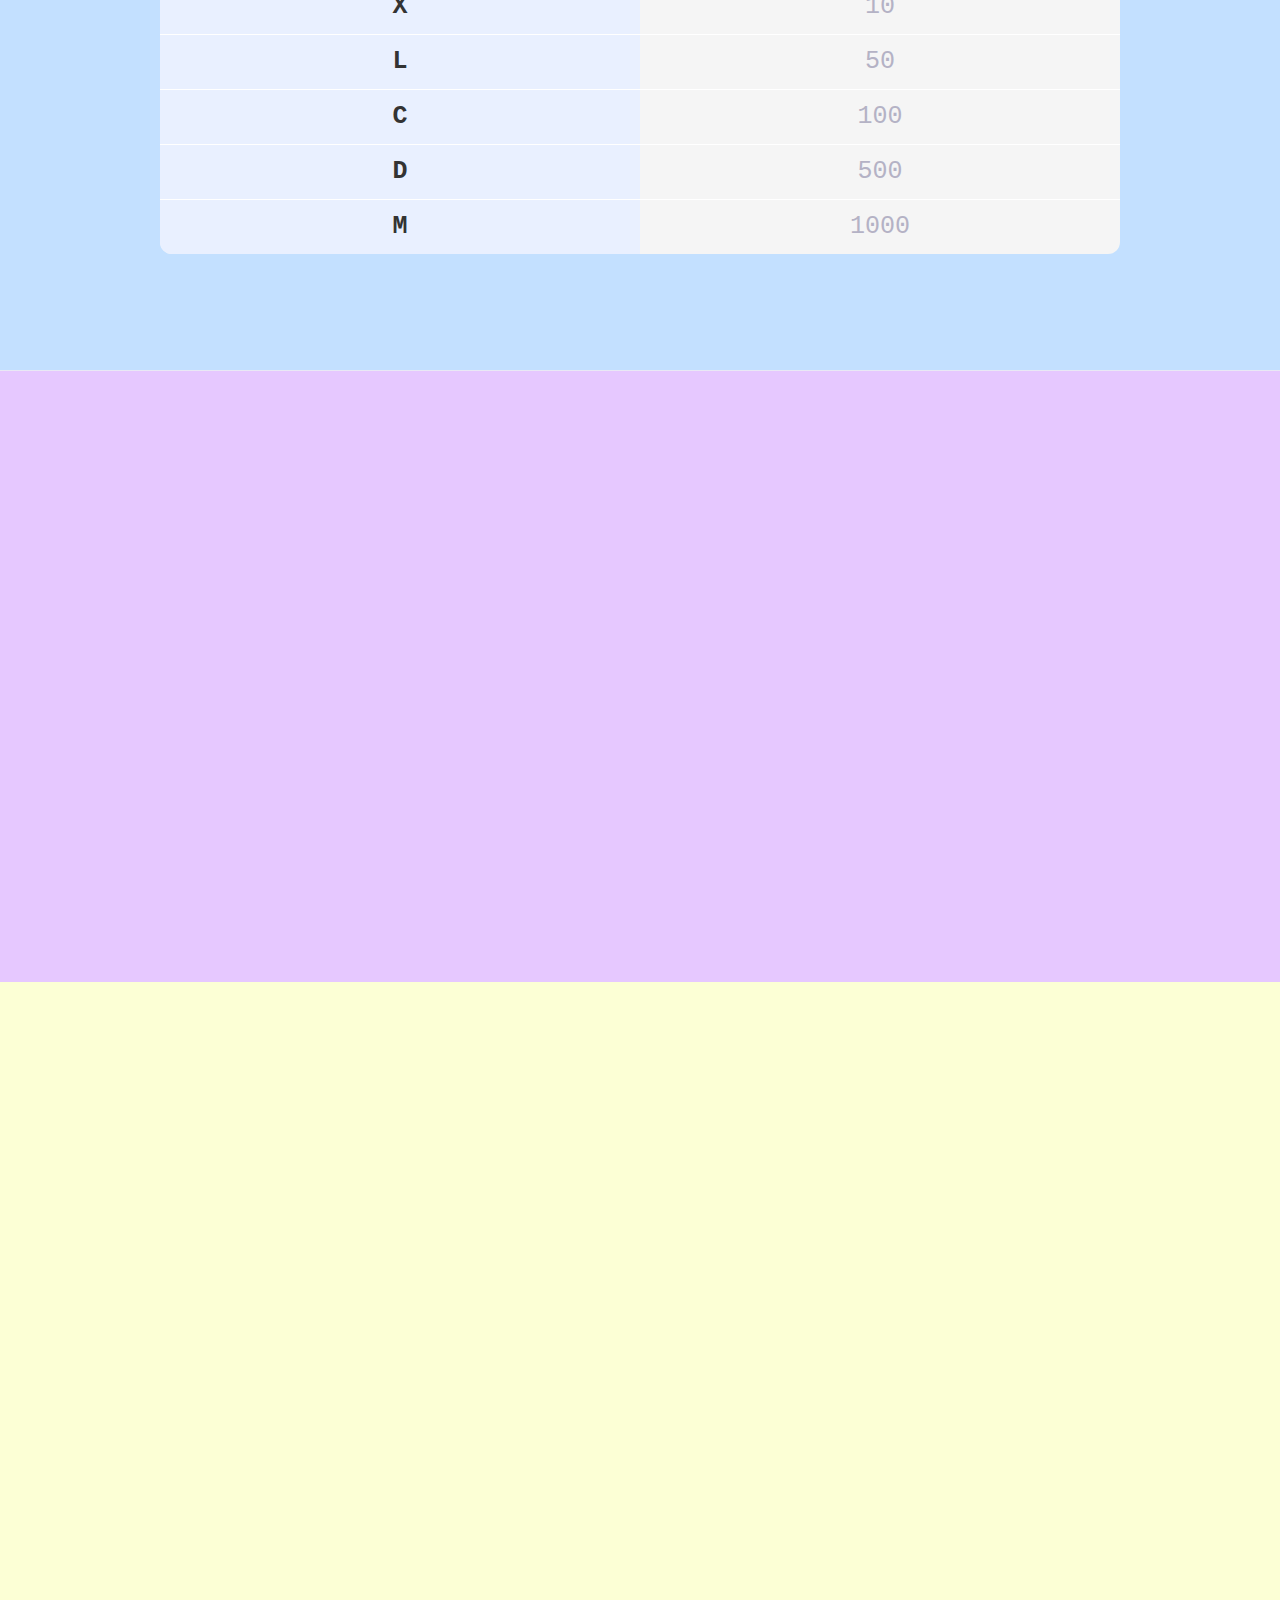
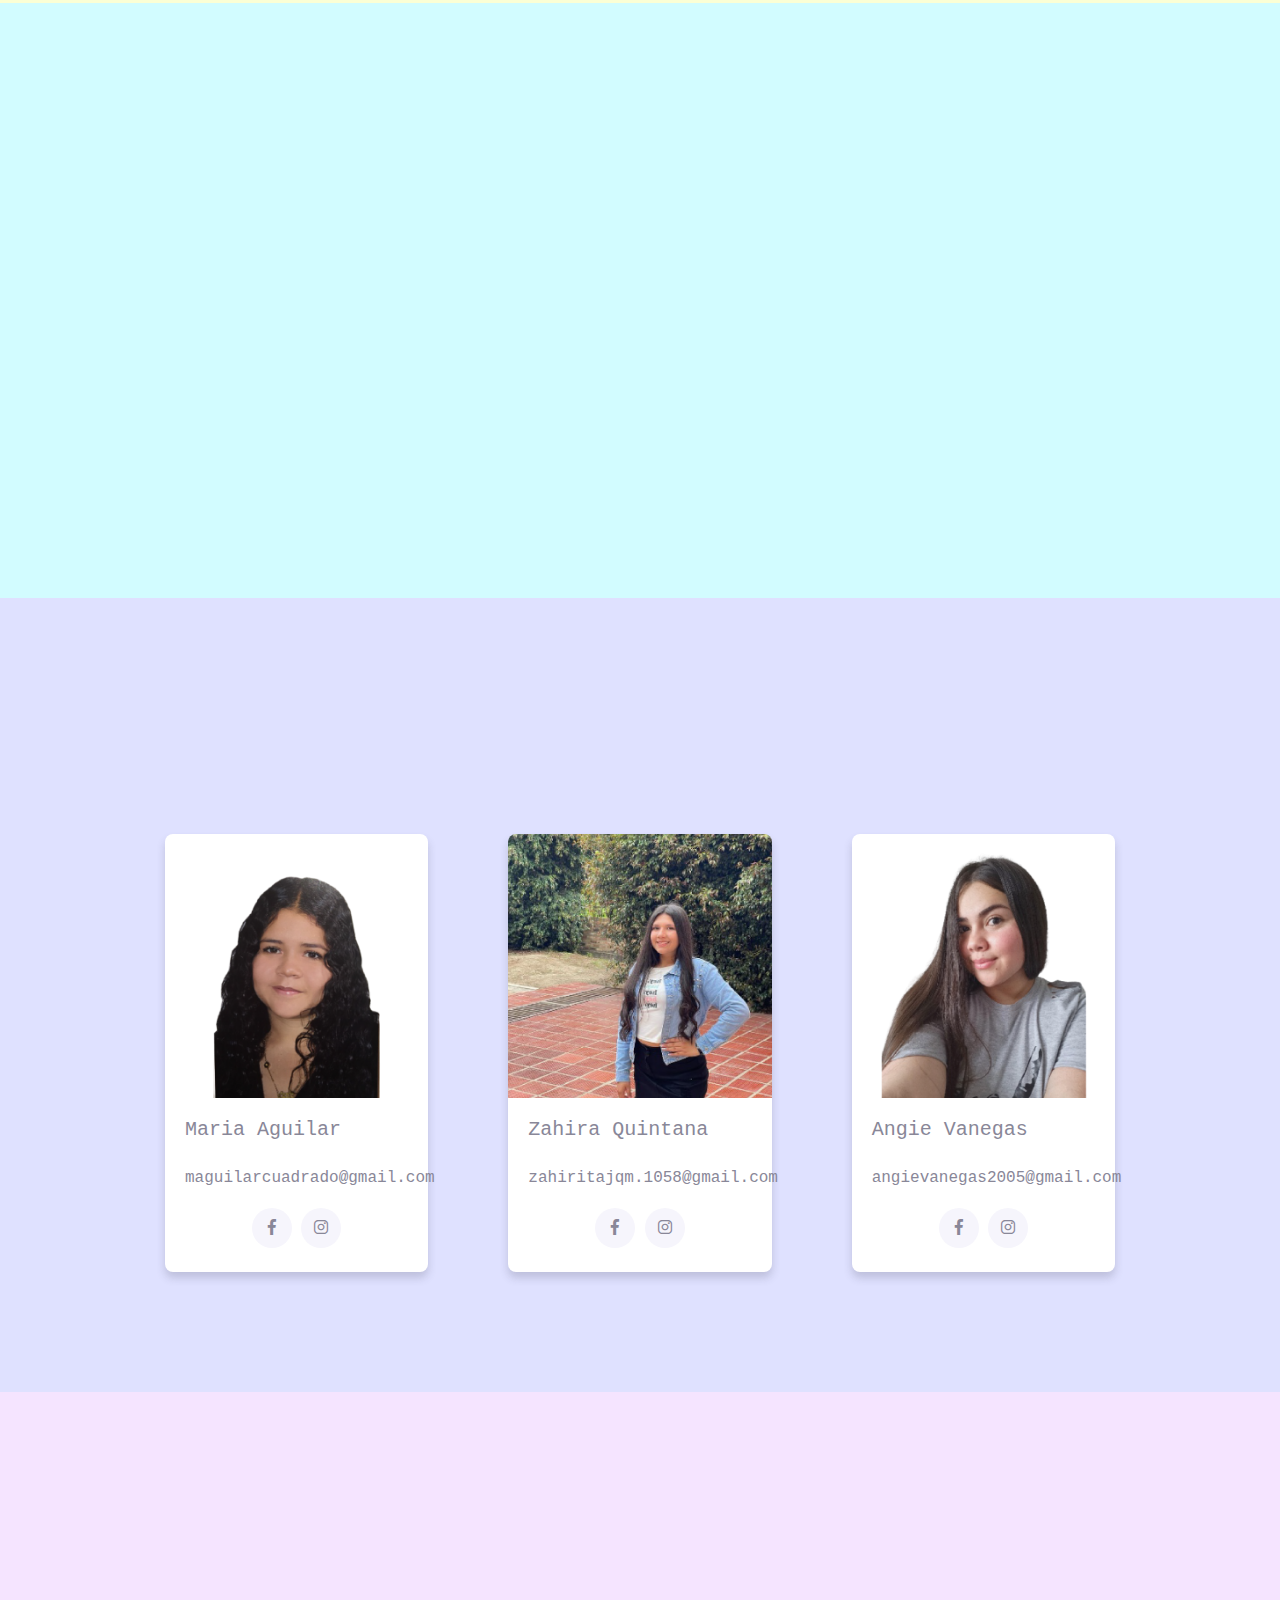
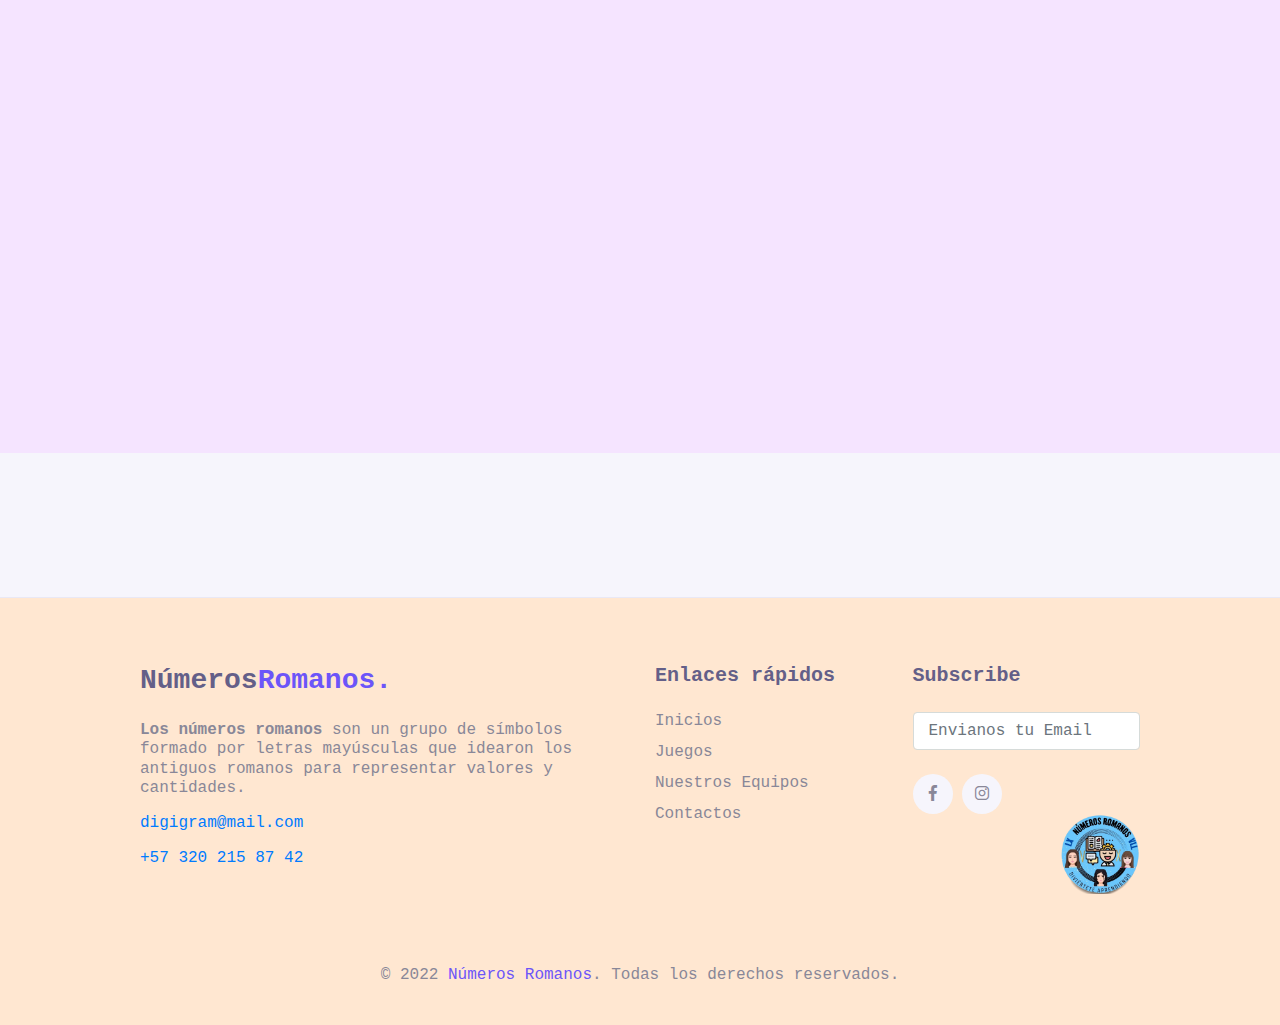
==== commit f58ad418: "arreglos finales" ====
--- a/index.html
+++ b/index.html
@@ -62,13 +62,28 @@
     </nav>
   </header>
 
+
+
   <div class="page-banner home-banner" style="background-color: #fffbe7;">
     <div class="container h-100">
-      <div class="row align-items-center h-100">
+      <div class="row">
+        <div class="col-md-12 text-center mt-5 mb-5">
+          <h1 class="titulo-text" style="color: #8a41ff;">Numeros Romanos</h1>
+        </div>
+
+        <style>
+          .titulo-text {
+            font-size: 3rem;
+            font-weight: 1000;
+          }
+        </style>
+
+
         <div class="col-lg-6 py-3 wow fadeInUp">
           <h1 class="mb-4">Numeración Romana</h1>
-          <p class="text-lg mb-5"><a href="https://www.superprof.es/diccionario/matematicas/aritmetica/numeros-romanos.html#:~:text=La%20numeraci%C3%B3n%20romana%20es%20el,%3D%20500%20y%20M%20%3D%201.000." class="tooltip-bottom1" data-toggle="tooltip" data-container=".tooltip-bottom1"
-            data-placement="bottom"
+          <p class="text-lg mb-5"><a
+              href="https://www.superprof.es/diccionario/matematicas/aritmetica/numeros-romanos.html#:~:text=La%20numeraci%C3%B3n%20romana%20es%20el,%3D%20500%20y%20M%20%3D%201.000."
+              class="tooltip-bottom1" data-toggle="tooltip" data-container=".tooltip-bottom1" data-placement="bottom"
               title="La numeración romana es el sistema que usaban los romanos, actualmente se emplea en fechas, capítulos, etc.
             El sistema de numeración romana expresa los números por medio de siete letras del alfabeto latino, que son: I = 1, V = 5, X = 10, L = 50, C = 100, D = 500 y M = 1.000."
               class="b" target="_blank">La numeración Romana</a> es el sistema de reparación de los
@@ -76,9 +91,13 @@
               data-placement="bottom" href="https://www.caracteristicas.co/civilizacion-romana/#ixzz7amB4SBYA"
               title="La civilización romana surgió en el año 753 a.C. como una comunidad pequeña cerca del paso comercial del río Tíber (de la actual Italia). Roma se convirtió en una de las potencias imperiales más exitosas de la historia.
 
-            El gobierno romano se caracterizó por un fuerte espíritu militar, lo que justifica su incesante actividad bélica. Sin embargo, logró convertirse en potencia por su capacidad estratégica para establecer alianzas.s" target="_blank">romanos</a>.
-            la numeración romana no utiliza el principio del <a href="https://www.significados.com/valores-relativos/#:~:text=Los%20valores%20relativos%20son%20aquellos,una%20estructura%20fija%20e%20invariable." class="tooltip-bottomr" data-toggle="tooltip" data-container=".tooltip-bottomr"
-            data-placement="bottom" title="Los valores relativos son aquellos cuyos sentidos varían a partir de diferentes circunstancias y contextos en los que se desenvuelve un individuo. Son valores que no están condicionados a una estructura fija e invariable." target="_blank">valor relativo</a>, Pues el valor de
+            El gobierno romano se caracterizó por un fuerte espíritu militar, lo que justifica su incesante actividad bélica. Sin embargo, logró convertirse en potencia por su capacidad estratégica para establecer alianzas.s"
+              target="_blank">romanos</a>.
+            la numeración romana no utiliza el principio del <a
+              href="https://www.significados.com/valores-relativos/#:~:text=Los%20valores%20relativos%20son%20aquellos,una%20estructura%20fija%20e%20invariable."
+              class="tooltip-bottomr" data-toggle="tooltip" data-container=".tooltip-bottomr" data-placement="bottom"
+              title="Los valores relativos son aquellos cuyos sentidos varían a partir de diferentes circunstancias y contextos en los que se desenvuelve un individuo. Son valores que no están condicionados a una estructura fija e invariable."
+              target="_blank">valor relativo</a>, Pues el valor de
             los <a href="https://es.wikipedia.org/wiki/S%C3%ADmbolo" class="tooltip-bottom" data-toggle="tooltip"
               data-container=".tooltip-bottom" data-placement="bottom"
               title="Un símbolo es la representación perceptible de una idea, con rasgos asociados por una convención socialmente aceptada. Es un signo sin semejanza ni contigüidad, que solamente posee un vínculo convencional entre su significante y su denotado, además de una clase intencional para su designado."
@@ -100,7 +119,7 @@
 
 
   <main>
-    <div class="page-section" style="border-top: 1px solid #e9e8f5; border-bottom: 1px solid #e9e8f5;">
+    <div class="page-section" style="border-top: 1px solid #e9e8f5; border-bottom: 1px solid #e9e8f5; background-color: #c3e0ff;">
       <div class="container">
         <div class="row mb-6">
           <div class="col-lg-6 py-3 wow zoomIn">
@@ -222,7 +241,7 @@
             </div>
 
 
-            
+
 
 
 
@@ -238,7 +257,7 @@
       </div> <!-- .container -->
     </div> <!-- .page-section -->
 
-    <div class="page-section">
+    <div class="page-section" style="background-color: rgb(252, 255, 213);">
       <div class="container">
         <div class="text-center wow fadeInUp">
           <div class="subhead">Sección Videos</div>
@@ -290,8 +309,8 @@
     </div> <!-- .page-section -->
 
 
-    <div class="page-section bg-light" id="about">
-      <div class="container">
+    <div class="page-section" id="about" style="background-color: rgb(223, 225, 255);">
+      <div class="container" >
         <div class="text-center wow fadeInUp">
           <div class="subhead">Nuestros Equipos</div>
           <h2 class="title-section">Equipo de <span class="marked">Trabajo</span></h2>
@@ -306,7 +325,7 @@
               <div class="car-body-text">
                 <h5>Maria Aguilar
                 </h5>
-                <span>Edad: <span class="b">17</span></span><br>
+                <br>
                 <span>maguilarcuadrado@gmail.com</span>
               </div>
 
@@ -328,7 +347,7 @@
               <div class="car-body-text">
                 <h5>Zahira Quintana
                 </h5>
-                <span>Edad: <span class="b">16</span></span><br>
+                <br>
                 <span>zahiritajqm.1058@gmail.com</span>
               </div>
 
@@ -349,7 +368,7 @@
               </div>
               <div class="car-body-text">
                 <h5>Angie Vanegas</h5>
-                <span>Edad: <span class="b">17</span></span><br>
+                <br>
                 <span>angievanegas2005@gmail.com</span>
               </div>
 
@@ -368,7 +387,7 @@
     </div> <!-- .page-section -->
 
 
-    <div class="page-section contactos" id="contact">
+    <div class="page-section contactos" id="contact" style="background-color: rgb(245, 228, 255);">
       <div class="container">
         <div class="row align-items-center">
           <div class="col-lg-6 py-3 wow fadeInUp">
@@ -424,7 +443,7 @@
     </div> <!-- .page-section -->
   </main>
 
-  <footer class="page-footer">
+  <footer class="page-footer" style="background-color: rgb(255, 231, 209);">
     <div class="container">
       <div class="row justify-content-center mb-5">
         <div class="col-lg-6 py-3">
@@ -581,122 +600,123 @@
   }
 
   .tooltip-bottom1 .tooltip-inner {
-      color: #333;
-      background-color: #ffff;
-      border: 1px solid #8a41ff;
-      opacity: 1;
-      min-width: 300px;
-      text-align: left;
-      padding: 20px;
-      border-radius: 8px;
-      font-size: 17px;
-      font-weight: 500;
-    }
-
-    .tooltip-bottom1 .tooltip.bs-tooltip-top .arrow:before {
-      border-top-color: #333;
-    }
-
-    .tooltip-bottom1 .tooltip.bs-tooltip-right .arrow:before {
-      border-right-color: #333;
-    }
-
-    .tooltip-bottom1 .tooltip.bs-tooltip-bottom .arrow:before {
-      border-bottom-color: #333;
-    }
-
-    .tooltip-bottom1 .tooltip.bs-tooltip-left .arrow:before {
-      border-left-color: #333;
-    }
-
-    .tooltip-bottom2 .tooltip-inner {
-      color: #333;
-      background-color: #fff;
-      border: 1px solid #8a41ff;
-      opacity: 1;
-      min-width: 300px;
-      text-align: left;
-      padding: 20px;
-      border-radius: 8px;
-      font-size: 17px;
-      font-weight: 500;
-    }
-
-    .tooltip-bottom2 .tooltip.bs-tooltip-top .arrow:before {
-      border-top-color: #333;
-    }
-
-    .tooltip-bottom2 .tooltip.bs-tooltip-right .arrow:before {
-      border-right-color: #333;
-    }
-
-    .tooltip-bottom2 .tooltip.bs-tooltip-bottom .arrow:before {
-      border-bottom-color: #333;
-    }
-
-    .tooltip-bottom2 .tooltip.bs-tooltip-left .arrow:before {
-      border-left-color: #333;
-    }
-
-
-    .tooltip-bottom .tooltip-inner {
-      color: #333;
-      background-color: #fff;
-      border: 1px solid #8a41ff;
-      opacity: 1;
-      min-width: 300px;
-      text-align: left;
-      padding: 20px;
-      border-radius: 8px;
-      font-size: 17px;
-      font-weight: 500;
-    }
-
-    .tooltip-bottom .tooltip.bs-tooltip-top .arrow:before {
-      border-top-color: #333;
-    }
-
-    .tooltip-bottom .tooltip.bs-tooltip-right .arrow:before {
-      border-right-color: #333;
-    }
-
-    .tooltip-bottom .tooltip.bs-tooltip-bottom .arrow:before {
-      border-bottom-color: #333;
-    }
-
-    .tooltip-bottom .tooltip.bs-tooltip-left .arrow:before {
-      border-left-color: #333;
-    }
-
-    .tooltip-bottomr .tooltip-inner {
-      color: #333;
-      background-color: #fff;
-      border: 1px solid #8a41ff;
-      opacity: 1;
-      min-width: 300px;
-      text-align: left;
-      padding: 20px;
-      border-radius: 8px;
-      font-size: 17px;
-      font-weight: 500;
-    }
-
-    .tooltip-bottomr .tooltip.bs-tooltip-top .arrow:before {
-      border-top-color: #333;
-    }
-
-    .tooltip-bottomr .tooltip.bs-tooltip-right .arrow:before {
-      border-right-color: #333;
-    }
-
-    .tooltip-bottomr .tooltip.bs-tooltip-bottom .arrow:before {
-      border-bottom-color: #333;
-    }
-
-    .tooltip-bottomr .tooltip.bs-tooltip-left .arrow:before {
-      border-left-color: #333;
-    }
-    #Usos .btn {
+    color: #333;
+    background-color: #ffff;
+    border: 1px solid #8a41ff;
+    opacity: 1;
+    min-width: 300px;
+    text-align: left;
+    padding: 20px;
+    border-radius: 8px;
+    font-size: 17px;
+    font-weight: 500;
+  }
+
+  .tooltip-bottom1 .tooltip.bs-tooltip-top .arrow:before {
+    border-top-color: #333;
+  }
+
+  .tooltip-bottom1 .tooltip.bs-tooltip-right .arrow:before {
+    border-right-color: #333;
+  }
+
+  .tooltip-bottom1 .tooltip.bs-tooltip-bottom .arrow:before {
+    border-bottom-color: #333;
+  }
+
+  .tooltip-bottom1 .tooltip.bs-tooltip-left .arrow:before {
+    border-left-color: #333;
+  }
+
+  .tooltip-bottom2 .tooltip-inner {
+    color: #333;
+    background-color: #fff;
+    border: 1px solid #8a41ff;
+    opacity: 1;
+    min-width: 300px;
+    text-align: left;
+    padding: 20px;
+    border-radius: 8px;
+    font-size: 17px;
+    font-weight: 500;
+  }
+
+  .tooltip-bottom2 .tooltip.bs-tooltip-top .arrow:before {
+    border-top-color: #333;
+  }
+
+  .tooltip-bottom2 .tooltip.bs-tooltip-right .arrow:before {
+    border-right-color: #333;
+  }
+
+  .tooltip-bottom2 .tooltip.bs-tooltip-bottom .arrow:before {
+    border-bottom-color: #333;
+  }
+
+  .tooltip-bottom2 .tooltip.bs-tooltip-left .arrow:before {
+    border-left-color: #333;
+  }
+
+
+  .tooltip-bottom .tooltip-inner {
+    color: #333;
+    background-color: #fff;
+    border: 1px solid #8a41ff;
+    opacity: 1;
+    min-width: 300px;
+    text-align: left;
+    padding: 20px;
+    border-radius: 8px;
+    font-size: 17px;
+    font-weight: 500;
+  }
+
+  .tooltip-bottom .tooltip.bs-tooltip-top .arrow:before {
+    border-top-color: #333;
+  }
+
+  .tooltip-bottom .tooltip.bs-tooltip-right .arrow:before {
+    border-right-color: #333;
+  }
+
+  .tooltip-bottom .tooltip.bs-tooltip-bottom .arrow:before {
+    border-bottom-color: #333;
+  }
+
+  .tooltip-bottom .tooltip.bs-tooltip-left .arrow:before {
+    border-left-color: #333;
+  }
+
+  .tooltip-bottomr .tooltip-inner {
+    color: #333;
+    background-color: #fff;
+    border: 1px solid #8a41ff;
+    opacity: 1;
+    min-width: 300px;
+    text-align: left;
+    padding: 20px;
+    border-radius: 8px;
+    font-size: 17px;
+    font-weight: 500;
+  }
+
+  .tooltip-bottomr .tooltip.bs-tooltip-top .arrow:before {
+    border-top-color: #333;
+  }
+
+  .tooltip-bottomr .tooltip.bs-tooltip-right .arrow:before {
+    border-right-color: #333;
+  }
+
+  .tooltip-bottomr .tooltip.bs-tooltip-bottom .arrow:before {
+    border-bottom-color: #333;
+  }
+
+  .tooltip-bottomr .tooltip.bs-tooltip-left .arrow:before {
+    border-left-color: #333;
+  }
+
+  #Usos .btn {
     padding: 0px;
   }
 </style>
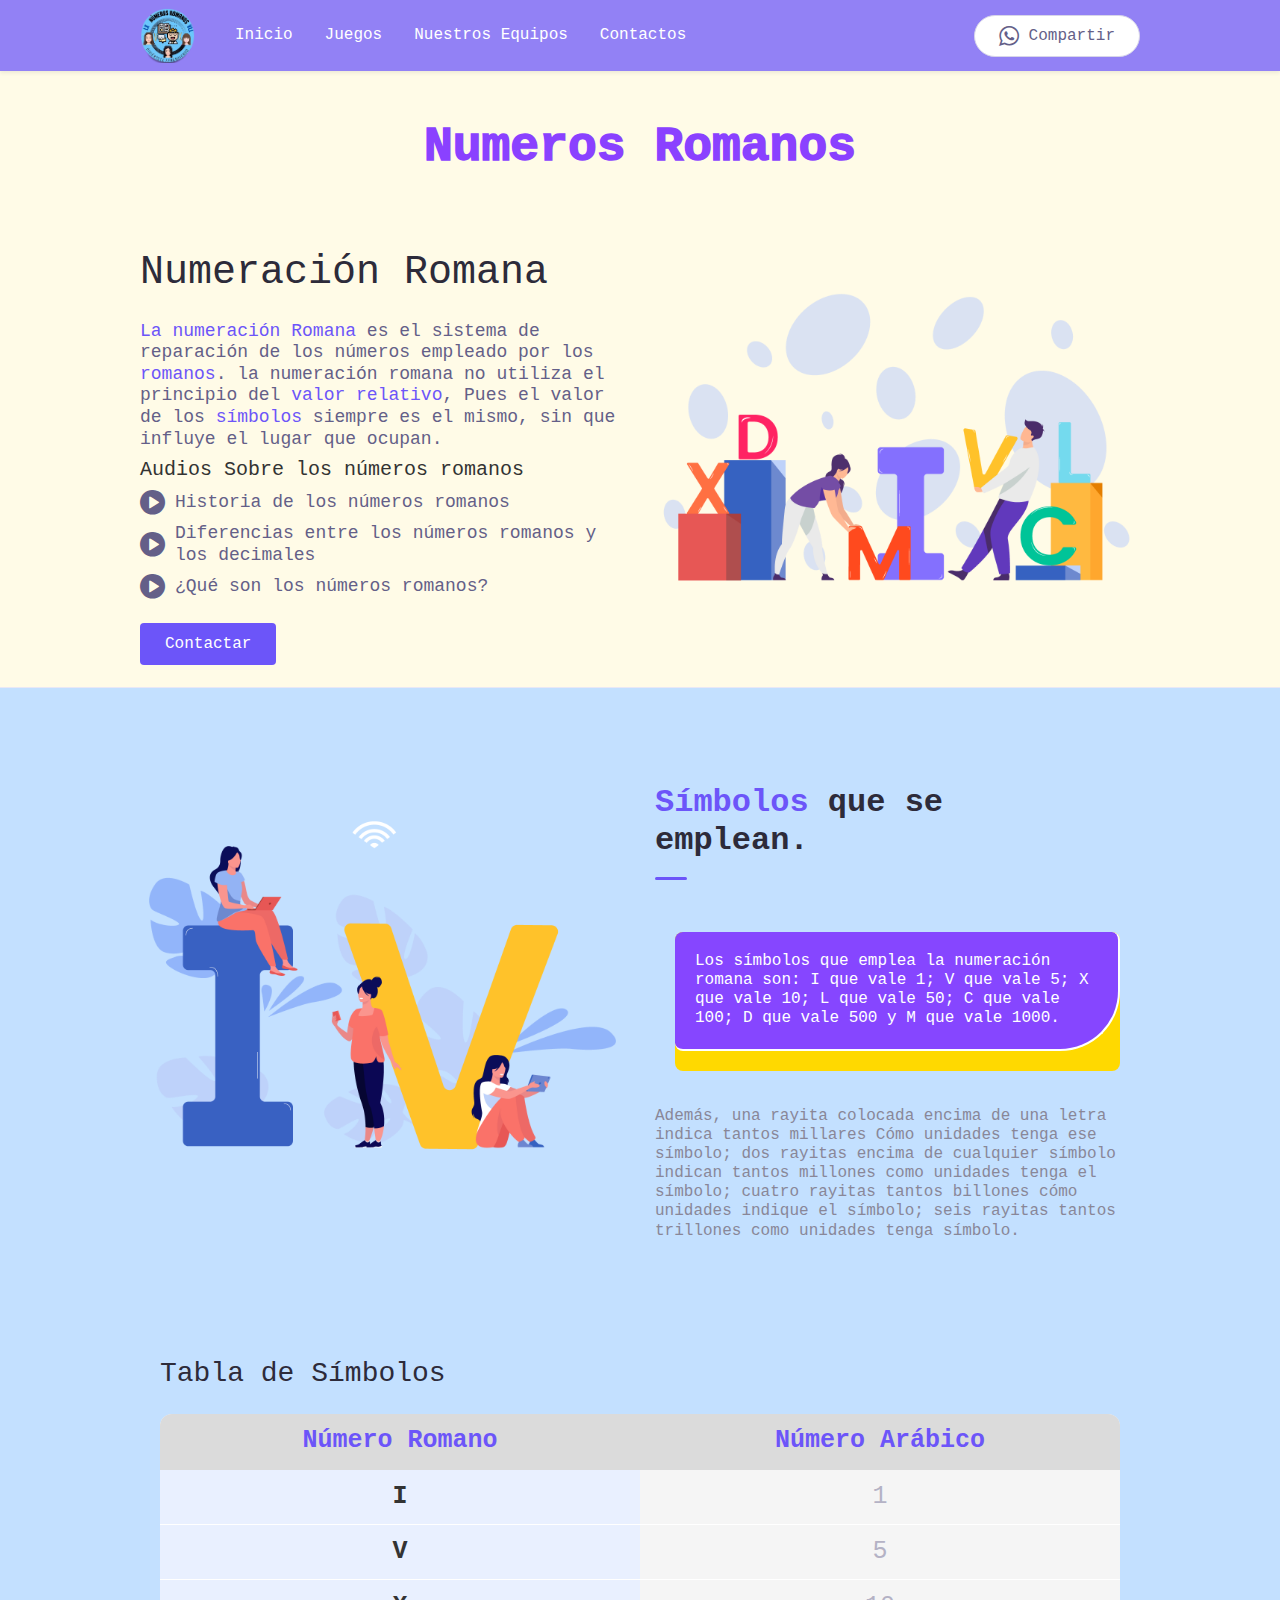
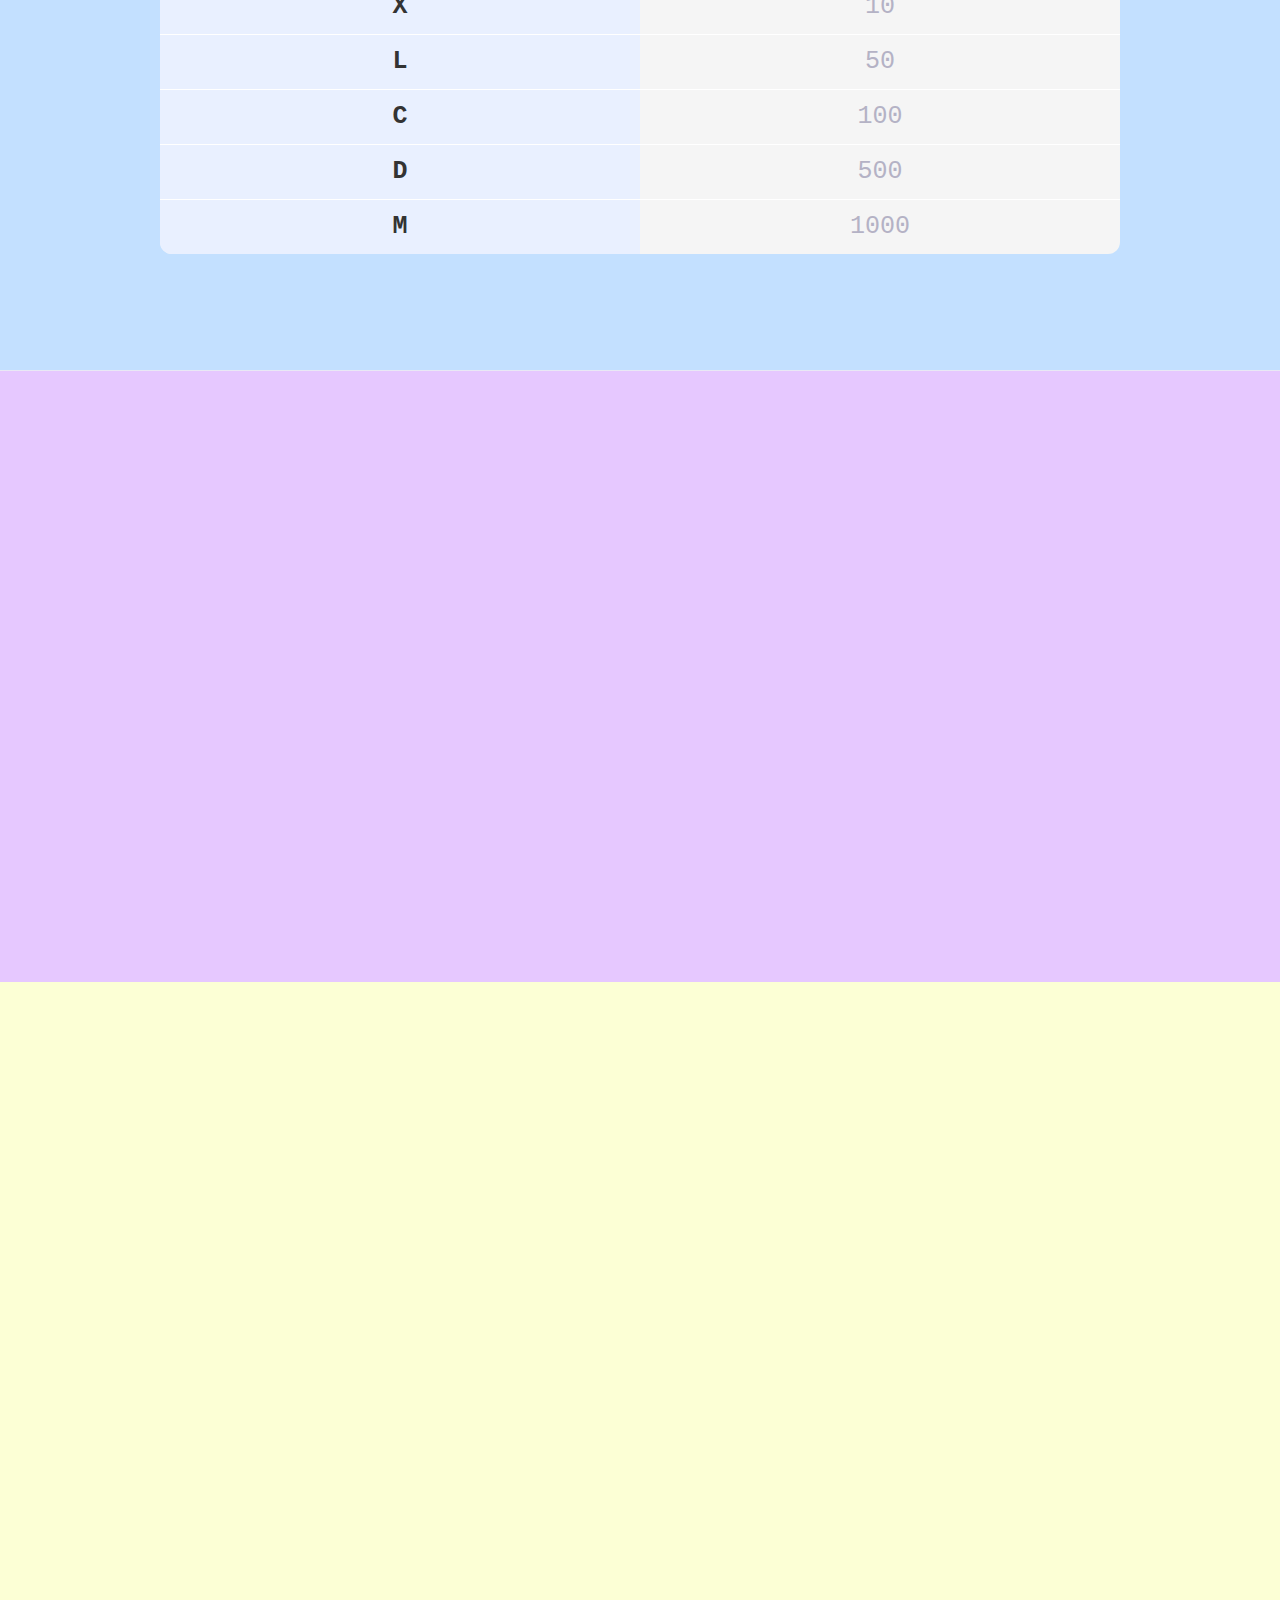
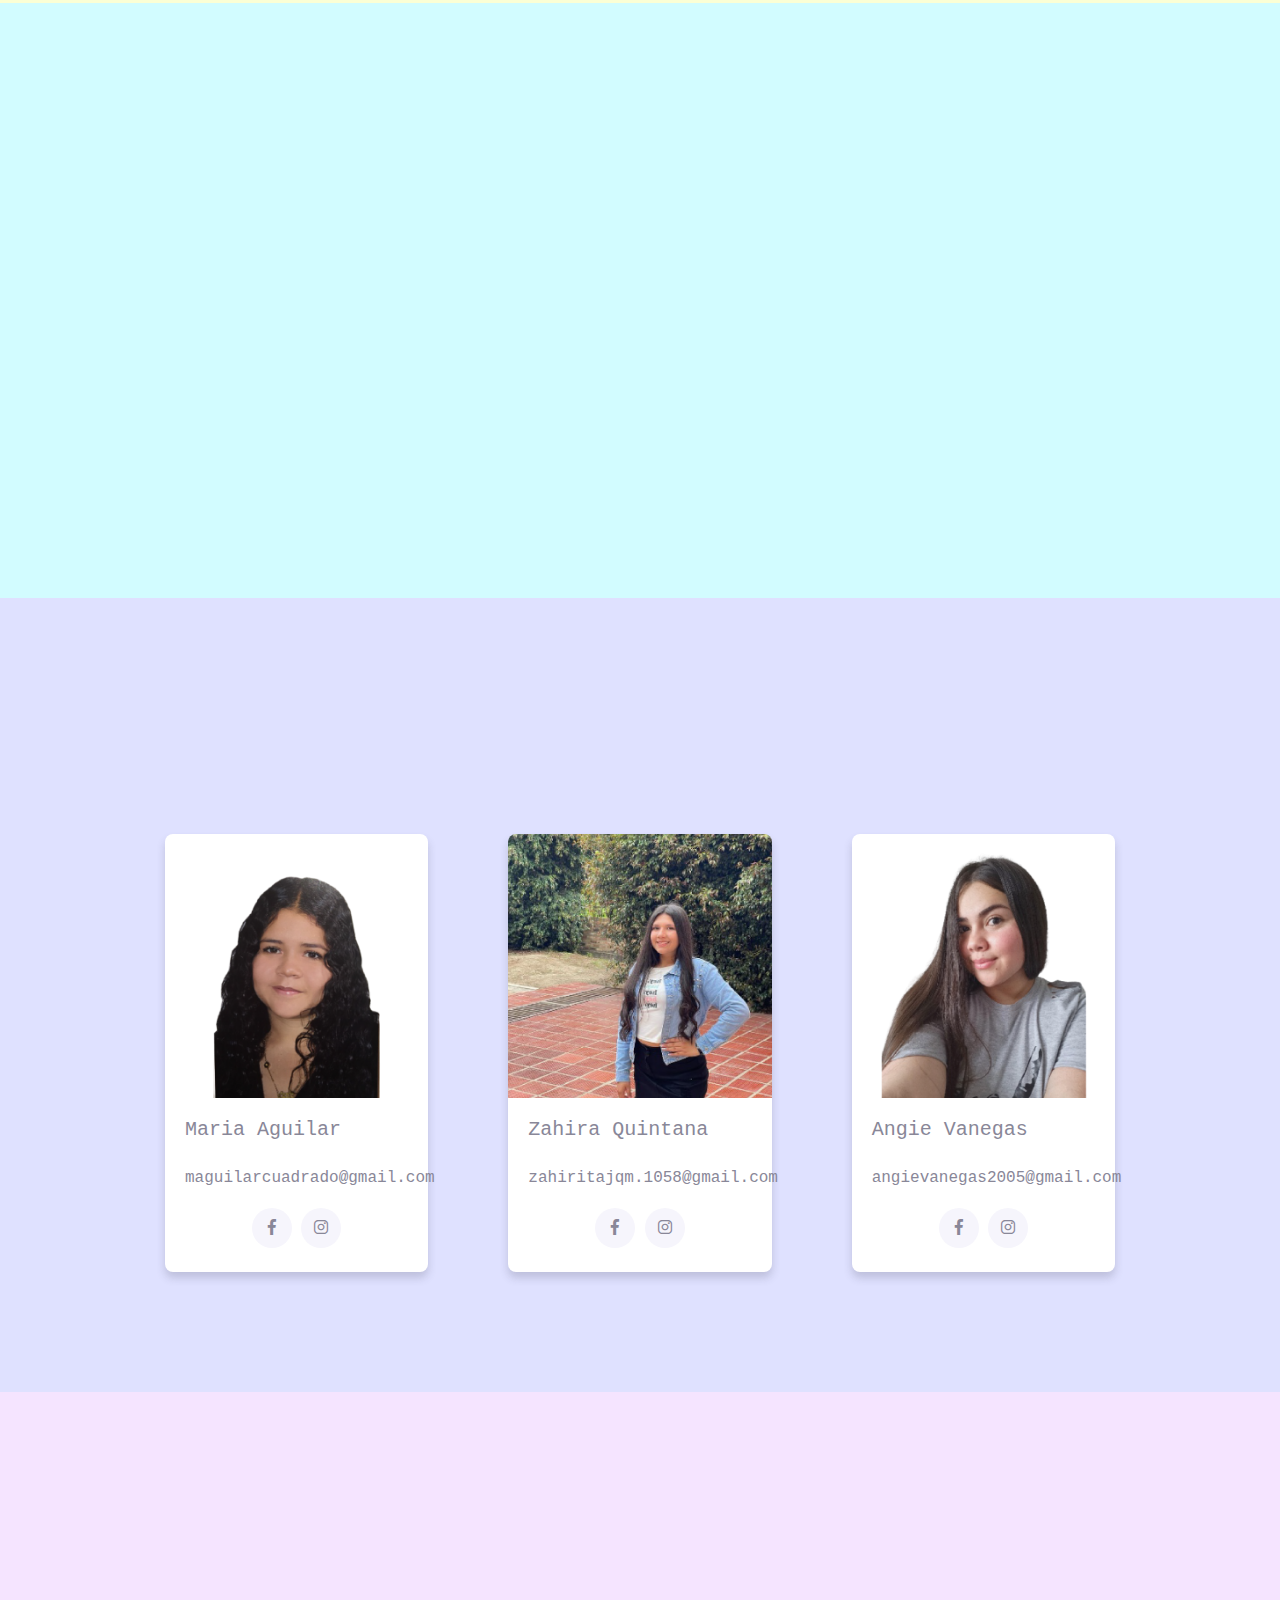
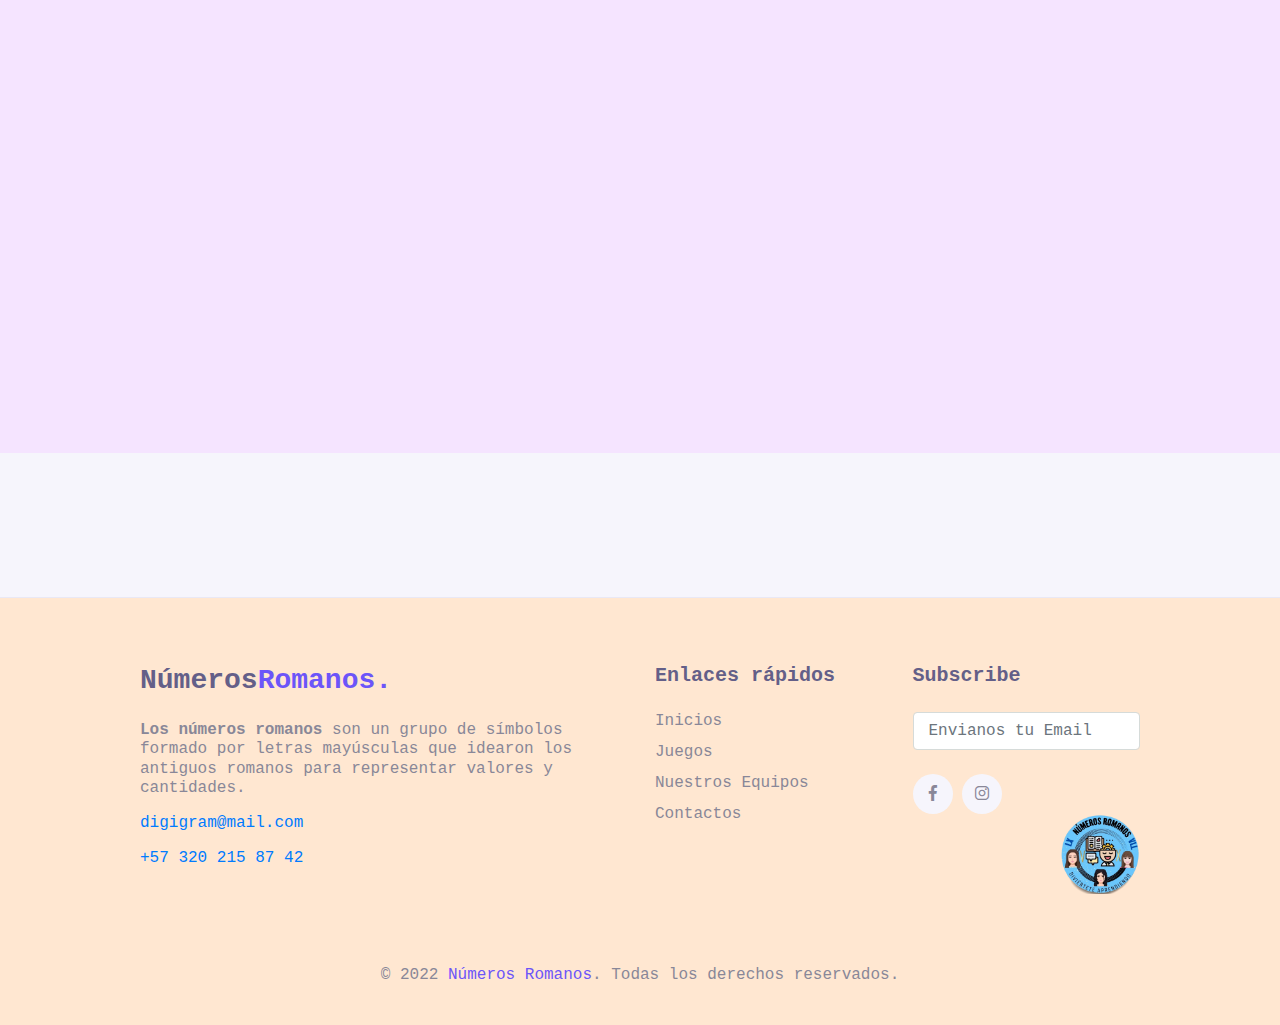
==== commit 1b9cdc18: "audios numeros romanos" ====
--- a/index.html
+++ b/index.html
@@ -25,6 +25,24 @@
 
   <!-- Back to top button -->
   <div class="back-to-top"></div>
+
+  <!-- Reproductor de mp3 -->
+  <div class="back-to-top1">
+
+
+    <div class="loader">
+      <span class="stroke"></span>
+      <span class="stroke"></span>
+      <span class="stroke"></span>
+      <span class="stroke"></span>
+      <span class="stroke"></span>
+    </div>
+    <span class="ml-2 title-audio" style="margin-right: 45px;">Diferencias e</span>
+    <span class="btn-cerrar"><i class="icofont-close" style="font-size: 25px; color: #00dbd0;"></i></span>
+  </div>
+
+
+
   <header>
     <nav class="navbar navbar-expand-lg navbar-light shadow-sm">
       <div class="container">
@@ -81,7 +99,7 @@
 
         <div class="col-lg-6 py-3 wow fadeInUp">
           <h1 class="mb-4">Numeración Romana</h1>
-          <p class="text-lg mb-5"><a
+          <p class="text-lg mb-2"><a
               href="https://www.superprof.es/diccionario/matematicas/aritmetica/numeros-romanos.html#:~:text=La%20numeraci%C3%B3n%20romana%20es%20el,%3D%20500%20y%20M%20%3D%201.000."
               class="tooltip-bottom1" data-toggle="tooltip" data-container=".tooltip-bottom1" data-placement="bottom"
               title="La numeración romana es el sistema que usaban los romanos, actualmente se emplea en fechas, capítulos, etc.
@@ -104,6 +122,87 @@
               target="_blank">símbolos</a> siempre es el mismo,
             sin que influye el lugar que ocupan.</p>
 
+          <h5 style="color: #333333;">Audios Sobre los números romanos</h5>
+
+          <div class="audio-size mb-2">
+            <i class="icofont-play-alt-1 iconoPlay"></i>
+            <span>Historia de los números romanos</span>
+          </div>
+          <div class="audio-size mb-2">
+            <i class="icofont-play-alt-1 iconoPlay"></i>
+            <span>Diferencias entre los números romanos y los decimales</span>
+          </div>
+          <div class="audio-size mb-4">
+            <i class="icofont-play-alt-1 iconoPlay"></i>
+            <span>¿Qué son los números romanos?</span>
+          </div>
+
+
+          <script>
+
+            let btnPlay = document.querySelectorAll(".audio-size");
+            let titleAudio = document.querySelector(".title-audio");
+            let backTop = document.querySelector(".back-to-top1");
+            let btnCerrar = document.querySelector(".btn-cerrar");
+            let iconoPlayAll = document.querySelectorAll(".iconoPlay");
+            const audioHnr = new Audio("sounds/hnr.mp3");
+            const audioPdnrnd = new Audio("sounds/pdnrnd.mp3");
+            const audioQnr = new Audio("sounds/qnr.mp3");
+
+            for (let i = 0; i < btnPlay.length; i++) {
+              let titulo = btnPlay[i].querySelector("span");
+              let iconoPlay = btnPlay[i].querySelector(".iconoPlay");
+              iconoPlay.addEventListener("click", () => {
+
+                if (iconoPlay.classList.contains("icofont-play-alt-1")) {
+                  console.log("abreeee")
+                  loadAudio();
+                  titleAudio.textContent = titulo.textContent;
+                  iconoPlay.classList.replace("icofont-play-alt-1", "icofont-stop");
+                  backTop.style.width = "400px";
+                  backTop.style.visibility = "visible";
+
+                  if (i == 0) {
+                    audioHnr.play();
+                  } else if (i == 1) {
+                    audioPdnrnd.play();
+                  } else if (i == 2) {
+                    audioQnr.play();
+                  } else {
+                    console.log("ningun audio encontrado")
+                  }
+                } else {
+                  console.log("abreswswswswswsweee")
+                  loadAudio();
+                  backTop.style.width = "0px";
+                  backTop.style.visibility = "hidden";
+                }
+
+
+
+              })
+            }
+
+            btnCerrar.addEventListener("click", () => {
+              backTop.style.width = "0px";
+              backTop.style.visibility = "hidden";
+              loadAudio();
+            });
+
+            function loadAudio() {
+
+              for (let j = 0; j < iconoPlayAll.length; j++) {
+                iconoPlayAll[j].classList.replace("icofont-stop", "icofont-play-alt-1");
+                audioHnr.load();
+                audioPdnrnd.load();
+                audioQnr.load();
+              }
+
+            }
+
+          </script>
+
+
           <a href="https://api.whatsapp.com/send?phone=34695685920&text=hola,%0AEn que te podemos ayudar?"
             class="btn btn-primary">Contactar</a>
 
@@ -119,7 +218,8 @@
 
 
   <main>
-    <div class="page-section" style="border-top: 1px solid #e9e8f5; border-bottom: 1px solid #e9e8f5; background-color: #c3e0ff;">
+    <div class="page-section"
+      style="border-top: 1px solid #e9e8f5; border-bottom: 1px solid #e9e8f5; background-color: #c3e0ff;">
       <div class="container">
         <div class="row mb-6">
           <div class="col-lg-6 py-3 wow zoomIn">
@@ -310,7 +410,7 @@
 
 
     <div class="page-section" id="about" style="background-color: rgb(223, 225, 255);">
-      <div class="container" >
+      <div class="container">
         <div class="text-center wow fadeInUp">
           <div class="subhead">Nuestros Equipos</div>
           <h2 class="title-section">Equipo de <span class="marked">Trabajo</span></h2>
--- a/assets/css/theme.css
+++ b/assets/css/theme.css
@@ -65,7 +65,8 @@
   background-color: #6C55F9 !important;
 }
 
-a.bg-primary:hover, a.bg-primary:focus {
+a.bg-primary:hover,
+a.bg-primary:focus {
   background-color: #5d47eb !important;
 }
 
@@ -73,7 +74,8 @@
   background-color: #FF3D85 !important;
 }
 
-a.bg-accent:hover, a.bg-accent:focus {
+a.bg-accent:hover,
+a.bg-accent:focus {
   background-color: #e93577 !important;
 }
 
@@ -81,7 +83,8 @@
   background-color: #645F88 !important;
 }
 
-a.bg-secondary:hover, a.bg-secondary:focus {
+a.bg-secondary:hover,
+a.bg-secondary:focus {
   background-color: #59547c !important;
 }
 
@@ -89,7 +92,8 @@
   background-color: #35bb78 !important;
 }
 
-a.bg-success:hover, a.bg-success:focus {
+a.bg-success:hover,
+a.bg-success:focus {
   background-color: #28a868 !important;
 }
 
@@ -97,7 +101,8 @@
   background-color: #05B4E1 !important;
 }
 
-a.bg-info:hover, a.bg-info:focus {
+a.bg-info:hover,
+a.bg-info:focus {
   background-color: #07a2c8 !important;
 }
 
@@ -105,7 +110,8 @@
   background-color: #FAC14D !important;
 }
 
-a.bg-warning:hover, a.bg-warning:focus {
+a.bg-warning:hover,
+a.bg-warning:focus {
   background-color: #ebb039 !important;
 }
 
@@ -113,7 +119,8 @@
   background-color: #FF4943 !important;
 }
 
-a.bg-danger:hover, a.bg-danger:focus {
+a.bg-danger:hover,
+a.bg-danger:focus {
   background-color: #e73832 !important;
 }
 
@@ -121,7 +128,8 @@
   background-color: #8e8aad !important;
 }
 
-a.bg-grey:hover, a.bg-grey:focus {
+a.bg-grey:hover,
+a.bg-grey:focus {
   background-color: #7d7a99 !important;
 }
 
@@ -129,7 +137,8 @@
   background-color: #F6F5FC !important;
 }
 
-a.bg-light:hover, a.bg-light:focus {
+a.bg-light:hover,
+a.bg-light:focus {
   background-color: #EDECF5 !important;
 }
 
@@ -137,7 +146,8 @@
   background-color: #2D2B3A !important;
 }
 
-a.bg-dark:hover, a.bg-dark:focus {
+a.bg-dark:hover,
+a.bg-dark:focus {
   background-color: #1d1b25 !important;
 }
 
@@ -145,7 +155,8 @@
   color: #6C55F9 !important;
 }
 
-a.text-primary:hover, a.text-primary:focus {
+a.text-primary:hover,
+a.text-primary:focus {
   color: #5d47eb !important;
 }
 
@@ -153,7 +164,8 @@
   color: #FF3D85 !important;
 }
 
-a.text-accent:hover, a.text-accent:focus {
+a.text-accent:hover,
+a.text-accent:focus {
   color: #e93577 !important;
 }
 
@@ -161,7 +173,8 @@
   color: #645F88 !important;
 }
 
-a.text-secondary:hover, a.text-secondary:focus {
+a.text-secondary:hover,
+a.text-secondary:focus {
   color: #59547c !important;
 }
 
@@ -169,7 +182,8 @@
   color: #35bb78 !important;
 }
 
-a.text-success:hover, a.text-success:focus {
+a.text-success:hover,
+a.text-success:focus {
   color: #28a868 !important;
 }
 
@@ -177,7 +191,8 @@
   color: #05B4E1 !important;
 }
 
-a.text-info:hover, a.text-info:focus {
+a.text-info:hover,
+a.text-info:focus {
   color: #07a2c8 !important;
 }
 
@@ -185,7 +200,8 @@
   color: #FAC14D !important;
 }
 
-a.text-warning:hover, a.text-warning:focus {
+a.text-warning:hover,
+a.text-warning:focus {
   color: #ebb039 !important;
 }
 
@@ -193,7 +209,8 @@
   color: #FF4943 !important;
 }
 
-a.text-danger:hover, a.text-danger:focus {
+a.text-danger:hover,
+a.text-danger:focus {
   color: #e73832 !important;
 }
 
@@ -201,7 +218,8 @@
   color: #8e8aad !important;
 }
 
-a.text-grey:hover, a.text-grey:focus {
+a.text-grey:hover,
+a.text-grey:focus {
   color: #7d7a99 !important;
 }
 
@@ -209,7 +227,8 @@
   color: #F6F5FC !important;
 }
 
-a.text-light:hover, a.text-light:focus {
+a.text-light:hover,
+a.text-light:focus {
   color: #EDECF5 !important;
 }
 
@@ -217,7 +236,8 @@
   color: #2D2B3A !important;
 }
 
-a.text-dark:hover, a.text-dark:focus {
+a.text-dark:hover,
+a.text-dark:focus {
   color: #1d1b25 !important;
 }
 
@@ -443,21 +463,24 @@
   border-color: transparent;
 }
 
-.btn-primary.disabled, .btn-primary:disabled {
+.btn-primary.disabled,
+.btn-primary:disabled {
   color: #fff;
   background-color: #a1a1a1;
   border-color: transparent;
 }
 
-.btn-primary:not(:disabled):not(.disabled):active, .btn-primary:not(:disabled):not(.disabled).active,
-.show > .btn-primary.dropdown-toggle {
+.btn-primary:not(:disabled):not(.disabled):active,
+.btn-primary:not(:disabled):not(.disabled).active,
+.show>.btn-primary.dropdown-toggle {
   color: #fff;
   background-color: #6C55F9;
   border-color: #5d47eb;
 }
 
-.btn-primary:not(:disabled):not(.disabled):active:focus, .btn-primary:not(:disabled):not(.disabled).active:focus,
-.show > .btn-primary.dropdown-toggle:focus {
+.btn-primary:not(:disabled):not(.disabled):active:focus,
+.btn-primary:not(:disabled):not(.disabled).active:focus,
+.show>.btn-primary.dropdown-toggle:focus {
   box-shadow: none;
 }
 
@@ -467,21 +490,24 @@
   border-color: transparent;
 }
 
-.btn-accent.disabled, .btn-accent:disabled {
+.btn-accent.disabled,
+.btn-accent:disabled {
   color: #fff;
   background-color: #e93577;
   border-color: transparent;
 }
 
-.btn-accent:not(:disabled):not(.disabled):active, .btn-accent:not(:disabled):not(.disabled).active,
-.show > .btn-accent.dropdown-toggle {
+.btn-accent:not(:disabled):not(.disabled):active,
+.btn-accent:not(:disabled):not(.disabled).active,
+.show>.btn-accent.dropdown-toggle {
   color: #fff;
   background-color: #FF3D85;
   border-color: #e93577;
 }
 
-.btn-accent:not(:disabled):not(.disabled):active:focus, .btn-accent:not(:disabled):not(.disabled).active:focus,
-.show > .btn-accent.dropdown-toggle:focus {
+.btn-accent:not(:disabled):not(.disabled):active:focus,
+.btn-accent:not(:disabled):not(.disabled).active:focus,
+.show>.btn-accent.dropdown-toggle:focus {
   box-shadow: none;
 }
 
@@ -491,21 +517,24 @@
   border-color: transparent;
 }
 
-.btn-secondary.disabled, .btn-secondary:disabled {
+.btn-secondary.disabled,
+.btn-secondary:disabled {
   color: #fff;
   background-color: #59547c;
   border-color: transparent;
 }
 
-.btn-secondary:not(:disabled):not(.disabled):active, .btn-secondary:not(:disabled):not(.disabled).active,
-.show > .btn-secondary.dropdown-toggle {
+.btn-secondary:not(:disabled):not(.disabled):active,
+.btn-secondary:not(:disabled):not(.disabled).active,
+.show>.btn-secondary.dropdown-toggle {
   color: #fff;
   background-color: #645F88;
   border-color: #59547c;
 }
 
-.btn-secondary:not(:disabled):not(.disabled):active:focus, .btn-secondary:not(:disabled):not(.disabled).active:focus,
-.show > .btn-secondary.dropdown-toggle:focus {
+.btn-secondary:not(:disabled):not(.disabled):active:focus,
+.btn-secondary:not(:disabled):not(.disabled).active:focus,
+.show>.btn-secondary.dropdown-toggle:focus {
   box-shadow: none;
 }
 
@@ -515,21 +544,24 @@
   border-color: transparent;
 }
 
-.btn-success.disabled, .btn-success:disabled {
+.btn-success.disabled,
+.btn-success:disabled {
   color: #fff;
   background-color: #28a868;
   border-color: transparent;
 }
 
-.btn-success:not(:disabled):not(.disabled):active, .btn-success:not(:disabled):not(.disabled).active,
-.show > .btn-success.dropdown-toggle {
+.btn-success:not(:disabled):not(.disabled):active,
+.btn-success:not(:disabled):not(.disabled).active,
+.show>.btn-success.dropdown-toggle {
   color: #fff;
   background-color: #35bb78;
   border-color: #28a868;
 }
 
-.btn-success:not(:disabled):not(.disabled):active:focus, .btn-success:not(:disabled):not(.disabled).active:focus,
-.show > .btn-success.dropdown-toggle:focus {
+.btn-success:not(:disabled):not(.disabled):active:focus,
+.btn-success:not(:disabled):not(.disabled).active:focus,
+.show>.btn-success.dropdown-toggle:focus {
   box-shadow: none;
 }
 
@@ -539,21 +571,24 @@
   border-color: transparent;
 }
 
-.btn-info.disabled, .btn-info:disabled {
+.btn-info.disabled,
+.btn-info:disabled {
   color: #fff;
   background-color: #07a2c8;
   border-color: transparent;
 }
 
-.btn-info:not(:disabled):not(.disabled):active, .btn-info:not(:disabled):not(.disabled).active,
-.show > .btn-info.dropdown-toggle {
+.btn-info:not(:disabled):not(.disabled):active,
+.btn-info:not(:disabled):not(.disabled).active,
+.show>.btn-info.dropdown-toggle {
   color: #fff;
   background-color: #05B4E1;
   border-color: #07a2c8;
 }
 
-.btn-info:not(:disabled):not(.disabled):active:focus, .btn-info:not(:disabled):not(.disabled).active:focus,
-.show > .btn-info.dropdown-toggle:focus {
+.btn-info:not(:disabled):not(.disabled):active:focus,
+.btn-info:not(:disabled):not(.disabled).active:focus,
+.show>.btn-info.dropdown-toggle:focus {
   box-shadow: none;
 }
 
@@ -563,21 +598,24 @@
   border-color: transparent;
 }
 
-.btn-warning.disabled, .btn-warning:disabled {
+.btn-warning.disabled,
+.btn-warning:disabled {
   color: #343531;
   background-color: #ebb039;
   border-color: transparent;
 }
 
-.btn-warning:not(:disabled):not(.disabled):active, .btn-warning:not(:disabled):not(.disabled).active,
-.show > .btn-warning.dropdown-toggle {
+.btn-warning:not(:disabled):not(.disabled):active,
+.btn-warning:not(:disabled):not(.disabled).active,
+.show>.btn-warning.dropdown-toggle {
   color: #343531;
   background-color: #FAC14D;
   border-color: #ebb039;
 }
 
-.btn-warning:not(:disabled):not(.disabled):active:focus, .btn-warning:not(:disabled):not(.disabled).active:focus,
-.show > .btn-warning.dropdown-toggle:focus {
+.btn-warning:not(:disabled):not(.disabled):active:focus,
+.btn-warning:not(:disabled):not(.disabled).active:focus,
+.show>.btn-warning.dropdown-toggle:focus {
   box-shadow: none;
 }
 
@@ -587,21 +625,24 @@
   border-color: transparent;
 }
 
-.btn-danger.disabled, .btn-danger:disabled {
+.btn-danger.disabled,
+.btn-danger:disabled {
   color: #fff;
   background-color: #e73832;
   border-color: transparent;
 }
 
-.btn-danger:not(:disabled):not(.disabled):active, .btn-danger:not(:disabled):not(.disabled).active,
-.show > .btn-danger.dropdown-toggle {
+.btn-danger:not(:disabled):not(.disabled):active,
+.btn-danger:not(:disabled):not(.disabled).active,
+.show>.btn-danger.dropdown-toggle {
   color: #fff;
   background-color: #FF4943;
   border-color: #e73832;
 }
 
-.btn-danger:not(:disabled):not(.disabled):active:focus, .btn-danger:not(:disabled):not(.disabled).active:focus,
-.show > .btn-danger.dropdown-toggle:focus {
+.btn-danger:not(:disabled):not(.disabled):active:focus,
+.btn-danger:not(:disabled):not(.disabled).active:focus,
+.show>.btn-danger.dropdown-toggle:focus {
   box-shadow: none;
 }
 
@@ -617,28 +658,32 @@
   border-color: transparent;
 }
 
-.btn-light:focus, .btn-light.focus {
+.btn-light:focus,
+.btn-light.focus {
   color: #8e8aad;
   background-color: #d5dfdc;
   border-color: transparent;
   box-shadow: none;
 }
 
-.btn-light.disabled, .btn-light:disabled {
+.btn-light.disabled,
+.btn-light:disabled {
   color: #8e8aad;
   background-color: #d0ddd9;
   border-color: transparent;
 }
 
-.btn-light:not(:disabled):not(.disabled):active, .btn-light:not(:disabled):not(.disabled).active,
-.show > .btn-light.dropdown-toggle {
+.btn-light:not(:disabled):not(.disabled):active,
+.btn-light:not(:disabled):not(.disabled).active,
+.show>.btn-light.dropdown-toggle {
   color: #8e8aad;
   background-color: #F5F9F6;
   border-color: #d0ddd9;
 }
 
-.btn-light:not(:disabled):not(.disabled):active:focus, .btn-light:not(:disabled):not(.disabled).active:focus,
-.show > .btn-light.dropdown-toggle:focus {
+.btn-light:not(:disabled):not(.disabled):active:focus,
+.btn-light:not(:disabled):not(.disabled).active:focus,
+.show>.btn-light.dropdown-toggle:focus {
   box-shadow: none;
 }
 
@@ -648,21 +693,24 @@
   border-color: transparent;
 }
 
-.btn-dark.disabled, .btn-dark:disabled {
+.btn-dark.disabled,
+.btn-dark:disabled {
   color: #fff;
   background-color: #1d1b25;
   border-color: transparent;
 }
 
-.btn-dark:not(:disabled):not(.disabled):active, .btn-dark:not(:disabled):not(.disabled).active,
-.show > .btn-dark.dropdown-toggle {
+.btn-dark:not(:disabled):not(.disabled):active,
+.btn-dark:not(:disabled):not(.disabled).active,
+.show>.btn-dark.dropdown-toggle {
   color: #fff;
   background-color: #2D2B3A;
   border-color: #1d1b25;
 }
 
-.btn-dark:not(:disabled):not(.disabled):active:focus, .btn-dark:not(:disabled):not(.disabled).active:focus,
-.show > .btn-dark.dropdown-toggle:focus {
+.btn-dark:not(:disabled):not(.disabled):active:focus,
+.btn-dark:not(:disabled):not(.disabled).active:focus,
+.show>.btn-dark.dropdown-toggle:focus {
   box-shadow: none;
 }
 
@@ -679,14 +727,22 @@
   border-color: transparent;
 }
 
-.btn-primary:focus, .btn-primary.focus,
-.btn-accent:focus, .btn-accent.focus,
-.btn-secondary:focus, .btn-secondary.focus,
-.btn-success:focus, .btn-success.focus,
-.btn-info:focus, .btn-info.focus,
-.btn-warning:focus, .btn-warning.focus,
-.btn-danger:focus, .btn-danger.focus,
-.btn-dark:focus, .btn-dark.focus {
+.btn-primary:focus,
+.btn-primary.focus,
+.btn-accent:focus,
+.btn-accent.focus,
+.btn-secondary:focus,
+.btn-secondary.focus,
+.btn-success:focus,
+.btn-success.focus,
+.btn-info:focus,
+.btn-info.focus,
+.btn-warning:focus,
+.btn-warning.focus,
+.btn-danger:focus,
+.btn-danger.focus,
+.btn-dark:focus,
+.btn-dark.focus {
   color: #fff;
   background-color: #8e8aad;
   border-color: transparent;
@@ -718,24 +774,28 @@
   border-color: #6C55F9;
 }
 
-.btn-outline-primary:focus, .btn-outline-primary.focus {
-  box-shadow: none;
-}
-
-.btn-outline-primary.disabled, .btn-outline-primary:disabled {
+.btn-outline-primary:focus,
+.btn-outline-primary.focus {
+  box-shadow: none;
+}
+
+.btn-outline-primary.disabled,
+.btn-outline-primary:disabled {
   color: #6C55F9;
   background-color: transparent;
 }
 
-.btn-outline-primary:not(:disabled):not(.disabled):active, .btn-outline-primary:not(:disabled):not(.disabled).active,
-.show > .btn-outline-primary.dropdown-toggle {
+.btn-outline-primary:not(:disabled):not(.disabled):active,
+.btn-outline-primary:not(:disabled):not(.disabled).active,
+.show>.btn-outline-primary.dropdown-toggle {
   color: #fff;
   background-color: #6C55F9;
   border-color: #6C55F9;
 }
 
-.btn-outline-primary:not(:disabled):not(.disabled):active:focus, .btn-outline-primary:not(:disabled):not(.disabled).active:focus,
-.show > .btn-outline-primary.dropdown-toggle:focus {
+.btn-outline-primary:not(:disabled):not(.disabled):active:focus,
+.btn-outline-primary:not(:disabled):not(.disabled).active:focus,
+.show>.btn-outline-primary.dropdown-toggle:focus {
   box-shadow: none;
 }
 
@@ -750,24 +810,28 @@
   border-color: #FF3D85;
 }
 
-.btn-outline-accent:focus, .btn-outline-accent.focus {
-  box-shadow: none;
-}
-
-.btn-outline-accent.disabled, .btn-outline-accent:disabled {
+.btn-outline-accent:focus,
+.btn-outline-accent.focus {
+  box-shadow: none;
+}
+
+.btn-outline-accent.disabled,
+.btn-outline-accent:disabled {
   color: #FF3D85;
   background-color: transparent;
 }
 
-.btn-outline-accent:not(:disabled):not(.disabled):active, .btn-outline-accent:not(:disabled):not(.disabled).active,
-.show > .btn-outline-accent.dropdown-toggle {
+.btn-outline-accent:not(:disabled):not(.disabled):active,
+.btn-outline-accent:not(:disabled):not(.disabled).active,
+.show>.btn-outline-accent.dropdown-toggle {
   color: #fff;
   background-color: #FF3D85;
   border-color: #FF3D85;
 }
 
-.btn-outline-accent:not(:disabled):not(.disabled):active:focus, .btn-outline-accent:not(:disabled):not(.disabled).active:focus,
-.show > .btn-outline-accent.dropdown-toggle:focus {
+.btn-outline-accent:not(:disabled):not(.disabled):active:focus,
+.btn-outline-accent:not(:disabled):not(.disabled).active:focus,
+.show>.btn-outline-accent.dropdown-toggle:focus {
   box-shadow: none;
 }
 
@@ -782,24 +846,28 @@
   border-color: #645F88;
 }
 
-.btn-outline-secondary:focus, .btn-outline-secondary.focus {
-  box-shadow: none;
-}
-
-.btn-outline-secondary.disabled, .btn-outline-secondary:disabled {
+.btn-outline-secondary:focus,
+.btn-outline-secondary.focus {
+  box-shadow: none;
+}
+
+.btn-outline-secondary.disabled,
+.btn-outline-secondary:disabled {
   color: #645F88;
   background-color: transparent;
 }
 
-.btn-outline-secondary:not(:disabled):not(.disabled):active, .btn-outline-secondary:not(:disabled):not(.disabled).active,
-.show > .btn-outline-secondary.dropdown-toggle {
+.btn-outline-secondary:not(:disabled):not(.disabled):active,
+.btn-outline-secondary:not(:disabled):not(.disabled).active,
+.show>.btn-outline-secondary.dropdown-toggle {
   color: #fff;
   background-color: #645F88;
   border-color: #645F88;
 }
 
-.btn-outline-secondary:not(:disabled):not(.disabled):active:focus, .btn-outline-secondary:not(:disabled):not(.disabled).active:focus,
-.show > .btn-outline-secondary.dropdown-toggle:focus {
+.btn-outline-secondary:not(:disabled):not(.disabled):active:focus,
+.btn-outline-secondary:not(:disabled):not(.disabled).active:focus,
+.show>.btn-outline-secondary.dropdown-toggle:focus {
   box-shadow: none;
 }
 
@@ -814,24 +882,28 @@
   border-color: #35bb78;
 }
 
-.btn-outline-success:focus, .btn-outline-success.focus {
-  box-shadow: none;
-}
-
-.btn-outline-success.disabled, .btn-outline-success:disabled {
+.btn-outline-success:focus,
+.btn-outline-success.focus {
+  box-shadow: none;
+}
+
+.btn-outline-success.disabled,
+.btn-outline-success:disabled {
   color: #35bb78;
   background-color: transparent;
 }
 
-.btn-outline-success:not(:disabled):not(.disabled):active, .btn-outline-success:not(:disabled):not(.disabled).active,
-.show > .btn-outline-success.dropdown-toggle {
+.btn-outline-success:not(:disabled):not(.disabled):active,
+.btn-outline-success:not(:disabled):not(.disabled).active,
+.show>.btn-outline-success.dropdown-toggle {
   color: #fff;
   background-color: #35bb78;
   border-color: #35bb78;
 }
 
-.btn-outline-success:not(:disabled):not(.disabled):active:focus, .btn-outline-success:not(:disabled):not(.disabled).active:focus,
-.show > .btn-outline-success.dropdown-toggle:focus {
+.btn-outline-success:not(:disabled):not(.disabled):active:focus,
+.btn-outline-success:not(:disabled):not(.disabled).active:focus,
+.show>.btn-outline-success.dropdown-toggle:focus {
   box-shadow: none;
 }
 
@@ -846,24 +918,28 @@
   border-color: #05B4E1;
 }
 
-.btn-outline-info:focus, .btn-outline-info.focus {
-  box-shadow: none;
-}
-
-.btn-outline-info.disabled, .btn-outline-info:disabled {
+.btn-outline-info:focus,
+.btn-outline-info.focus {
+  box-shadow: none;
+}
+
+.btn-outline-info.disabled,
+.btn-outline-info:disabled {
   color: #05B4E1;
   background-color: transparent;
 }
 
-.btn-outline-info:not(:disabled):not(.disabled):active, .btn-outline-info:not(:disabled):not(.disabled).active,
-.show > .btn-outline-info.dropdown-toggle {
+.btn-outline-info:not(:disabled):not(.disabled):active,
+.btn-outline-info:not(:disabled):not(.disabled).active,
+.show>.btn-outline-info.dropdown-toggle {
   color: #fff;
   background-color: #05B4E1;
   border-color: #05B4E1;
 }
 
-.btn-outline-info:not(:disabled):not(.disabled):active:focus, .btn-outline-info:not(:disabled):not(.disabled).active:focus,
-.show > .btn-outline-info.dropdown-toggle:focus {
+.btn-outline-info:not(:disabled):not(.disabled):active:focus,
+.btn-outline-info:not(:disabled):not(.disabled).active:focus,
+.show>.btn-outline-info.dropdown-toggle:focus {
   box-shadow: none;
 }
 
@@ -878,24 +954,28 @@
   border-color: #FAC14D;
 }
 
-.btn-outline-warning:focus, .btn-outline-warning.focus {
-  box-shadow: none;
-}
-
-.btn-outline-warning.disabled, .btn-outline-warning:disabled {
+.btn-outline-warning:focus,
+.btn-outline-warning.focus {
+  box-shadow: none;
+}
+
+.btn-outline-warning.disabled,
+.btn-outline-warning:disabled {
   color: #FAC14D;
   background-color: transparent;
 }
 
-.btn-outline-warning:not(:disabled):not(.disabled):active, .btn-outline-warning:not(:disabled):not(.disabled).active,
-.show > .btn-outline-warning.dropdown-toggle {
+.btn-outline-warning:not(:disabled):not(.disabled):active,
+.btn-outline-warning:not(:disabled):not(.disabled).active,
+.show>.btn-outline-warning.dropdown-toggle {
   color: #212529;
   background-color: #FAC14D;
   border-color: #FAC14D;
 }
 
-.btn-outline-warning:not(:disabled):not(.disabled):active:focus, .btn-outline-warning:not(:disabled):not(.disabled).active:focus,
-.show > .btn-outline-warning.dropdown-toggle:focus {
+.btn-outline-warning:not(:disabled):not(.disabled):active:focus,
+.btn-outline-warning:not(:disabled):not(.disabled).active:focus,
+.show>.btn-outline-warning.dropdown-toggle:focus {
   box-shadow: none;
 }
 
@@ -910,24 +990,28 @@
   border-color: #FF4943;
 }
 
-.btn-outline-danger:focus, .btn-outline-danger.focus {
-  box-shadow: none;
-}
-
-.btn-outline-danger.disabled, .btn-outline-danger:disabled {
+.btn-outline-danger:focus,
+.btn-outline-danger.focus {
+  box-shadow: none;
+}
+
+.btn-outline-danger.disabled,
+.btn-outline-danger:disabled {
   color: #FF4943;
   background-color: transparent;
 }
 
-.btn-outline-danger:not(:disabled):not(.disabled):active, .btn-outline-danger:not(:disabled):not(.disabled).active,
-.show > .btn-outline-danger.dropdown-toggle {
+.btn-outline-danger:not(:disabled):not(.disabled):active,
+.btn-outline-danger:not(:disabled):not(.disabled).active,
+.show>.btn-outline-danger.dropdown-toggle {
   color: #fff;
   background-color: #FF4943;
   border-color: #FF4943;
 }
 
-.btn-outline-danger:not(:disabled):not(.disabled):active:focus, .btn-outline-danger:not(:disabled):not(.disabled).active:focus,
-.show > .btn-outline-danger.dropdown-toggle:focus {
+.btn-outline-danger:not(:disabled):not(.disabled):active:focus,
+.btn-outline-danger:not(:disabled):not(.disabled).active:focus,
+.show>.btn-outline-danger.dropdown-toggle:focus {
   box-shadow: none;
 }
 
@@ -942,24 +1026,28 @@
   border-color: #F6F5FC;
 }
 
-.btn-outline-light:focus, .btn-outline-light.focus {
-  box-shadow: none;
-}
-
-.btn-outline-light.disabled, .btn-outline-light:disabled {
+.btn-outline-light:focus,
+.btn-outline-light.focus {
+  box-shadow: none;
+}
+
+.btn-outline-light.disabled,
+.btn-outline-light:disabled {
   color: #F6F5FC;
   background-color: transparent;
 }
 
-.btn-outline-light:not(:disabled):not(.disabled):active, .btn-outline-light:not(:disabled):not(.disabled).active,
-.show > .btn-outline-light.dropdown-toggle {
+.btn-outline-light:not(:disabled):not(.disabled):active,
+.btn-outline-light:not(:disabled):not(.disabled).active,
+.show>.btn-outline-light.dropdown-toggle {
   color: #343531;
   background-color: #F6F5FC;
   border-color: #F6F5FC;
 }
 
-.btn-outline-light:not(:disabled):not(.disabled):active:focus, .btn-outline-light:not(:disabled):not(.disabled).active:focus,
-.show > .btn-outline-light.dropdown-toggle:focus {
+.btn-outline-light:not(:disabled):not(.disabled):active:focus,
+.btn-outline-light:not(:disabled):not(.disabled).active:focus,
+.show>.btn-outline-light.dropdown-toggle:focus {
   box-shadow: none;
 }
 
@@ -974,24 +1062,28 @@
   border-color: #2D2B3A;
 }
 
-.btn-outline-dark:focus, .btn-outline-dark.focus {
-  box-shadow: none;
-}
-
-.btn-outline-dark.disabled, .btn-outline-dark:disabled {
+.btn-outline-dark:focus,
+.btn-outline-dark.focus {
+  box-shadow: none;
+}
+
+.btn-outline-dark.disabled,
+.btn-outline-dark:disabled {
   color: #2D2B3A;
   background-color: transparent;
 }
 
-.btn-outline-dark:not(:disabled):not(.disabled):active, .btn-outline-dark:not(:disabled):not(.disabled).active,
-.show > .btn-outline-dark.dropdown-toggle {
+.btn-outline-dark:not(:disabled):not(.disabled):active,
+.btn-outline-dark:not(:disabled):not(.disabled).active,
+.show>.btn-outline-dark.dropdown-toggle {
   color: #fff;
   background-color: #2D2B3A;
   border-color: #2D2B3A;
 }
 
-.btn-outline-dark:not(:disabled):not(.disabled):active:focus, .btn-outline-dark:not(:disabled):not(.disabled).active:focus,
-.show > .btn-outline-dark.dropdown-toggle:focus {
+.btn-outline-dark:not(:disabled):not(.disabled):active:focus,
+.btn-outline-dark:not(:disabled):not(.disabled).active:focus,
+.show>.btn-outline-dark.dropdown-toggle:focus {
   box-shadow: none;
 }
 
@@ -1006,11 +1098,13 @@
   text-decoration: underline;
 }
 
-.btn-link:focus, .btn-link.focus {
+.btn-link:focus,
+.btn-link.focus {
   text-decoration: underline;
 }
 
-.btn-link:disabled, .btn-link.disabled {
+.btn-link:disabled,
+.btn-link.disabled {
   color: #645F88;
   pointer-events: none;
 }
@@ -1029,7 +1123,7 @@
   color: #8e8aad;
 }
 
-.breadcrumb .breadcrumb-item + .breadcrumb-item::before {
+.breadcrumb .breadcrumb-item+.breadcrumb-item::before {
   color: #8e8aad;
 }
 
@@ -1042,7 +1136,7 @@
   text-decoration: none;
 }
 
-.breadcrumb-dark .breadcrumb-item + .breadcrumb-item::before {
+.breadcrumb-dark .breadcrumb-item+.breadcrumb-item::before {
   display: inline-block;
   padding-right: 0.5rem;
   color: rgba(255, 255, 255, 0.8);
@@ -1075,7 +1169,7 @@
   z-index: 1080;
 }
 
-.navbar.sticky.fixed ~ * {
+.navbar.sticky.fixed~* {
   margin-top: 70px;
 }
 
@@ -1094,6 +1188,7 @@
   from {
     top: -100%;
   }
+
   to {
     top: 0;
   }
@@ -1123,12 +1218,13 @@
   color: #fff;
 }
 
-.navbar-light .navbar-nav .nav-link:hover, .navbar-light .navbar-nav .nav-link:focus {
+.navbar-light .navbar-nav .nav-link:hover,
+.navbar-light .navbar-nav .nav-link:focus {
   color: #333333;
 }
 
-.navbar-light .navbar-nav .show > .nav-link,
-.navbar-light .navbar-nav .active > .nav-link,
+.navbar-light .navbar-nav .show>.nav-link,
+.navbar-light .navbar-nav .active>.nav-link,
 .navbar-light .navbar-nav .nav-link.show,
 .navbar-light .navbar-nav .nav-link.active {
   font-weight: 600;
@@ -1141,10 +1237,12 @@
     margin-top: 0;
     border-top: none;
   }
+
   .navbar-expand-sm .navbar-nav .nav-link {
     padding-right: 16px;
     padding-left: 16px;
   }
+
   .navbar-expand-sm .navbar-nav {
     align-items: center;
   }
@@ -1155,10 +1253,12 @@
     margin-top: 0;
     border-top: none;
   }
+
   .navbar-expand-md .navbar-nav .nav-link {
     padding-right: 16px;
     padding-left: 16px;
   }
+
   .navbar-expand-md .navbar-nav {
     align-items: center;
   }
@@ -1169,10 +1269,12 @@
     margin-top: 0;
     border-top: none;
   }
+
   .navbar-expand-lg .navbar-nav .nav-link {
     padding-right: 16px;
     padding-left: 16px;
   }
+
   .navbar-expand-lg .navbar-nav {
     align-items: center;
   }
@@ -1183,10 +1285,12 @@
     margin-top: 0;
     border-top: none;
   }
+
   .navbar-expand-xl .navbar-nav .nav-link {
     padding-right: 16px;
     padding-left: 16px;
   }
+
   .navbar-expand-xl .navbar-nav {
     align-items: center;
   }
@@ -1292,7 +1396,7 @@
   background-repeat: no-repeat;
 }
 
-.bg-image > * {
+.bg-image>* {
   position: relative;
   z-index: 10;
 }
@@ -1373,8 +1477,8 @@
   border-top: 2px solid #555;
   border-right: 2px solid #555;
   -webkit-transform: rotate(-45deg);
-     -moz-transform: rotate(-45deg);
-          transform: rotate(-45deg);
+  -moz-transform: rotate(-45deg);
+  transform: rotate(-45deg);
 }
 
 .back-to-top:hover {
@@ -1385,6 +1489,94 @@
   border-color: #fff;
 }
 
+.audio-size{
+  font-size: 18px;
+  display: flex;
+  align-items: center;
+}
+.audio-size i{
+  font-size: 25px;
+  padding-right: 10px;
+  cursor: pointer;
+}
+
+.back-to-top1 {
+  position: fixed;
+  top: 100px;
+  right: 0px;
+  width: 0px;
+  height: 50px;
+  border-top-left-radius: 25px;
+  border-bottom-left-radius: 25px;
+  background: rgb(34, 34, 34);
+  visibility: hidden;
+  transition: all .2s ease;
+  z-index: 1100;
+  display: flex;
+  justify-content: left;
+  align-items: center;
+  padding-left: 15px;
+}
+
+.back-to-top1 .btn-cerrar{
+  padding: 10px;
+  right: 0px; position: absolute;
+  cursor: pointer;
+}
+
+.back-to-top1 .title-audio {
+  color: #fff;
+  font-size: 16px;
+  font-weight: 300;
+}
+
+.back-to-top1 .loader {
+  height: 30px;
+  display: flex;
+  align-items: center;
+}
+
+
+.back-to-top1 .loader .stroke {
+  display: block;
+  position: relative;
+  background-color: #00dbd0;
+  height: 100%;
+  width: 5px;
+  border-radius: 5px;
+  margin: 0 2px;
+  animation: animate 1.2s linear infinite;
+}
+
+@keyframes animate {
+  50% {
+    height: 20%;
+  }
+
+  100% {
+    height: 100%;
+  }
+}
+
+.back-to-top1 .loader .stroke:nth-child(1) {
+  animation-delay: 0s;
+}
+
+.back-to-top1 .loader .stroke:nth-child(2) {
+  animation-delay: 0.3s;
+}
+
+.back-to-top1 .loader .stroke:nth-child(3) {
+  animation-delay: 0.6s;
+}
+
+.back-to-top1 .loader .stroke:nth-child(4) {
+  animation-delay: 0.3ms;
+}
+
+.back-to-top1 .loader .stroke:nth-child(5) {
+  animation-delay: 0s;
+}
 
 .page-section {
   position: relative;
@@ -1404,7 +1596,7 @@
   /* margin-top: 16px; */
   margin-bottom: 16px;
   min-height: 555px;
- /*  height: 320px; */
+  /*  height: 320px; */
   color: #645F88;
   border-radius: 12px;
   border: 1px solid #c0c0c0;
@@ -1605,15 +1797,15 @@
 }
 
 
-.counter-section .row > *:first-child {
+.counter-section .row>*:first-child {
   border-radius: 6px 0 0 6px;
 }
 
-.counter-section .row > *:last-child {
+.counter-section .row>*:last-child {
   border-radius: 0 6px 6px 0;
 }
 
-.counter-section .row > * {
+.counter-section .row>* {
   padding-top: 64px;
   padding-bottom: 64px;
   border: 1px solid #e9e8f5;
@@ -1723,7 +1915,7 @@
 
 
 .card-blog:hover {
-  
+
   box-shadow: 0 10px 12px rgba(0, 0, 0, 0.4);
   border: 1px solid #645F88;
 }
@@ -1736,13 +1928,14 @@
   padding: 5px 15px 100px 15px;
 }
 
-.img-card-game img{
+.img-card-game img {
   width: 100%;
   height: auto;
   border-top-left-radius: 8px;
   border-top-right-radius: 8px;
 }
-.b{
+
+.b {
   font-weight: 700;
 }
 
@@ -2018,10 +2211,10 @@
   height: 100%;
 }
 
-.blog-single-wrap .header .post-sharer a  {
- padding: 5px 10px;
- line-height: 1;
- box-shadow: none !important;
+.blog-single-wrap .header .post-sharer a {
+  padding: 5px 10px;
+  line-height: 1;
+  box-shadow: none !important;
 }
 
 .blog-single-wrap .header .post-sharer a[class='btn'] {
@@ -2267,4 +2460,4 @@
 
 .owl-carousel button.owl-dot.active {
   background-color: #6C55F9;
-}
+}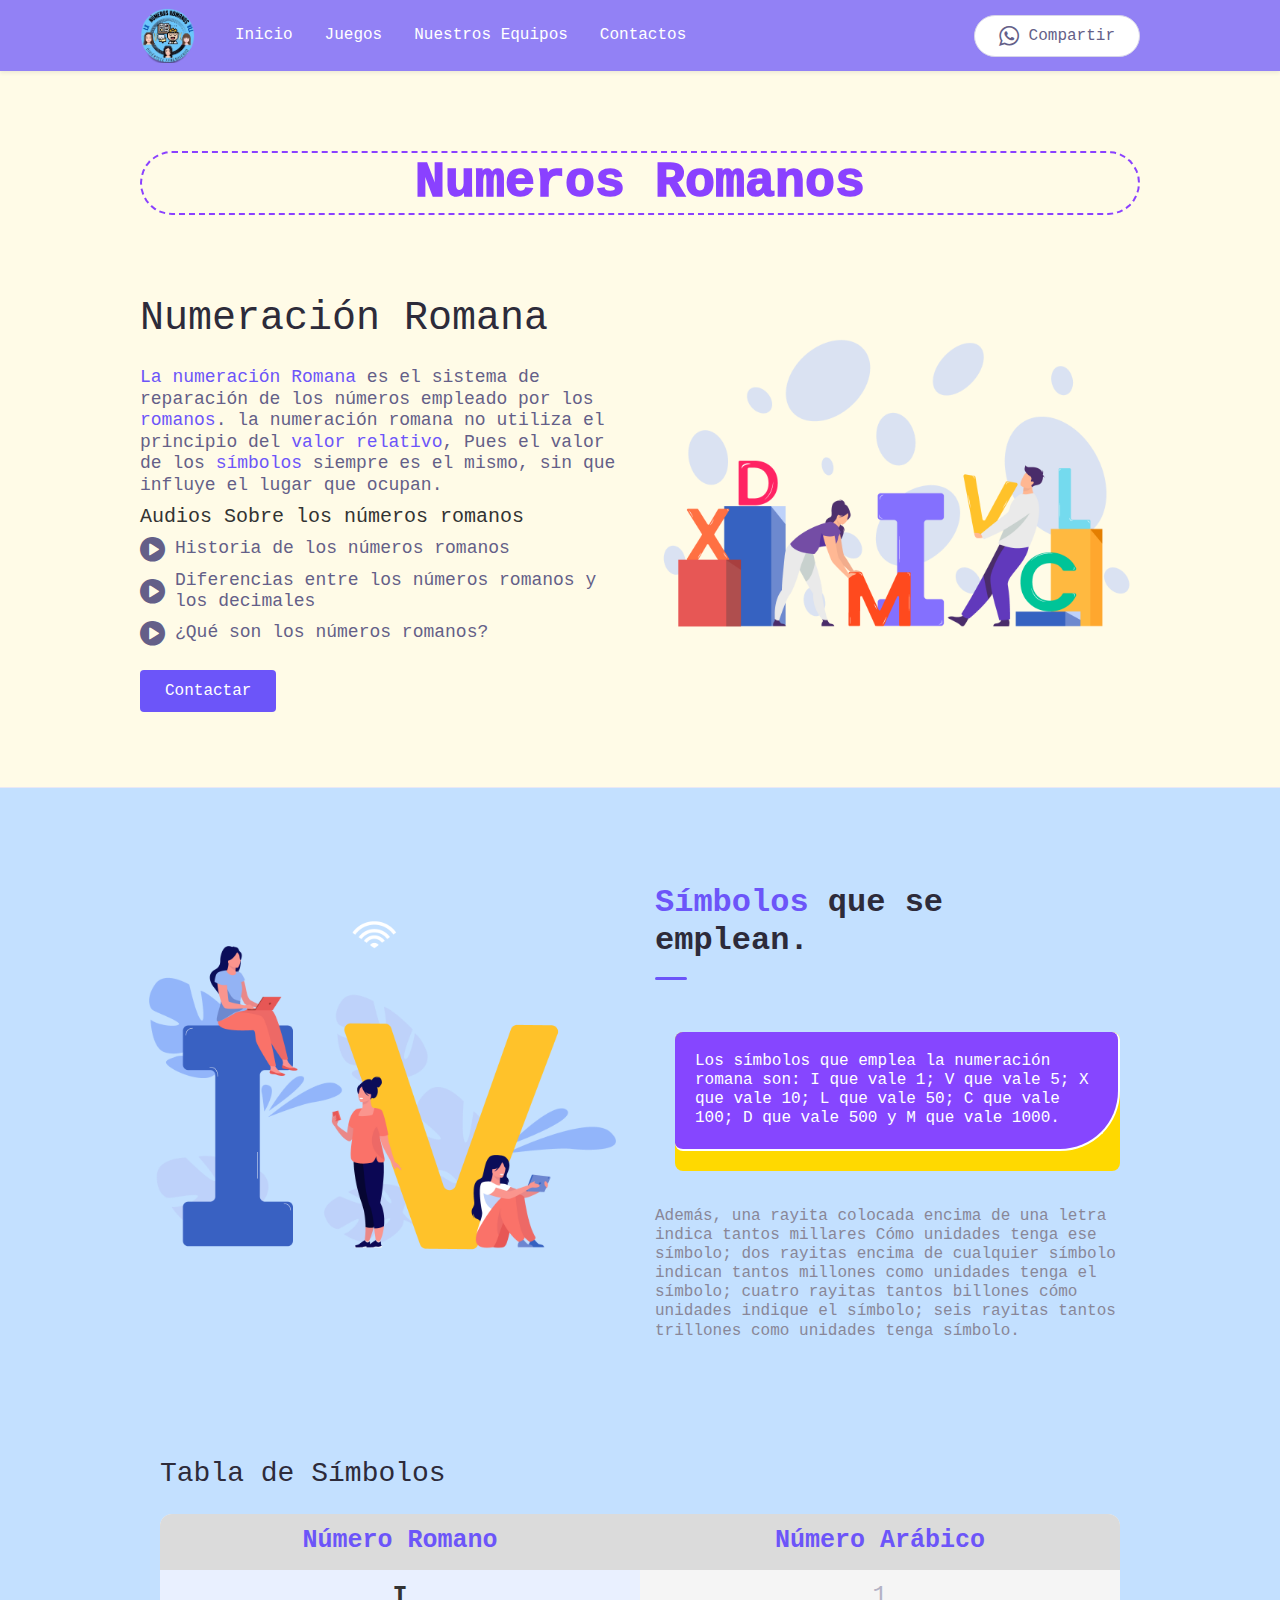
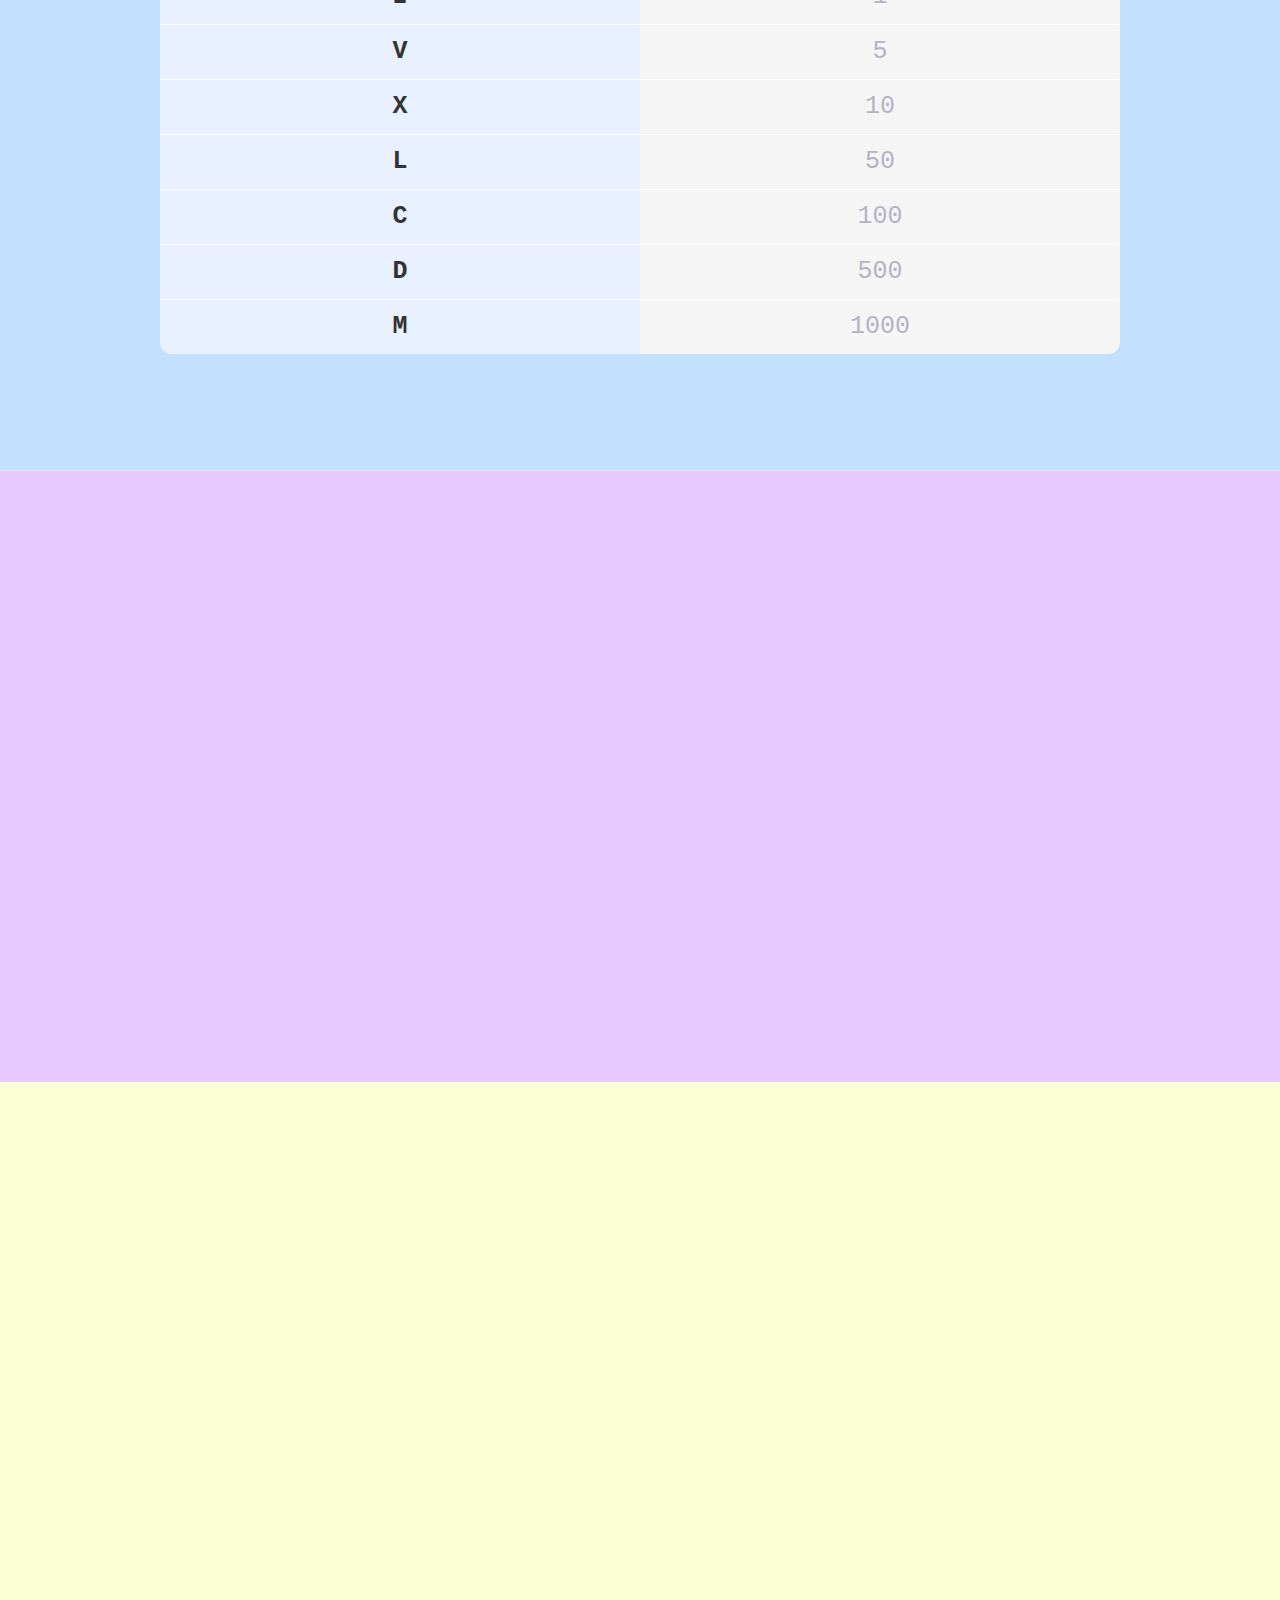
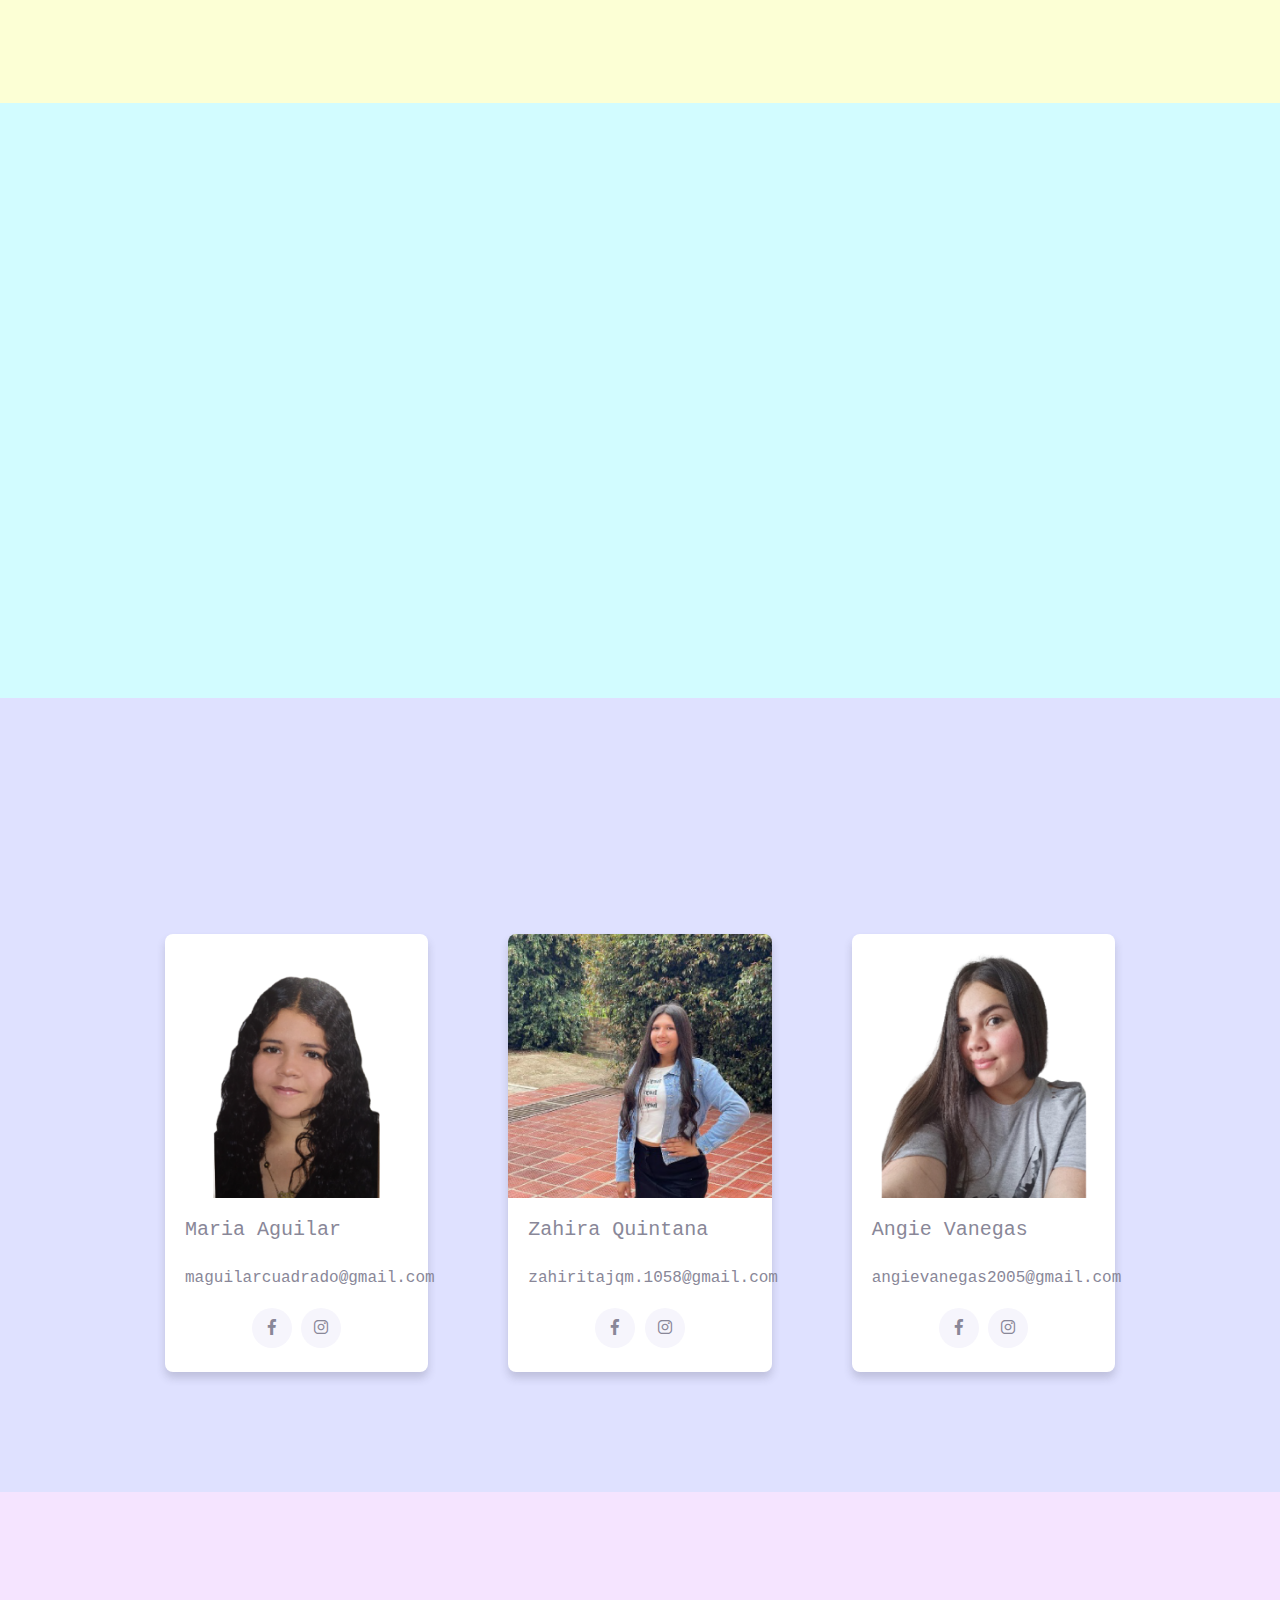
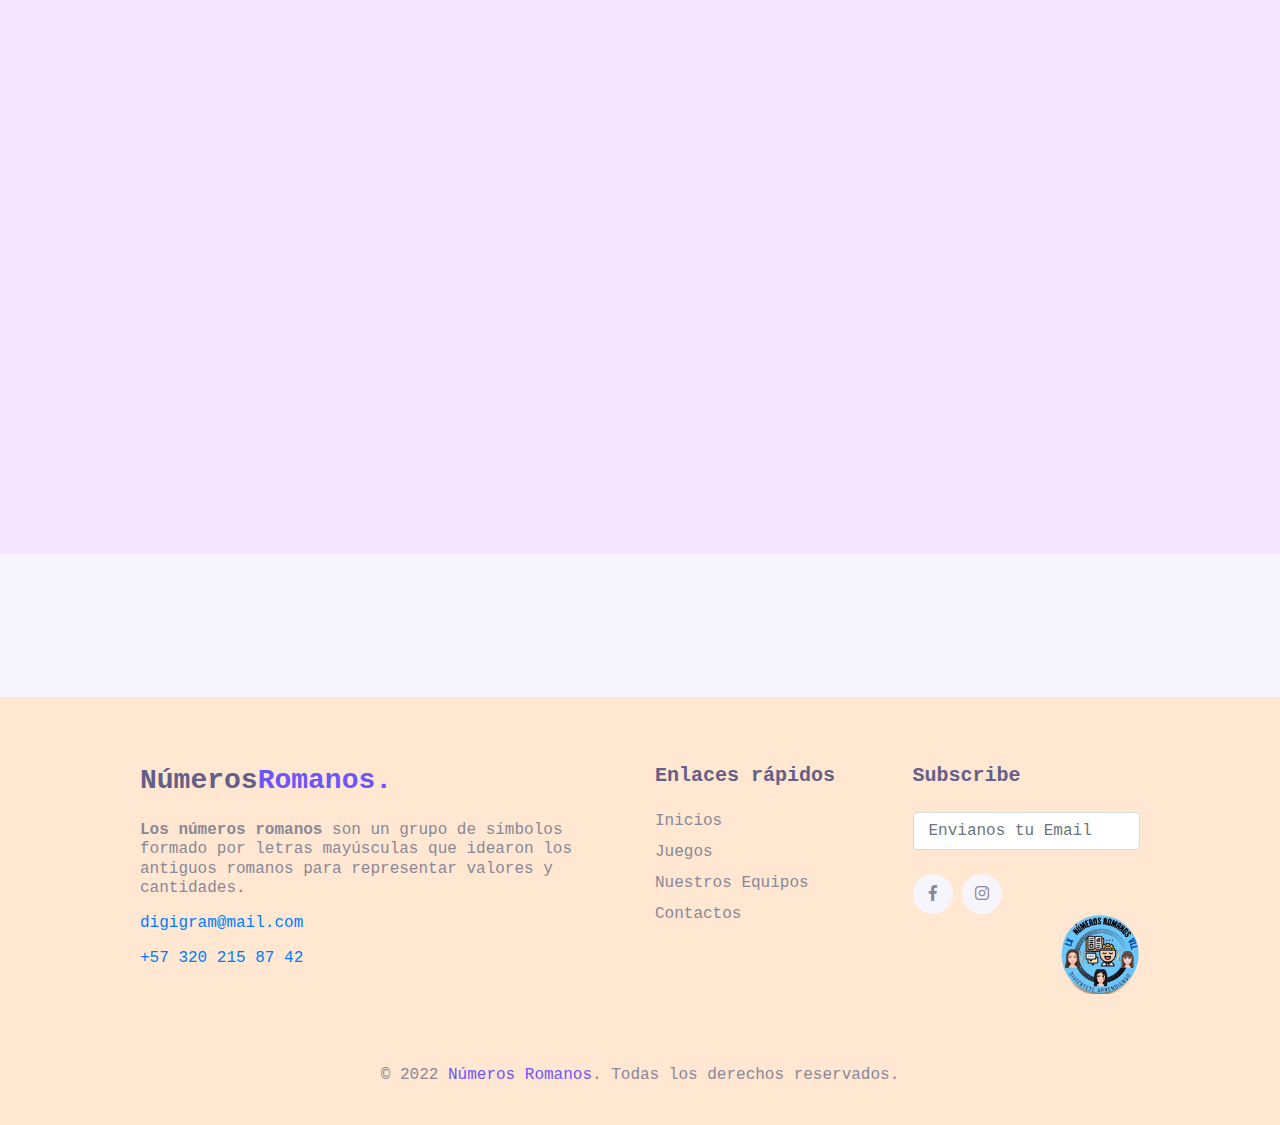
==== commit f86197f0: "cambios" ====
--- a/index.html
+++ b/index.html
@@ -85,17 +85,19 @@
   <div class="page-banner home-banner" style="background-color: #fffbe7;">
     <div class="container h-100">
       <div class="row">
-        <div class="col-md-12 text-center mt-5 mb-5">
-          <h1 class="titulo-text" style="color: #8a41ff;">Numeros Romanos</h1>
+        <div class="col-md-12 text-center mb-5" style="margin-top:80px">
+          <p class="titulo-text" style="color: #8a41ff;">Numeros Romanos</p>
         </div>
 
         <style>
           .titulo-text {
-            font-size: 3rem;
+            font-size: 50px;
             font-weight: 1000;
+            background-color: transparent;
+            border: 2px dashed #8a41ff;
+            border-radius: 50px;
           }
         </style>
-
 
         <div class="col-lg-6 py-3 wow fadeInUp">
           <h1 class="mb-4">Numeración Romana</h1>
@@ -136,72 +138,6 @@
             <i class="icofont-play-alt-1 iconoPlay"></i>
             <span>¿Qué son los números romanos?</span>
           </div>
-
-
-          <script>
-
-            let btnPlay = document.querySelectorAll(".audio-size");
-            let titleAudio = document.querySelector(".title-audio");
-            let backTop = document.querySelector(".back-to-top1");
-            let btnCerrar = document.querySelector(".btn-cerrar");
-            let iconoPlayAll = document.querySelectorAll(".iconoPlay");
-            const audioHnr = new Audio("sounds/hnr.mp3");
-            const audioPdnrnd = new Audio("sounds/pdnrnd.mp3");
-            const audioQnr = new Audio("sounds/qnr.mp3");
-
-            for (let i = 0; i < btnPlay.length; i++) {
-              let titulo = btnPlay[i].querySelector("span");
-              let iconoPlay = btnPlay[i].querySelector(".iconoPlay");
-              iconoPlay.addEventListener("click", () => {
-
-                if (iconoPlay.classList.contains("icofont-play-alt-1")) {
-                  console.log("abreeee")
-                  loadAudio();
-                  titleAudio.textContent = titulo.textContent;
-                  iconoPlay.classList.replace("icofont-play-alt-1", "icofont-stop");
-                  backTop.style.width = "400px";
-                  backTop.style.visibility = "visible";
-
-                  if (i == 0) {
-                    audioHnr.play();
-                  } else if (i == 1) {
-                    audioPdnrnd.play();
-                  } else if (i == 2) {
-                    audioQnr.play();
-                  } else {
-                    console.log("ningun audio encontrado")
-                  }
-                } else {
-                  console.log("abreswswswswswsweee")
-                  loadAudio();
-                  backTop.style.width = "0px";
-                  backTop.style.visibility = "hidden";
-                }
-
-
-
-              })
-            }
-
-            btnCerrar.addEventListener("click", () => {
-              backTop.style.width = "0px";
-              backTop.style.visibility = "hidden";
-              loadAudio();
-            });
-
-            function loadAudio() {
-
-              for (let j = 0; j < iconoPlayAll.length; j++) {
-                iconoPlayAll[j].classList.replace("icofont-stop", "icofont-play-alt-1");
-                audioHnr.load();
-                audioPdnrnd.load();
-                audioQnr.load();
-              }
-
-            }
-
-          </script>
-
 
           <a href="https://api.whatsapp.com/send?phone=34695685920&text=hola,%0AEn que te podemos ayudar?"
             class="btn btn-primary">Contactar</a>
@@ -619,6 +555,70 @@
   ruta.href = `http://web.whatsapp.com/send?text=${window.location.href}`
 </script>
 
+<script>
+
+  let btnPlay = document.querySelectorAll(".audio-size");
+  let titleAudio = document.querySelector(".title-audio");
+  let backTop = document.querySelector(".back-to-top1");
+  let btnCerrar = document.querySelector(".btn-cerrar");
+  let iconoPlayAll = document.querySelectorAll(".iconoPlay");
+  const audioHnr = new Audio("sounds/hnr.mp3");
+  const audioPdnrnd = new Audio("sounds/pdnrnd.mp3");
+  const audioQnr = new Audio("sounds/qnr.mp3");
+
+  for (let i = 0; i < btnPlay.length; i++) {
+    let titulo = btnPlay[i].querySelector("span");
+    let iconoPlay = btnPlay[i].querySelector(".iconoPlay");
+    iconoPlay.addEventListener("click", () => {
+
+      if (iconoPlay.classList.contains("icofont-play-alt-1")) {
+        console.log("abreeee")
+        loadAudio();
+        titleAudio.textContent = titulo.textContent;
+        iconoPlay.classList.replace("icofont-play-alt-1", "icofont-stop");
+        backTop.style.width = "400px";
+        backTop.style.visibility = "visible";
+
+        if (i == 0) {
+          audioHnr.play();
+        } else if (i == 1) {
+          audioPdnrnd.play();
+        } else if (i == 2) {
+          audioQnr.play();
+        } else {
+          console.log("ningun audio encontrado")
+        }
+      } else {
+        console.log("abreswswswswswsweee")
+        loadAudio();
+        backTop.style.width = "0px";
+        backTop.style.visibility = "hidden";
+      }
+
+
+
+    })
+  }
+
+  btnCerrar.addEventListener("click", () => {
+    backTop.style.width = "0px";
+    backTop.style.visibility = "hidden";
+    loadAudio();
+  });
+
+  function loadAudio() {
+
+    for (let j = 0; j < iconoPlayAll.length; j++) {
+      iconoPlayAll[j].classList.replace("icofont-stop", "icofont-play-alt-1");
+      audioHnr.load();
+      audioPdnrnd.load();
+      audioQnr.load();
+    }
+
+  }
+
+</script>
+
 
 <style>
   .page-banner {
--- a/assets/css/theme.css
+++ b/assets/css/theme.css
@@ -1643,7 +1643,7 @@
 
 @media (min-width: 768px) {
   .page-banner.home-banner {
-    height: 600px;
+    height: 700px;
   }
 }
 
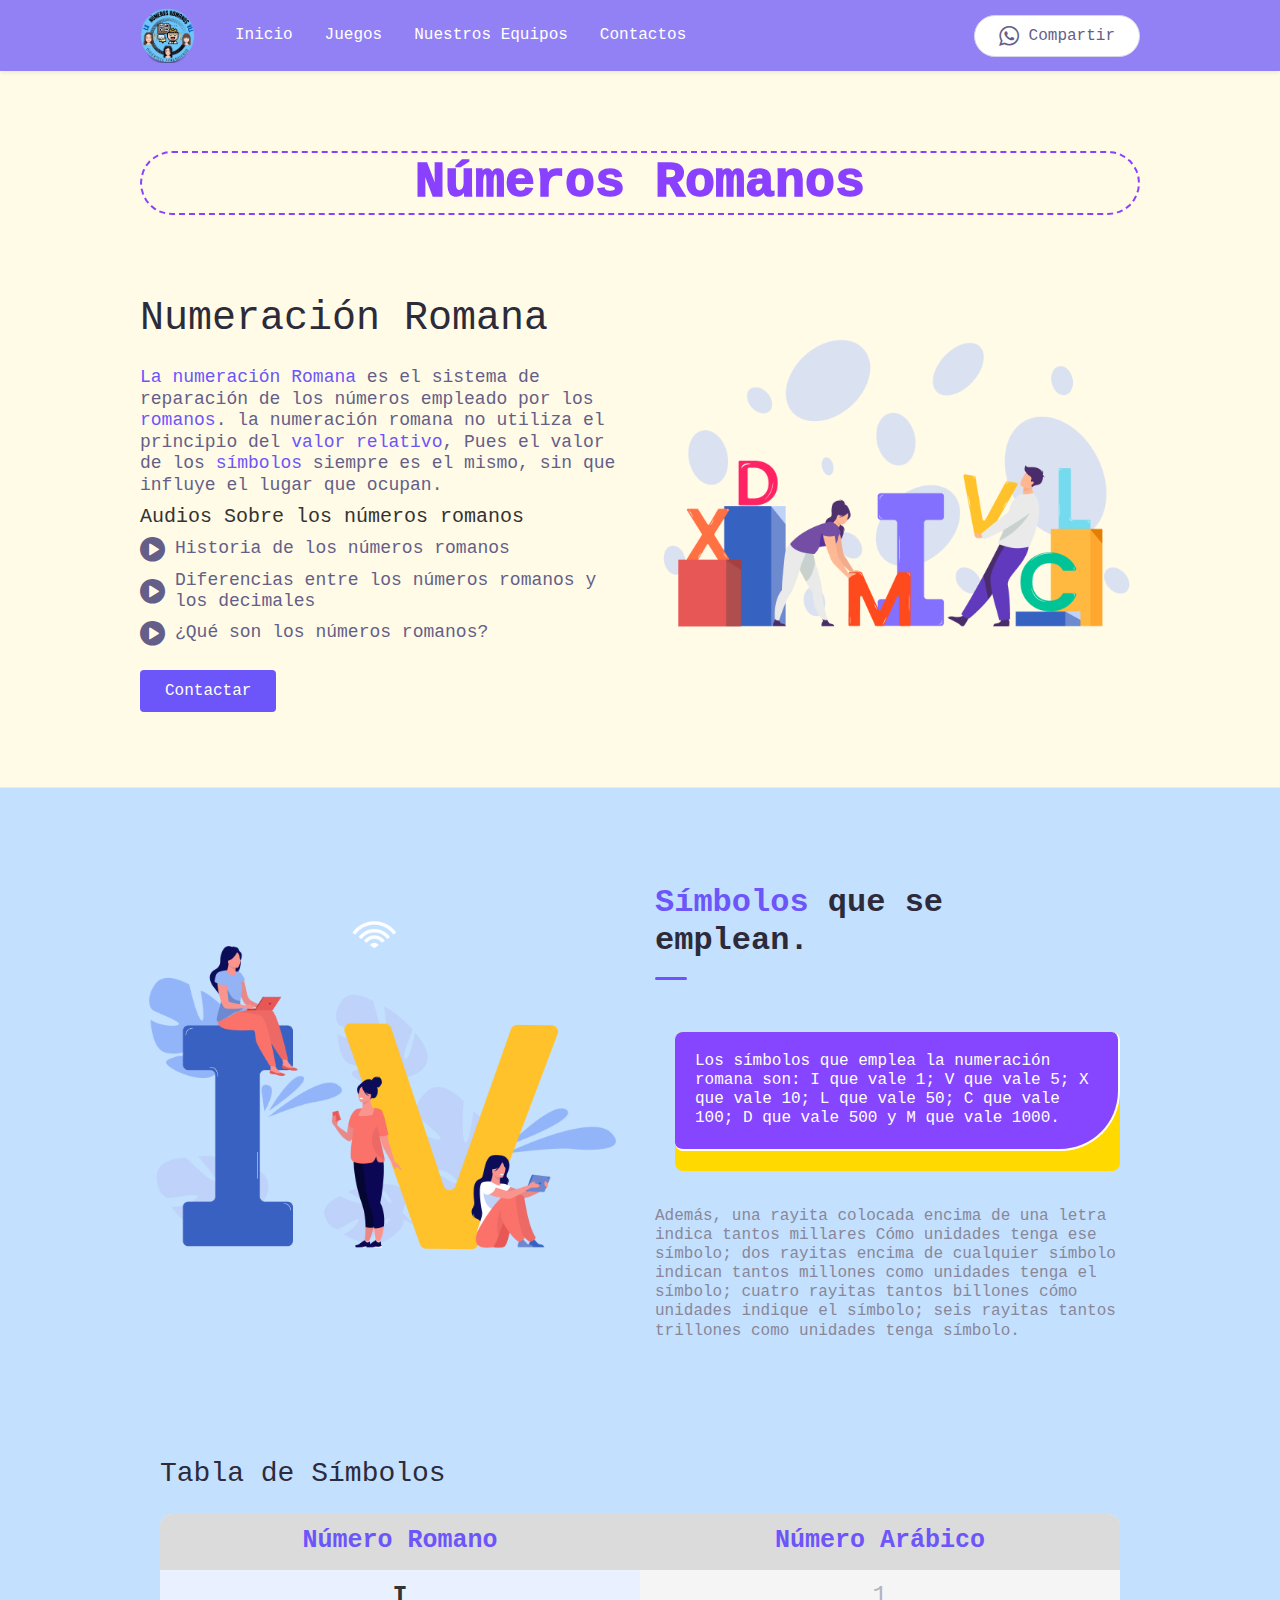
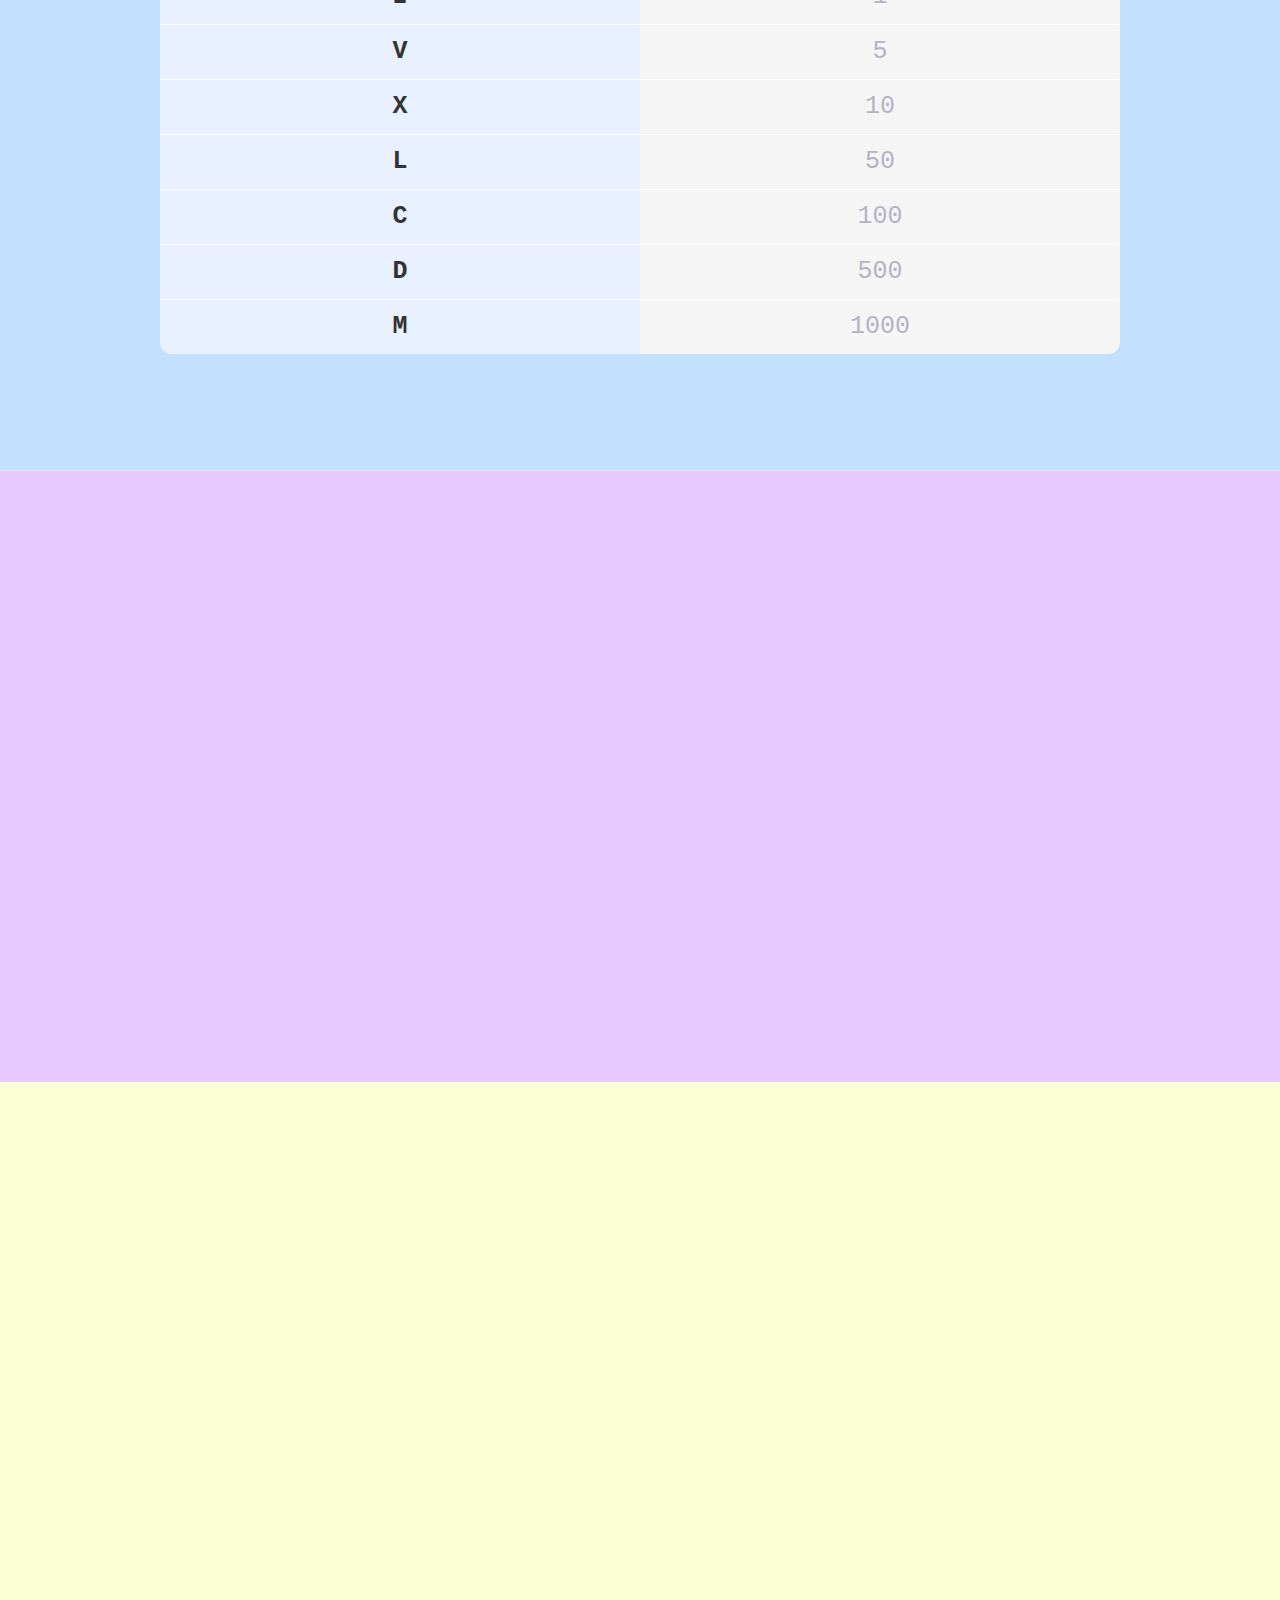
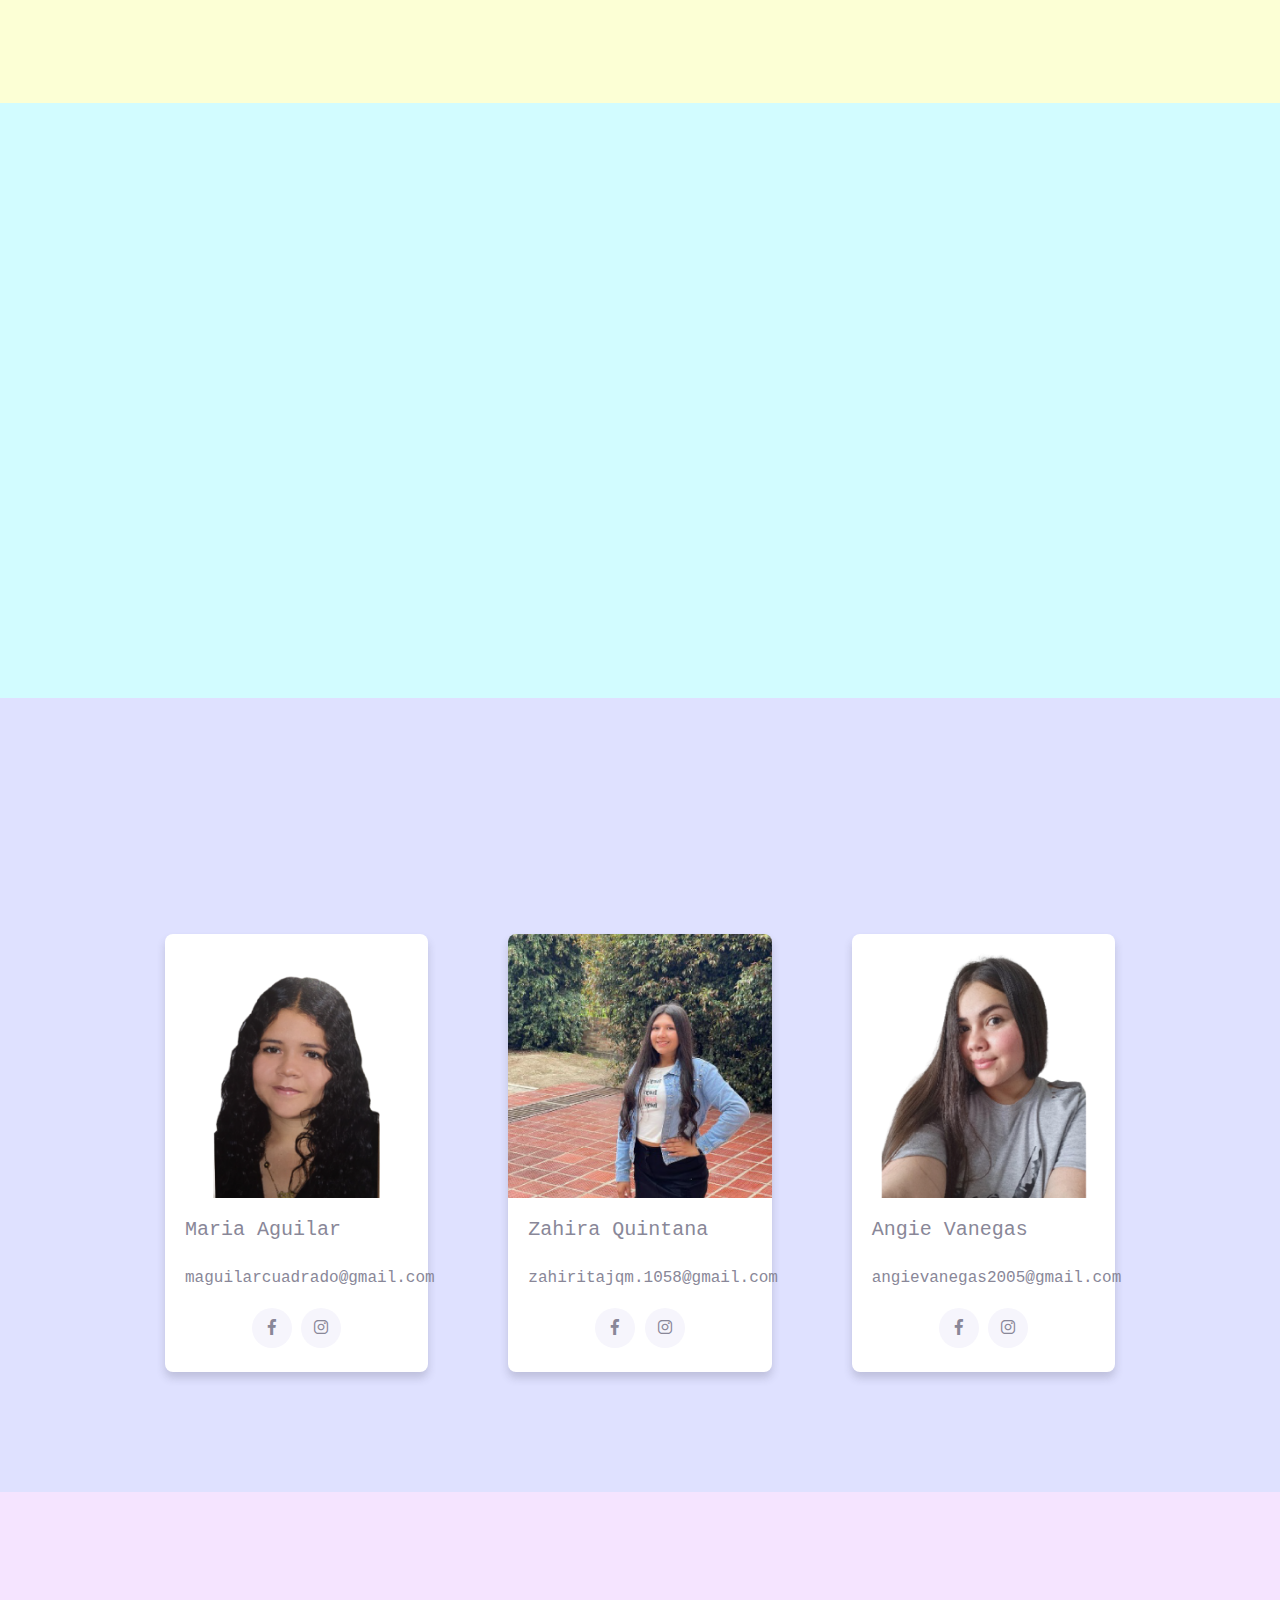
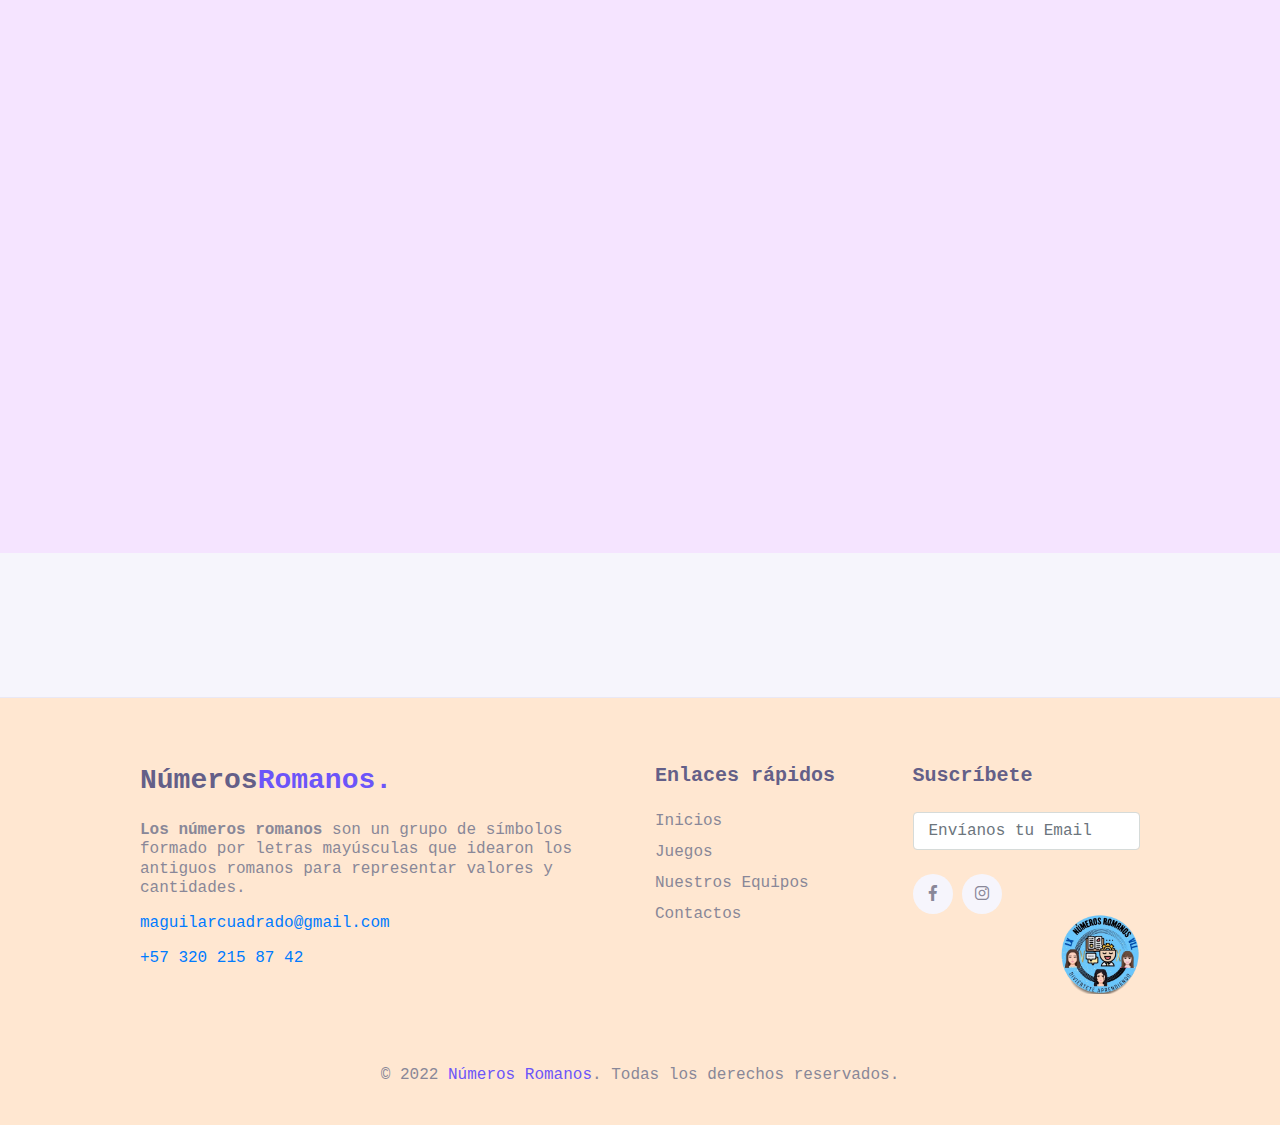
==== commit b0a1126d: "cambios finales" ====
--- a/index.html
+++ b/index.html
@@ -86,7 +86,7 @@
     <div class="container h-100">
       <div class="row">
         <div class="col-md-12 text-center mb-5" style="margin-top:80px">
-          <p class="titulo-text" style="color: #8a41ff;">Numeros Romanos</p>
+          <p class="titulo-text" style="color: #8a41ff;">Números Romanos</p>
         </div>
 
         <style>
@@ -305,7 +305,7 @@
           <div class="col-lg-6 py-3 wow fadeInUp">
             <div class=" mx-auto mt-4" id="guia-responsive">
               <div class="embed-responsive embed-responsive-16by9">
-                <iframe width="560" height="315" src="https://www.youtube.com/embed/XZXtRqghAxI" frameborder="0"
+                <iframe width="560" height="315" src="https://www.youtube.com/embed/pP7IDYMq5ak" frameborder="0"
                   allow="accelerometer; autoplay; clipboard-write; encrypted-media; gyroscope; picture-in-picture"
                   allowfullscreen></iframe>
               </div>
@@ -314,7 +314,7 @@
           <div class="col-lg-6 py-3 wow fadeInUp">
             <div class=" mx-auto mt-4" id="guia-responsive">
               <div class="embed-responsive embed-responsive-16by9">
-                <iframe width="560" height="315" src="https://www.youtube.com/embed/_ihVnbX2Xzo" frameborder="0"
+                <iframe width="560" height="315" src="https://www.youtube.com/embed/zE1ZNxgMZxo" frameborder="0"
                   allow="accelerometer; autoplay; clipboard-write; encrypted-media; gyroscope; picture-in-picture"
                   allowfullscreen></iframe>
               </div>
@@ -444,7 +444,7 @@
           </div>
           <div class="col-lg-6 py-3 wow fadeInUp">
             <div class="subhead">CONTÁCTENOS</div>
-            <h2 class="title-section">Escríbanos</h2>
+            <h2 class="title-section">Envíanos un Mensaje</h2>
             <div class="divider"></div>
 
             <form action="#">
@@ -452,7 +452,7 @@
                 <input type="text" class="form-control name1" placeholder="Nombre">
               </div>
               <div class="py-2">
-                <input type="text" class="form-control movil" placeholder="Numero movil">
+                <input type="text" class="form-control movil" placeholder="Número móvil">
               </div>
               <div class="py-2">
                 <textarea rows="6" class="form-control messaje" placeholder="Mensaje"></textarea>
@@ -488,7 +488,7 @@
             idearon los antiguos romanos para representar valores y cantidades.</p>
 
           <div>
-            <p style="color: #007bff;">digigram@mail.com</p>
+            <p style="color: #007bff;">maguilarcuadrado@gmail.com</p>
             <p style="color: #007bff;">+57 320 215 87 42</p>
           </div>
         </div>
@@ -503,9 +503,9 @@
         </div>
 
         <div class="col-lg-3 py-3">
-          <h5>Subscribe</h5>
+          <h5>Suscríbete</h5>
           <form action="#">
-            <input type="text" class="form-control" placeholder="Envianos tu Email">
+            <input type="text" class="form-control" placeholder="Envíanos tu Email">
           </form>
 
           <div class="sosmed-button mt-4">
--- a/css/main.css
+++ b/css/main.css
@@ -578,4 +578,67 @@
 
 .posicion-icono-juego i {
     font-size: 25px;
+}
+
+/* Stylos para el quiz de la pagia */
+
+.container-title {
+    background-color: #333;
+    height: 130px;
+    display: flex;
+    justify-content: center;
+    align-items: center;
+}
+
+.container-title .title {
+    color: #fff;
+}
+
+
+#quiz section {
+    border: 1px solid #6b55f9bb;
+    margin: 20px 0px;
+    border-radius: 8px;
+}
+
+#quiz h5 {
+    color: #333;
+    margin-bottom: 20px;
+}
+
+#quiz label {
+    display: flex;
+    justify-content: left;
+    align-items: center;
+    gap: 10px;
+    font-size: 18px;
+    color: #333;
+    border: 1px solid #ccc;
+    cursor: pointer;
+    border-radius: 6px;
+    padding: 10px;
+    margin-bottom: 10px;
+}
+
+#quiz label:hover {
+    background-color: #6b55f9bb;
+}
+
+.container-button {
+    display: flex;
+    justify-content: center;
+    align-items: center;
+}
+
+.container-button button {
+    border-radius: 20px;
+}
+
+.result i {
+    font-size: 60px;
+    color: #333;
+}
+
+.num-result {
+    color: #6C55F9;
 }